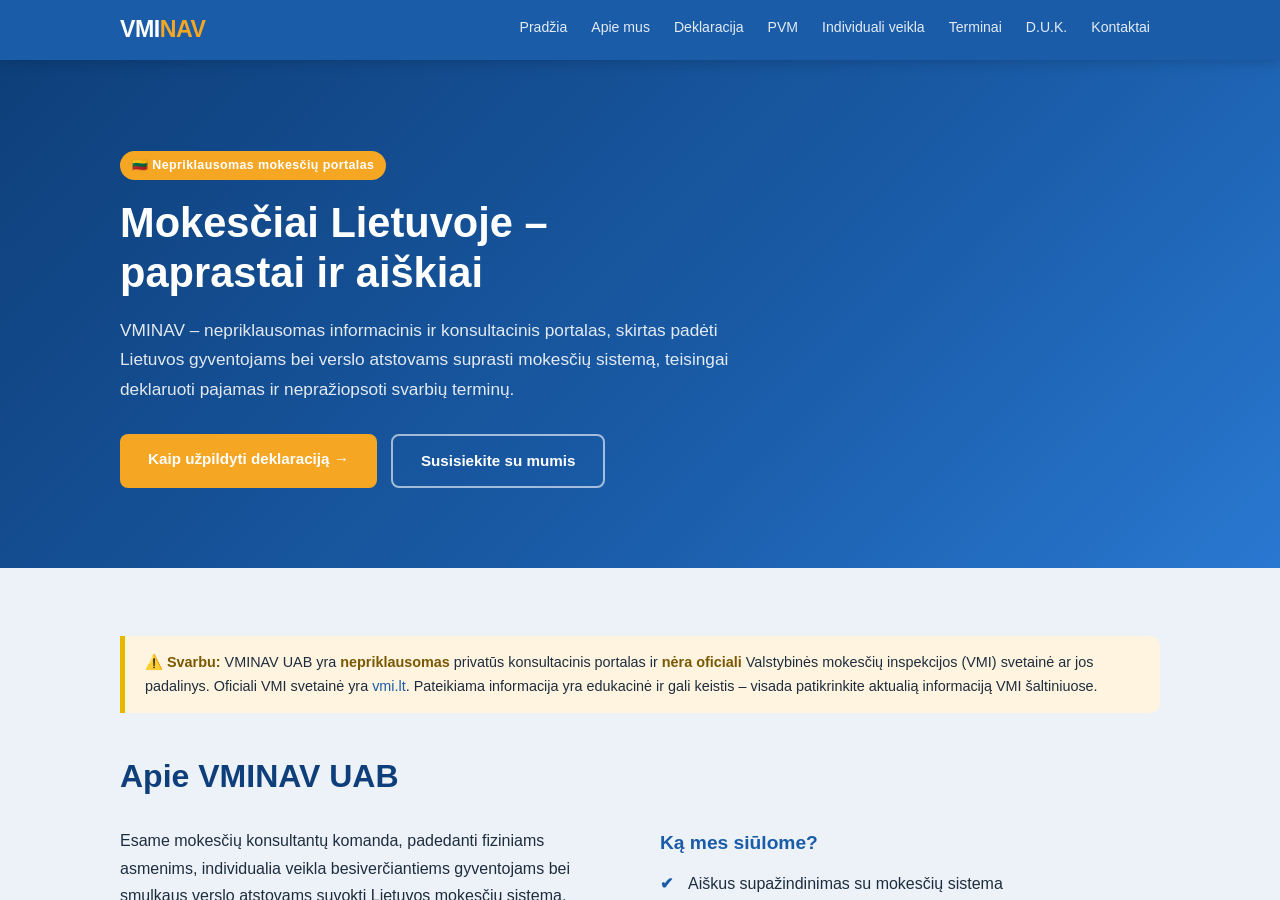
==== index.html @ 4b5038ba "Update email links and smooth scroll functionality" ====
<!DOCTYPE html>
<html lang="lt">
<head>
  <meta charset="UTF-8" />
  <meta name="viewport" content="width=device-width, initial-scale=1.0" />
  <meta http-equiv="X-UA-Compatible" content="IE=edge" />

  <title>VMINAV – Mokesčių konsultacijos ir informacija Lietuvoje | VMINAV UAB</title>
  <meta name="description" content="VMINAV UAB – nepriklausomas mokesčių informacijos portalas. Sužinokite, kaip užpildyti deklaraciją, kas yra PVM, kaip registruotis individualiai veiklai ir kokie deklaravimo terminai Lietuvoje." />
  <meta name="keywords" content="VMI, mokesčiai, deklaracija, PVM, individuali veikla, GPM, mokesčių konsultacijos, Lietuva, VMINAV" />
  <meta name="author" content="VMINAV UAB" />
  <meta name="robots" content="index, follow" />
  <!-- Open Graph -->
  <meta property="og:title" content="VMINAV – Mokesčių konsultacijos ir informacija Lietuvoje" />
  <meta property="og:description" content="Nepriklausomas mokesčių informacijos ir konsultacijų portalas. Deklaracijos, PVM, individuali veikla, terminai." />
  <meta property="og:type" content="website" />
  <meta property="og:locale" content="lt_LT" />

  <!-- Schema.org: Organization + FAQPage -->
  <script type="application/ld+json">
  {
    "@context": "https://schema.org",
    "@graph": [
      {
        "@type": "ProfessionalService",
        "name": "VMINAV UAB",
        "legalName": "VMINAV UAB",
        "identifier": "301843857",
        "vatID": "LT100004363416",
        "address": {
          "@type": "PostalAddress",
          "streetAddress": "Justiniškių g. 59-2",
          "postalCode": "LT-05100",
          "addressLocality": "Vilnius",
          "addressCountry": "LT"
        },
        "telephone": "+37065082090",
        "email": "info@vminav.lt",
        "description": "Nepriklausomas mokesčių informacijos ir konsultacijų portalas fiziniams ir juridiniams asmenims Lietuvoje.",
        "inLanguage": "lt",
        "serviceType": ["Mokesčių konsultacijos", "Buhalterinė informacija", "PVM konsultacijos"],
        "areaServed": { "@type": "Country", "name": "Lietuva" },
        "contactPoint": {
          "@type": "ContactPoint",
          "telephone": "+37065082090",
          "email": "info@vminav.lt",
          "contactType": "customer support",
          "availableLanguage": ["Lithuanian", "Russian", "English"]
        }
      },
      {
        "@type": "FAQPage",
        "mainEntity": [
          {
            "@type": "Question",
            "name": "Kas yra PVM Lietuvoje?",
            "acceptedAnswer": {
              "@type": "Answer",
              "text": "PVM (Pridėtinės vertės mokestis) – tai netiesioginis mokestis, taikomas prekių ir paslaugų pirkimui-pardavimui. Standartinis PVM tarifas Lietuvoje yra 21%."
            }
          },
          {
            "@type": "Question",
            "name": "Kada reikia pateikti metinę pajamų deklaraciją?",
            "acceptedAnswer": {
              "@type": "Answer",
              "text": "Metinė gyventojų pajamų mokesčio (GPM) deklaracija paprastai teikiama iki gegužės 1 d. už praėjusius metus per EDS sistemą adresu deklaravimas.vmi.lt."
            }
          },
          {
            "@type": "Question",
            "name": "Kaip registruotis individualiai veiklai?",
            "acceptedAnswer": {
              "@type": "Answer",
              "text": "Individualią veiklą galima registruoti internetu per Mano VMI portalą arba tiesiogiai VMI teritoriniame skyriuje, pateikiant prašymą dėl individualios veiklos pažymos išdavimo."
            }
          }
        ]
      }
    ]
  }
  </script>

  <style>
    /* ========== RESET & BASE ========== */
    *, *::before, *::after { box-sizing: border-box; margin: 0; padding: 0; }

    :root {
      --clr-brand:   #1a5ca8;
      --clr-brand2:  #0e3f7a;
      --clr-accent:  #f5a623;
      --clr-bg:      #f7f9fc;
      --clr-surface: #ffffff;
      --clr-text:    #1e2d3d;
      --clr-muted:   #5a6a7d;
      --clr-border:  #d8e2ef;
      --clr-warn:    #fff4e0;
      --clr-warn-brd:#e6b800;
      --radius:      10px;
      --shadow:      0 4px 18px rgba(26,92,168,.10);
      --font:        'Segoe UI', Arial, sans-serif;
      --max-w:       1080px;
    }

    html, body { height: 100%; }

    html { font-size: 16px; }

    body {
      font-family: var(--font);
      color: var(--clr-text);
      background: var(--clr-bg);
      line-height: 1.7;
    }

    /* ── Iframe scroll wrapper: makes sticky header work inside Google Sites embed ── */
    .page-wrap {
      height: 100%;
      overflow-y: auto;
      scroll-behavior: smooth;
    }

    a { color: var(--clr-brand); text-decoration: none; }
    a:hover { text-decoration: underline; }

    img { max-width: 100%; display: block; }

    /* ========== LAYOUT ========== */
    .container { max-width: var(--max-w); margin: 0 auto; padding: 0 20px; }

    section { padding: 68px 0; }
    section:nth-child(even) { background: #edf2f9; }

    h1 { font-size: clamp(1.8rem, 4vw, 2.6rem); font-weight: 800; line-height: 1.2; }
    h2 { font-size: clamp(1.4rem, 3vw, 2rem); font-weight: 700; margin-bottom: 24px; color: var(--clr-brand2); }
    h3 { font-size: 1.2rem; font-weight: 700; margin-bottom: 10px; color: var(--clr-brand); }
    p  { margin-bottom: 14px; }
    ul, ol { padding-left: 22px; margin-bottom: 14px; }
    li { margin-bottom: 6px; }

    /* ========== HEADER / NAV ========== */
    header {
      position: sticky; top: 0; z-index: 999;
      background: var(--clr-brand);
      box-shadow: 0 2px 12px rgba(0,0,0,.18);
    }

    .nav-inner {
      display: flex; align-items: center; justify-content: space-between;
      max-width: var(--max-w); margin: 0 auto; padding: 0 20px; height: 60px;
    }

    .logo {
      font-size: 1.45rem; font-weight: 900; color: #fff;
      letter-spacing: -.5px;
    }
    .logo span { color: var(--clr-accent); }

    nav ul {
      list-style: none; padding: 0; margin: 0;
      display: flex; gap: 4px; flex-wrap: wrap;
    }
    nav a, nav span[role="button"] {
      color: rgba(255,255,255,.88);
      font-size: .88rem; font-weight: 500;
      padding: 6px 10px; border-radius: 6px;
      transition: background .2s, color .2s;
      white-space: nowrap;
      cursor: pointer;
      user-select: none;
    }
    nav a:hover, nav span[role="button"]:hover { background: rgba(255,255,255,.18); color: #fff; text-decoration: none; }
    nav span[role="button"]:focus-visible { outline: 2px solid var(--clr-accent); outline-offset: 2px; }

    /* burger – всегда справа через margin-left: auto */
    .burger {
      display: none; flex-direction: column; gap: 5px;
      cursor: pointer; background: none; border: none; padding: 6px;
      margin-left: auto; /* прижимает к правому краю */
      order: 2; /* после лого, перед nav */
    }
    .burger span { display: block; width: 24px; height: 2px; background: #fff; border-radius: 2px; transition: .3s; }

    /* ========== HERO ========== */
    #pradzia {
      background: linear-gradient(135deg, var(--clr-brand2) 0%, var(--clr-brand) 60%, #2978d1 100%);
      color: #fff; padding: 90px 0 80px;
    }
    #pradzia h1 { color: #fff; margin-bottom: 18px; }
    #pradzia p  { color: rgba(255,255,255,.88); font-size: 1.08rem; max-width: 640px; }
    .hero-badge {
      display: inline-block; background: var(--clr-accent);
      color: #fff; font-size: .78rem; font-weight: 700;
      padding: 4px 12px; border-radius: 20px; margin-bottom: 18px;
      letter-spacing: .4px;
    }
    .hero-cta {
      margin-top: 30px; display: flex; gap: 14px; flex-wrap: wrap;
    }
    .btn {
      display: inline-block; padding: 12px 28px; border-radius: 8px;
      font-weight: 700; font-size: .95rem; cursor: pointer; transition: .2s;
    }
    .btn-primary { background: var(--clr-accent); color: #fff; }
    .btn-primary:hover { background: #d9900a; text-decoration: none; }
    .btn-outline { border: 2px solid rgba(255,255,255,.6); color: #fff; }
    .btn-outline:hover { background: rgba(255,255,255,.12); text-decoration: none; }

    /* ========== DISCLAIMER BANNER ========== */
    .disclaimer-banner {
      background: var(--clr-warn); border-left: 5px solid var(--clr-warn-brd);
      border-radius: 0 var(--radius) var(--radius) 0;
      padding: 14px 20px; margin-bottom: 36px; font-size: .9rem;
    }
    .disclaimer-banner strong { color: #7a5800; }

    /* ========== CARDS GRID ========== */
    .cards { display: grid; grid-template-columns: repeat(auto-fit, minmax(240px, 1fr)); gap: 22px; margin-top: 32px; }

    .card {
      background: var(--clr-surface);
      border-radius: var(--radius); padding: 26px;
      box-shadow: var(--shadow); border-top: 4px solid var(--clr-brand);
      transition: transform .2s, box-shadow .2s;
    }
    .card:hover { transform: translateY(-4px); box-shadow: 0 10px 28px rgba(26,92,168,.15); }
    .card-icon { font-size: 2rem; margin-bottom: 12px; }
    .card h3 { margin-bottom: 8px; }
    .card p { font-size: .9rem; color: var(--clr-muted); margin-bottom: 0; }
    .card a.card-link {
      display: inline-block; margin-top: 14px; font-size: .88rem; font-weight: 600;
    }

    /* ========== ARTICLE SECTIONS ========== */
    .article-block { background: var(--clr-surface); border-radius: var(--radius); padding: 36px; box-shadow: var(--shadow); margin-bottom: 28px; }
    .article-block h2 { border-left: 5px solid var(--clr-brand); padding-left: 16px; margin-bottom: 20px; }

    /* steps */
    .steps { counter-reset: step; list-style: none; padding: 0; margin: 18px 0; }
    .steps li {
      position: relative; padding: 14px 14px 14px 60px;
      background: var(--clr-bg); border-radius: 8px; margin-bottom: 12px;
      counter-increment: step;
    }
    .steps li::before {
      content: counter(step);
      position: absolute; left: 14px; top: 50%; transform: translateY(-50%);
      width: 34px; height: 34px; background: var(--clr-brand); color: #fff;
      border-radius: 50%; display: flex; align-items: center; justify-content: center;
      font-weight: 800; font-size: .95rem;
    }

    /* table */
    .tbl-wrap { overflow-x: auto; margin-top: 20px; }
    table { width: 100%; border-collapse: collapse; font-size: .93rem; }
    thead tr { background: var(--clr-brand); color: #fff; }
    th, td { padding: 12px 16px; text-align: left; border-bottom: 1px solid var(--clr-border); }
    tbody tr:nth-child(even) { background: #edf2f9; }
    tbody tr:hover { background: #dce8f7; }
    td strong { color: var(--clr-brand2); }

    /* info box */
    .info-box {
      background: #e8f0fd; border-left: 4px solid var(--clr-brand);
      border-radius: 0 8px 8px 0; padding: 14px 18px; margin: 20px 0; font-size: .92rem;
    }
    .info-box .icon { margin-right: 6px; }

    /* ========== FAQ ========== */
    .faq-list { list-style: none; padding: 0; margin-top: 16px; }
    .faq-list li {
      background: var(--clr-surface); border: 1px solid var(--clr-border);
      border-radius: 8px; margin-bottom: 10px; overflow: hidden;
    }
    .faq-q {
      display: flex; justify-content: space-between; align-items: center;
      padding: 16px 20px; cursor: pointer; font-weight: 600; font-size: .97rem;
    }
    .faq-q:hover { background: #f0f5ff; }
    .faq-a { padding: 0 20px 16px; font-size: .93rem; color: var(--clr-muted); display: none; }
    .faq-item.open .faq-a { display: block; }
    .faq-item.open .faq-arrow { transform: rotate(180deg); }
    .faq-arrow { transition: transform .25s; font-size: 1rem; }

    /* ========== CONTACTS ========== */
    #kontaktai { background: var(--clr-brand2); color: #fff; }
    #kontaktai h2 { color: #fff; border-left-color: var(--clr-accent); }

    .contacts-grid { display: grid; grid-template-columns: repeat(auto-fit, minmax(220px, 1fr)); gap: 24px; margin-top: 28px; }
    .contact-card {
      background: rgba(255,255,255,.10); border-radius: var(--radius);
      padding: 24px; border: 1px solid rgba(255,255,255,.15);
    }
    .contact-card .c-icon { font-size: 1.8rem; margin-bottom: 10px; }
    .contact-card h3 { color: var(--clr-accent); font-size: 1rem; margin-bottom: 6px; }
    .contact-card p, .contact-card a { color: rgba(255,255,255,.88); font-size: .93rem; }
    .contact-card a:hover { color: #fff; }

    /* ========== ABOUT ========== */
    .about-cols { display: grid; grid-template-columns: 1fr 1fr; gap: 40px; align-items: start; }
    .check-list { list-style: none; padding: 0; }
    .check-list li { padding-left: 28px; position: relative; margin-bottom: 10px; }
    .check-list li::before { content: "✔"; position: absolute; left: 0; color: var(--clr-brand); font-weight: 700; }

    /* ========== FOOTER ========== */
    footer {
      background: #0d2a4a; color: rgba(255,255,255,.65);
      padding: 32px 0; font-size: .85rem; text-align: center;
    }
    footer a { color: rgba(255,255,255,.75); }
    footer a:hover { color: #fff; }
    footer span[role="button"] {
      color: rgba(255,255,255,.75); cursor: pointer;
      text-decoration: underline; user-select: none;
    }
    footer span[role="button"]:hover { color: #fff; }
    footer .footer-disclaimer {
      max-width: 720px; margin: 0 auto 16px;
      font-size: .8rem; line-height: 1.6; color: rgba(255,255,255,.5);
      border-top: 1px solid rgba(255,255,255,.1); padding-top: 18px; margin-top: 18px;
    }

    /* ========== RESPONSIVE ========== */

    /* --- PLANŠETĖ: 769px – 1024px --- */
    @media (min-width: 769px) and (max-width: 1024px) {
      /* Показываем бургер справа, скрываем горизонтальную навигацию */
      .burger { display: flex; }
      nav ul {
        display: none; flex-direction: column;
        position: fixed; top: 60px; left: 0; right: 0;
        background: var(--clr-brand2);
        padding: 12px 20px; gap: 2px;
        box-shadow: 0 6px 20px rgba(0,0,0,.3);
        max-height: calc(100vh - 60px); overflow-y: auto;
        z-index: 998;
      }
      nav ul.open { display: flex; }
      nav a, nav span[role="button"] {
        font-size: 1rem; padding: 11px 14px; display: block;
      }

      .logo { font-size: 1.25rem; }
      h2 { font-size: 1.55rem; }
      .cards { grid-template-columns: repeat(2, 1fr); }
      .contacts-grid { grid-template-columns: repeat(2, 1fr); }
      .about-cols { gap: 28px; }
      table { font-size: .85rem; }
      th, td { padding: 10px 12px; }
    }

    /* --- MOBILIEJI: ≤ 768px --- */
    @media (max-width: 768px) {
      /* Navigacija */
      nav ul {
        display: none; flex-direction: column;
        position: fixed; top: 60px; left: 0; right: 0;
        background: var(--clr-brand2);
        padding: 12px 16px; gap: 2px;
        box-shadow: 0 6px 20px rgba(0,0,0,.3);
        max-height: calc(100vh - 60px); overflow-y: auto;
      }
      nav ul.open { display: flex; }
      nav a { font-size: .95rem; padding: 10px 12px; border-radius: 6px; display: block; }
      .burger { display: flex; }

      /* Maketas */
      .about-cols { grid-template-columns: 1fr; gap: 20px; }
      .cards { grid-template-columns: 1fr 1fr; gap: 16px; }
      .contacts-grid { grid-template-columns: 1fr 1fr; gap: 16px; }

      /* Hero */
      #pradzia { padding: 60px 0 52px; }
      #pradzia p { font-size: 1rem; }
      .hero-cta { gap: 10px; }
      .btn { padding: 11px 22px; font-size: .9rem; }

      /* Sekcijų tarpai */
      section { padding: 52px 0; }

      /* Straipsnių blokai */
      .article-block { padding: 24px 20px; }
      .article-block h2 { font-size: 1.3rem; }

      /* Lentelės */
      .tbl-wrap { margin: 16px -4px; }
      table { font-size: .8rem; }
      th, td { padding: 9px 10px; }

      /* FAQ */
      .faq-q { font-size: .9rem; padding: 14px 16px; }
      .faq-a { padding: 0 16px 14px; }

      /* Žingsniai */
      .steps li { padding: 12px 12px 12px 54px; font-size: .92rem; }
      .steps li::before { width: 30px; height: 30px; font-size: .85rem; left: 12px; }

      /* Info langelis */
      .info-box { font-size: .87rem; padding: 12px 14px; }

      /* H2 dydis */
      h2 { font-size: 1.5rem; }
      h3 { font-size: 1.08rem; }

      /* Footer */
      footer p { line-height: 2; font-size: .8rem; }
    }

    /* --- MAŽI TELEFONAI: ≤ 480px --- */
    @media (max-width: 480px) {
      section { padding: 40px 0; }
      .container { padding: 0 14px; }

      /* Vienas stulpelis visiems tinkleliams */
      .cards { grid-template-columns: 1fr; gap: 14px; }
      .contacts-grid { grid-template-columns: 1fr; gap: 14px; }

      /* Hero */
      #pradzia { padding: 44px 0 40px; }
      .hero-cta { flex-direction: column; align-items: flex-start; }
      .btn { width: 100%; text-align: center; padding: 13px 16px; }

      /* Straipsniai */
      .article-block { padding: 18px 14px; border-radius: 8px; }
      .article-block h2 { font-size: 1.18rem; padding-left: 12px; }

      /* Lentelė - horizontalus slinkimas */
      table { min-width: 480px; }
      th, td { padding: 8px 9px; font-size: .77rem; }

      /* Žingsniai */
      .steps li { padding: 11px 10px 11px 48px; font-size: .88rem; }
      .steps li::before { width: 28px; height: 28px; font-size: .8rem; left: 10px; }

      /* Kortelės */
      .card { padding: 20px 16px; }

      /* Kontaktai */
      .contact-card { padding: 18px 16px; }

      /* FAQ */
      .faq-q { font-size: .86rem; gap: 8px; }

      /* Tipografija */
      h2 { font-size: 1.25rem; }
      h3 { font-size: 1rem; }
      p, li { font-size: .92rem; }

      /* Disclaimer */
      .disclaimer-banner { font-size: .84rem; padding: 12px 14px; }

      /* Footer */
      footer p { font-size: .76rem; }
    }

    /* --- LABAI MAŽI: ≤ 360px --- */
    @media (max-width: 360px) {
      .logo { font-size: 1.15rem; }
      h2 { font-size: 1.12rem; }
      .article-block h2 { font-size: 1.05rem; }
      table { min-width: 420px; }
      th, td { padding: 7px 8px; font-size: .73rem; }
    }
  </style>
</head>

<body>
<div class="page-wrap">

  <!-- ===== HEADER ===== -->
  <header role="banner">
    <div class="nav-inner">
      <span onclick="navTo('pradzia')" class="logo" role="button" tabindex="0" aria-label="VMINAV – pradžia" style="cursor:pointer;">VMI<span>NAV</span></span>
      <button class="burger" id="burger" aria-label="Atidaryti meniu" aria-expanded="false" aria-controls="main-nav">
        <span></span><span></span><span></span>
      </button>
      <nav aria-label="Pagrindinė navigacija">
        <ul id="main-nav" role="list">
          <li><span onclick="navTo('pradzia')" role="button" tabindex="0">Pradžia</span></li>
          <li><span onclick="navTo('apie')" role="button" tabindex="0">Apie mus</span></li>
          <li><span onclick="navTo('deklaracija')" role="button" tabindex="0">Deklaracija</span></li>
          <li><span onclick="navTo('pvm')" role="button" tabindex="0">PVM</span></li>
          <li><span onclick="navTo('iv')" role="button" tabindex="0">Individuali veikla</span></li>
          <li><span onclick="navTo('terminai')" role="button" tabindex="0">Terminai</span></li>
          <li><span onclick="navTo('duk')" role="button" tabindex="0">D.U.K.</span></li>
          <li><span onclick="navTo('kontaktai')" role="button" tabindex="0">Kontaktai</span></li>
        </ul>
      </nav>
    </div>
  </header>

  <main id="main-content">

    <!-- ===== HERO ===== -->
    <section id="pradzia" aria-labelledby="hero-heading">
      <div class="container">
        <span class="hero-badge">🇱🇹 Nepriklausomas mokesčių portalas</span>
        <h1 id="hero-heading">Mokesčiai Lietuvoje –<br>paprastai ir aiškiai</h1>
        <p>VMINAV – nepriklausomas informacinis ir konsultacinis portalas, skirtas padėti Lietuvos gyventojams bei verslo atstovams suprasti mokesčių sistemą, teisingai deklaruoti pajamas ir nepražiopsoti svarbių terminų.</p>
        <div class="hero-cta">
          <span onclick="navTo('deklaracija')" class="btn btn-primary" role="button" tabindex="0" style="cursor:pointer;">Kaip užpildyti deklaraciją →</span>
          <span onclick="navTo('kontaktai')" class="btn btn-outline" role="button" tabindex="0" style="cursor:pointer;">Susisiekite su mumis</span>
        </div>
      </div>
    </section>

    <!-- ===== APIE MUS ===== -->
    <section id="apie" aria-labelledby="apie-heading">
      <div class="container">
        <div class="disclaimer-banner" role="note" aria-label="Svarbus pranešimas">
          <strong>⚠️ Svarbu:</strong> VMINAV UAB yra <strong>nepriklausomas</strong> privatūs konsultacinis portalas ir <strong>nėra oficiali</strong> Valstybinės mokesčių inspekcijos (VMI) svetainė ar jos padalinys. Oficiali VMI svetainė yra <a href="https://www.vmi.lt" target="_blank" rel="noopener noreferrer">vmi.lt</a>. Pateikiama informacija yra edukacinė ir gali keistis – visada patikrinkite aktualią informaciją VMI šaltiniuose.
        </div>

        <h2 id="apie-heading">Apie VMINAV UAB</h2>
        <div class="about-cols">
          <div>
            <p>Esame mokesčių konsultantų komanda, padedanti fiziniams asmenims, individualia veikla besiverčiantiems gyventojams bei smulkaus verslo atstovams suvokti Lietuvos mokesčių sistemą.</p>
            <p>Mūsų tikslas – pateikti suprantamą, aktualią ir praktiškai naudingą informaciją apie VMI tvarką, mokestines prievoles ir deklaravimo procedūras.</p>
            <p>Mes <strong>neatstovaukime</strong> VMI ir nesame jos darbuotojai. Jei turite oficialių klausimų – kreipkitės tiesiogiai į <a href="https://www.vmi.lt" target="_blank" rel="noopener noreferrer">VMI</a>.</p>
          </div>
          <div>
            <h3>Ką mes siūlome?</h3>
            <ul class="check-list">
              <li>Aiškus supažindinimas su mokesčių sistema</li>
              <li>Nuoseklūs deklaravimo proceso paaiškinimai</li>
              <li>Informacija apie PVM, GPM ir kitas mokesčių rūšis</li>
              <li>Individualios veiklos registracijos gidas</li>
              <li>Aktualių terminų kalendorius</li>
              <li>Asmeninės konsultacijos (el. paštu ir telefonu)</li>
            </ul>
          </div>
        </div>

        <!-- Paslaugų kortelės -->
        <div class="cards">
          <article class="card">
            <div class="card-icon">📄</div>
            <h3>Deklaravimas</h3>
            <p>Žingsnis po žingsnio paaiškinsime, kaip užpildyti ir pateikti mokesčių deklaraciją per EDS.</p>
            <span onclick="navTo('deklaracija')" class="card-link" role="button" tabindex="0" style="cursor:pointer;">Skaityti daugiau →</span>
          </article>
          <article class="card">
            <div class="card-icon">💰</div>
            <h3>PVM (pridėtinės vertės mokestis)</h3>
            <p>Kas yra PVM, kada reikia registruotis PVM mokėtoju ir kaip skaičiuoti mokestį.</p>
            <span onclick="navTo('pvm')" class="card-link" role="button" tabindex="0" style="cursor:pointer;">Skaityti daugiau →</span>
          </article>
          <article class="card">
            <div class="card-icon">🧾</div>
            <h3>Individuali veikla</h3>
            <p>Kaip registruotis, kokie mokesčiai taikomi ir ką reikia žinoti apie individualią veiklą.</p>
            <span onclick="navTo('iv')" class="card-link" role="button" tabindex="0" style="cursor:pointer;">Skaityti daugiau →</span>
          </article>
          <article class="card">
            <div class="card-icon">📅</div>
            <h3>Mokesčių terminai</h3>
            <p>Visų svarbių deklaravimo ir mokėjimo terminų apžvalga – kad niekas neprailgtų.</p>
            <span onclick="navTo('terminai')" class="card-link" role="button" tabindex="0" style="cursor:pointer;">Skaityti daugiau →</span>
          </article>
        </div>
      </div>
    </section>

    <!-- ===== DEKLARACIJA ===== -->
    <section id="deklaracija" aria-labelledby="deklaracija-heading">
      <div class="container">
        <article class="article-block">
          <h2 id="deklaracija-heading">Kaip užpildyti mokesčių deklaraciją</h2>

          <p>Metinė gyventojų pajamų mokesčio (GPM) deklaracija (forma <strong>GPM311</strong>) teikiama kiekvienais metais už praėjusius metus. Ji privalo būti pateikta iki <strong>gegužės 1 d.</strong> Šis procesas vykdomas per VMI elektroninę sistemą.</p>

          <div class="info-box">
            <span class="icon">ℹ️</span> Deklaraciją galima pateikti internetu, prisijungus per Mano VMI portalą adresu <strong>deklaravimas.vmi.lt</strong>, naudojant el. bankininkystę, el. parašą arba „Smart-ID".
          </div>

          <h3>Žingsnis po žingsnio: kaip pateikti GPM deklaraciją</h3>
          <ol class="steps">
            <li>Prisijunkite prie <strong>Mano VMI</strong> portalo adresu <em>deklaravimas.vmi.lt</em> (per el. bankininkystę, Smart-ID arba el. parašą).</li>
            <li>Pasirinkite skiltį <strong>„Deklaracijos"</strong> → <strong>„Teikti deklaraciją"</strong> → forma <strong>GPM311</strong>.</li>
            <li>Sistema automatiškai užpildo didelę dalį duomenų (darbdavių ataskaitos, banko palūkanos ir kt.). Patikrinkite jų teisingumą.</li>
            <li>Papildomai įveskite pajamas, kurių sistema neužpildė automatiškai: individualios veiklos, užsienio pajamos, nuomos pajamos ir kt.</li>
            <li>Nurodykite <strong>leistinus atskaitymus</strong>: gyvybės draudimas, pensijų kaupimas (3 pakopa), studijų išlaidos, palūkanos už būsto paskolą.</li>
            <li>Patikrinkite apskaičiuotą <strong>GPM permokos arba priemokos</strong> sumą. Jei yra permoka – nurodykite banko sąskaitą grąžinimui.</li>
            <li>Pasirašykite ir pateikite deklaraciją. Gausite patvirtinimą el. paštu arba sistemoje.</li>
          </ol>

          <h3>Kas privalo teikti metinę deklaraciją?</h3>
          <ul>
            <li>Asmenys, kurių pajamos viršija neapmokestinamąjį minimumą (NPD riba).</li>
            <li>Gyventojai, gavę pajamų iš kelių šaltinių (keli darbdaviai, nuoma, individuali veikla).</li>
            <li>Asmenys, norintys susigrąžinti GPM permoką (pvz., dėl draudimo ar pensijų kaupimo atskaitymų).</li>
            <li>Individualios veiklos vykdytojai (IV).</li>
            <li>Asmenys, gavę pajamų iš užsienio.</li>
          </ul>

          <h3>Kokių klaidų vengti?</h3>
          <ul>
            <li><strong>Nepamiršti nurodyti visų pajamų šaltinių</strong> – nuomos, palūkanų, pardavimo pajamų.</li>
            <li><strong>Nepamirškite atskaitymų</strong> – daugelis gyventojų nepasitelkia visų jiems priklausančių NPD ir kitų atskaitymų.</li>
            <li><strong>Patikrinkite automatiškai užpildytus duomenis</strong> – kartais informacija būna netiksli arba nepilna.</li>
            <li><strong>Venkite vėlavimo</strong> – pavėluotas deklaracijos pateikimas gali užtraukti baudą.</li>
          </ul>

          <div class="info-box">
            <span class="icon">💡</span> <strong>Patarimas:</strong> Jei nežinote, ar privalote teikti deklaraciją, pasinaudokite VMI elektroniniu aptarnavimu arba kreipkitės į mus konsultacijai.
          </div>
        </article>
      </div>
    </section>

    <!-- ===== PVM ===== -->
    <section id="pvm" aria-labelledby="pvm-heading">
      <div class="container">
        <article class="article-block">
          <h2 id="pvm-heading">Kas yra PVM (Pridėtinės vertės mokestis)?</h2>

          <p><strong>PVM</strong> – tai pridėtinės vertės mokestis (angl. <em>VAT – Value Added Tax</em>), taikomas prekių tiekimui, paslaugų teikimui ir importui Lietuvoje. Tai yra <em>netiesioginis</em> mokestis – jį faktiškai moka galutinis vartotojas, o verslo subjektai yra tarpininkai, renkantys PVM valstybei.</p>

          <h3>PVM tarifai Lietuvoje</h3>
          <div class="tbl-wrap">
            <table>
              <caption style="text-align:left; font-weight:700; margin-bottom:10px; font-size:.95rem;">Galiojantys PVM tarifai (nuolat tikrinkite aktualumą VMI)</caption>
              <thead>
                <tr><th>Tarifas</th><th>Taikoma</th><th>Pavyzdžiai</th></tr>
              </thead>
              <tbody>
                <tr>
                  <td><strong>21 %</strong></td>
                  <td>Standartinis tarifas – dauguma prekių ir paslaugų</td>
                  <td>Elektronika, drabužiai, restoranų paslaugos</td>
                </tr>
                <tr>
                  <td><strong>9 %</strong></td>
                  <td>Lengvatinis tarifas</td>
                  <td>Šildymas, kai kurios maisto prekės, knygos, vaistai, viešbučiai</td>
                </tr>
                <tr>
                  <td><strong>5 %</strong></td>
                  <td>Specialus lengvatinis tarifas</td>
                  <td>Tam tikri vaistai ir medicinos prekės (pagal VMI sąrašą)</td>
                </tr>
                <tr>
                  <td><strong>0 %</strong></td>
                  <td>Eksportas, ES vidaus tiekimas, tam tikros finansų paslaugos</td>
                  <td>Prekių eksportas, ES tiekimas PVM mokėtojams</td>
                </tr>
              </tbody>
            </table>
          </div>

          <h3>Kada privaloma registruotis PVM mokėtoju?</h3>
          <p>Asmuo ar įmonė <strong>privalo</strong> registruotis PVM mokėtoju VMI, kai per 12 mėnesių iš veiklos gaunamų pajamų suma viršija <strong>45 000 EUR</strong>. Pasiekus šią ribą, reikia kreiptis į VMI ne vėliau kaip per 5 darbo dienas.</p>

          <ul>
            <li><strong>Savanoriškas registravimas</strong> – galimas ir nepasiekus 45 000 EUR ribos, jei tai naudinga verslui (pvz., norint atsiskaityti pirkimo PVM).</li>
            <li><strong>Registracija</strong> atliekama per Mano VMI portalą arba VMI skyriuje.</li>
          </ul>

          <h3>Kaip veikia PVM?</h3>
          <ol class="steps">
            <li><strong>Perkate prekes/paslaugas</strong> – mokate PVM tiekėjui (tai jūsų <em>pirkimo PVM</em>).</li>
            <li><strong>Parduodate prekes/paslaugas</strong> – skaičiuojate PVM pirkėjui (tai jūsų <em>pardavimo PVM</em>).</li>
            <li><strong>Skirtumo mokėjimas:</strong> jei pardavimo PVM didesnis – mokate skirtumą VMI. Jei mažesnis – VMI grąžina permokėtą sumą.</li>
          </ol>

          <h3>PVM deklaracijos pateikimo terminai</h3>
          <ul>
            <li><strong>Mėnesinė deklaracija</strong> (forma FR0600) – teikiama iki kito mėnesio <strong>25 dienos</strong>.</li>
            <li><strong>Ketvirčio deklaracija</strong> – teikiama iki pirmojo mėnesio po ketvirčio <strong>25 dienos</strong>.</li>
            <li>Deklaracija teikiama per <strong>EDS sistemą</strong> (deklaravimas.vmi.lt).</li>
          </ul>

          <div class="info-box">
            <span class="icon">⚠️</span> Pasikeitimai mokesčių įstatymuose gali įtakoti tarifus ir ribas. Visada tikrinkite naujausius duomenis oficialioje <a href="https://www.vmi.lt" target="_blank" rel="noopener noreferrer">VMI svetainėje</a>.
          </div>
        </article>
      </div>
    </section>

    <!-- ===== INDIVIDUALI VEIKLA ===== -->
    <section id="iv" aria-labelledby="iv-heading">
      <div class="container">
        <article class="article-block">
          <h2 id="iv-heading">Kaip registruotis individualiai veiklai (IV)?</h2>

          <p><strong>Individuali veikla</strong> – tai vienas paprasčiausių būdų pradėti savarankišką darbą Lietuvoje. Ji tinkama laisvai samdomiems specialistams (freelanceriams), smulkaus verslo atstovams, turintiems papildomą pajamų šaltinį.</p>

          <h3>Individuali veikla – privalumai ir apribojimai</h3>
          <div class="cards" style="margin-top:16px;">
            <div class="card" style="border-top-color:#2ecc71;">
              <h3 style="color:#27ae60;">✅ Privalumai</h3>
              <ul style="font-size:.9rem; color:var(--clr-muted);">
                <li>Paprastas ir greitas registravimas</li>
                <li>Nereikia steigti įmonės</li>
                <li>Galimybė naudotis fiksuoto GPM režimu</li>
                <li>Galimybė išskaičiuoti verslo išlaidas</li>
              </ul>
            </div>
            <div class="card" style="border-top-color:#e74c3c;">
              <h3 style="color:#c0392b;">⚠️ Apribojimai</h3>
              <ul style="font-size:.9rem; color:var(--clr-muted);">
                <li>Asmeninė atsakomybė visu turtu</li>
                <li>Ribotos socialinės garantijos</li>
                <li>Sunkiau pritraukti investuotojus</li>
                <li>Ne visos veiklos rūšys leidžiamos IV forma</li>
              </ul>
            </div>
          </div>

          <h3 style="margin-top:28px;">Registracijos žingsniai</h3>
          <ol class="steps">
            <li>Prisijunkite prie <strong>Mano VMI</strong> portalo (manoeidas.vmi.lt arba deklaravimas.vmi.lt).</li>
            <li>Pasirinkite <strong>„Prašymai"</strong> → <strong>„Individualios veiklos registravimas"</strong>.</li>
            <li>Nurodykite veiklos rūšis pagal <strong>EVRK 2 red.</strong> (Ekonominės veiklos rūšių klasifikatorių). Galima registruoti kelias veiklos rūšis.</li>
            <li>Pasirinkite <strong>mokesčių režimą</strong>: standartinį arba fiksuoto dydžio GPM.</li>
            <li>Pateikite prašymą. Pažyma apie veiklos registravimą išduodama iš karto elektroniniu būdu.</li>
          </ol>

          <h3>Mokesčiai individualiai veiklai</h3>
          <div class="tbl-wrap">
            <table>
              <thead>
                <tr><th>Mokestis</th><th>Tarifas</th><th>Pastabos</th></tr>
              </thead>
              <tbody>
                <tr>
                  <td><strong>GPM (pajamų mokestis)</strong></td>
                  <td>15 %</td>
                  <td>Nuo veiklos pajamų minus leistini atskaitymai</td>
                </tr>
                <tr>
                  <td><strong>Fiksuoto dydžio GPM</strong></td>
                  <td>~5 % (sąlyginai)</td>
                  <td>Specialus režimas tam tikroms veikloms; mokamas fiksuotas mokestis, kurį nustato VMI kiekvienai seniūnijai</td>
                </tr>
                <tr>
                  <td><strong>VSD (socialinis draudimas)</strong></td>
                  <td>12,52 %</td>
                  <td>Nuo veiklos pajamų; gali keistis – tikrinkite VMI</td>
                </tr>
                <tr>
                  <td><strong>PSD (sveikatos draudimas)</strong></td>
                  <td>9 %</td>
                  <td>Nuo veiklos pajamų; privaloma mokėti</td>
                </tr>
              </tbody>
            </table>
          </div>

          <div class="info-box" style="margin-top:24px;">
            <span class="icon">💡</span> Leidžiami atskaitymai: galima išskaičiuoti su veikla susijusias išlaidas (kompiuterio įsigijimas, biuro nuoma, komunikacijos išlaidos ir kt.) – tai sumažina apmokestinamąją bazę.
          </div>

          <h3>Svarbu žinoti</h3>
          <ul>
            <li>Veiklos pajamos deklaruojamos metinėje <strong>GPM311</strong> deklaracijoje iki gegužės 1 d.</li>
            <li>Jei metinės pajamos viršija <strong>45 000 EUR</strong> – privaloma registruotis PVM mokėtoju.</li>
            <li>Individualios veiklos vykdytojas <strong>neturi atskiro juridinio asmens statuso</strong> – jis atsako visu asmenine turtu.</li>
          </ul>
        </article>
      </div>
    </section>

    <!-- ===== TERMINAI ===== -->
    <section id="terminai" aria-labelledby="terminai-heading">
      <div class="container">
        <article class="article-block">
          <h2 id="terminai-heading">Mokesčių deklaravimo ir mokėjimo terminai</h2>

          <p>Žemiau pateikiami dažniausiai aktualūs terminai. Atkreipkite dėmesį, kad terminai gali būti keičiami VMI ar Seimo sprendimais – visada papildomai tikrinkite aktualumą <a href="https://www.vmi.lt" target="_blank" rel="noopener noreferrer">vmi.lt</a>.</p>

          <div class="tbl-wrap">
            <table>
              <thead>
                <tr><th>Terminas</th><th>Dokumentas / Mokestis</th><th>Kas teikia</th><th>Pastabos</th></tr>
              </thead>
              <tbody>
                <tr>
                  <td><strong>Iki gegužės 1 d.</strong></td>
                  <td>Metinė GPM deklaracija (GPM311)</td>
                  <td>Fiziniai asmenys, IV</td>
                  <td>Už praėjusius metus</td>
                </tr>
                <tr>
                  <td><strong>Iki mėnesio 25 d.</strong></td>
                  <td>PVM deklaracija (FR0600) – mėnesinė</td>
                  <td>PVM mokėtojai (mėnesiniai)</td>
                  <td>Už praėjusį mėnesį</td>
                </tr>
                <tr>
                  <td><strong>Iki ketvirčio paskutinio mėn. 25 d.</strong></td>
                  <td>PVM deklaracija (FR0600) – ketvirčio</td>
                  <td>PVM mokėtojai (ketvirčio)</td>
                  <td>Už praėjusį ketvirtį</td>
                </tr>
                <tr>
                  <td><strong>Kiekvieną mėnesį iki 15 d.</strong></td>
                  <td>Darbdavio pranešimas (SAV ataskaita)</td>
                  <td>Darbdaviai</td>
                  <td>Darbo užmokesčio ataskaita</td>
                </tr>
                <tr>
                  <td><strong>Iki spalio 1 d.</strong></td>
                  <td>Pelno mokesčio avansiniai mokėjimai</td>
                  <td>Juridiniai asmenys</td>
                  <td>Metų vidurio avanso mokėjimas</td>
                </tr>
                <tr>
                  <td><strong>Iki birželio 15 d.</strong></td>
                  <td>Pelno mokesčio deklaracija (PLN204)</td>
                  <td>UAB, MB ir kt. juridiniai asmenys</td>
                  <td>Už praėjusius metus</td>
                </tr>
                <tr>
                  <td><strong>Iki vasario 1 d.</strong></td>
                  <td>Nekilnojamojo turto mokesčio deklaracija</td>
                  <td>Juridiniai asmenys, IV</td>
                  <td>Už turėtą NT</td>
                </tr>
              </tbody>
            </table>
          </div>

          <div class="info-box" style="margin-top:24px;">
            <span class="icon">📅</span> Jei terminas patenka į poilsio ar šventinę dieną, deklaracija paprastai teikiama kitą darbo dieną. Tikslią informaciją visada rasite <a href="https://www.vmi.lt" target="_blank" rel="noopener noreferrer">vmi.lt</a>.
          </div>

          <h3>Baudos už pavėluotą pateikimą</h3>
          <ul>
            <li>Pavėluotas deklaracijos pateikimas gali užtraukti administracinę baudą.</li>
            <li>Papildomai gali būti skaičiuojamos <strong>delspinigiai</strong> nuo nesumokėtų mokesčių.</li>
            <li>Savanoriškas klaidų ištaisymas (koreguota deklaracija) prieš VMI patikrinimą gali sumažinti sankcijas.</li>
          </ul>
        </article>
      </div>
    </section>

    <!-- ===== DUK / FAQ ===== -->
    <section id="duk" aria-labelledby="duk-heading">
      <div class="container">
        <h2 id="duk-heading">Dažniausiai užduodami klausimai (D.U.K.)</h2>

        <ul class="faq-list" role="list">

          <li class="faq-item">
            <div class="faq-q" role="button" tabindex="0" aria-expanded="false">
              Ar privalau teikti metinę deklaraciją, jei dirbu pagal darbo sutartį?
              <span class="faq-arrow" aria-hidden="true">▼</span>
            </div>
            <div class="faq-a">
              Dažniausiai darbdavys išskaičiuoja GPM ir pateikia VMI reikiamas ataskaitas. Tačiau jei turėjote <strong>kelis darbdavius</strong>, gautas <strong>papildomų pajamų</strong> (nuoma, individuali veikla, dividendai) arba norite <strong>susigrąžinti permoką</strong> (pvz., dėl gyvybės draudimo atskaitymų) – deklaraciją teikti verta arba net privaloma.
            </div>
          </li>

          <li class="faq-item">
            <div class="faq-q" role="button" tabindex="0" aria-expanded="false">
              Kaip prisijungti prie Mano VMI portalo?
              <span class="faq-arrow" aria-hidden="true">▼</span>
            </div>
            <div class="faq-a">
              Galite prisijungti per <strong>el. bankininkystę</strong> (SEB, Swedbank, Luminor ir kt.), <strong>Smart-ID</strong>, <strong>mobilųjį parašą</strong> arba <strong>kvalifikuotą el. parašą</strong>. Portalas pasiekiamas adresu <em>deklaravimas.vmi.lt</em>. Užsienio piliečiai gali kreiptis į VMI dėl prisijungimo suteikimo.
            </div>
          </li>

          <li class="faq-item">
            <div class="faq-q" role="button" tabindex="0" aria-expanded="false">
              Koks yra GPM tarifas individualia veikla besiverčiantiems gyventojams?
              <span class="faq-arrow" aria-hidden="true">▼</span>
            </div>
            <div class="faq-a">
              Standartinis GPM tarifas individualia veikla gaunamoms pajamoms yra <strong>15 %</strong>. Tam tikroms veikloms galimas <strong>fiksuoto dydžio GPM</strong> režimas – mokama iš anksto nustatyta metinė suma, priklausomai nuo veiklos vietos ir rūšies. Dėl konkretaus tarifo rekomenduojame konsultuotis su mokesčių specialistu arba VMI.
            </div>
          </li>

          <li class="faq-item">
            <div class="faq-q" role="button" tabindex="0" aria-expanded="false">
              Ar galima dirbti pagal darbo sutartį ir tuo pačiu turėti individualią veiklą?
              <span class="faq-arrow" aria-hidden="true">▼</span>
            </div>
            <div class="faq-a">
              Taip. Tai yra visiškai legalu. Tačiau turėkite omenyje, kad metinėje GPM deklaracijoje reikės deklaruoti <strong>abi pajamų rūšis</strong> (iš darbo sutarties ir iš individualios veiklos). GPM tarifas gali skirtis priklausomai nuo bendros metinės pajamų sumos.
            </div>
          </li>

          <li class="faq-item">
            <div class="faq-q" role="button" tabindex="0" aria-expanded="false">
              Ką daryti, jei padariau klaidą deklaracijoje?
              <span class="faq-arrow" aria-hidden="true">▼</span>
            </div>
            <div class="faq-a">
              Deklaracijas galima <strong>koreguoti</strong> pateikiant patikslintą (koreguotą) deklaraciją per Mano VMI portalą. Rekomenduojama tai daryti kuo greičiau, nes savanoriškas klaidų ištaisymas iki VMI patikrinimo pradžios <strong>sumažina galimas sankcijas</strong>. Jei kyla abejonių – kreipkitės į konsultantą.
            </div>
          </li>

          <li class="faq-item">
            <div class="faq-q" role="button" tabindex="0" aria-expanded="false">
              Ar nuomos pajamos apmokestinamos GPM?
              <span class="faq-arrow" aria-hidden="true">▼</span>
            </div>
            <div class="faq-a">
              Taip. Gyventojų pajamos, gautos iš turto nuomos, apmokestinamos <strong>GPM 15 %</strong> tarifu. Jas reikia deklaruoti metinėje GPM311 deklaracijoje. Jei nuomos pajamų per metus gaunate daugiau nei nustatyta riba – gali kilti prievolė registruotis PVM mokėtoju (šiuo atveju rekomenduojama konsultuotis individualiai).
            </div>
          </li>

        </ul>
      </div>
    </section>

    <!-- ===== KONTAKTAI ===== -->
    <section id="kontaktai" aria-labelledby="kontaktai-heading">
      <div class="container">
        <h2 id="kontaktai-heading" style="border-left: 5px solid var(--clr-accent); padding-left: 16px;">Susisiekite su mumis</h2>
        <p style="color:rgba(255,255,255,.8); margin-bottom:8px;">Turite klausimų apie deklaravimą, PVM ar individualią veiklą? Mes pasiruošę padėti.</p>

        <div class="contacts-grid">
          <address class="contact-card" style="font-style:normal;">
            <div class="c-icon">🏢</div>
            <h3>Įmonė</h3>
            <p><strong style="color:#fff;">VMINAV UAB</strong></p>
            <p>Įmonės kodas: <strong style="color:#fff;">301843857</strong></p>
            <p>PVM kodas: LT100004363416</p>
          </address>

          <address class="contact-card" style="font-style:normal;">
            <div class="c-icon">📍</div>
            <h3>Adresas</h3>
            <p>Justiniškių g. 59-2</p>
            <p>LT-05100 Vilnius</p>
            <p>Lietuva</p>
          </address>

          <div class="contact-card">
            <div class="c-icon">📧</div>
            <h3>El. paštas</h3>
            <p><a href="/cdn-cgi/l/email-protection#573e39313817213a3e393621793b23"><span class="__cf_email__" data-cfemail="11787f777e51677c787f70673f7d65">[email&#160;protected]</span></a></p>
          </div>

          <div class="contact-card">
            <div class="c-icon">📞</div>
            <h3>Telefonas</h3>
            <p><a href="tel:+37065082090">+370 650 82090</a></p>
            <p style="font-size:.82rem; opacity:.7;">I–V: 9:00–18:00</p>
          </div>
        </div>

        <div style="margin-top:36px; background:rgba(255,255,255,.07); border-radius:10px; padding:24px; border:1px solid rgba(255,255,255,.12);">
          <h3 style="color:var(--clr-accent);">📝 Atsiųskite užklausą</h3>
          <p style="color:rgba(255,255,255,.78); font-size:.92rem; margin-top:8px;">Jei norite gauti individualią konsultaciją – atsiųskite el. laišką su klausimo aprašymu į <a href="/cdn-cgi/l/email-protection#026b6c646d42746f6b6c63742c6e76" style="color:var(--clr-accent);"><span class="__cf_email__" data-cfemail="c8a1a6aea788bea5a1a6a9bee6a4bc">[email&#160;protected]</span></a>. Atsakome per 1–2 darbo dienas.</p>
        </div>

        <p style="color:rgba(255,255,255,.45); font-size:.8rem; margin-top:28px;">
          ⚠️ Primename: VMINAV UAB nėra VMI dalis ar jos įgaliotas atstovas. Oficialūs VMI kontaktai: tel. +370 5 260 5060, svetainė <a href="https://www.vmi.lt" target="_blank" rel="noopener noreferrer" style="color:rgba(255,255,255,.6);">vmi.lt</a>.
        </p>
      </div>
    </section>

  </main>

  <!-- ===== FOOTER ===== -->
  <footer role="contentinfo">
    <div class="container">
      <p>
        <strong style="color:#fff;">VMINAV UAB</strong> &nbsp;|&nbsp;
        <span onclick="navTo('apie')" role="button" tabindex="0" style="cursor:pointer;">Apie mus</span> &nbsp;|&nbsp;
        <span onclick="navTo('deklaracija')" role="button" tabindex="0" style="cursor:pointer;">Deklaracija</span> &nbsp;|&nbsp;
        <span onclick="navTo('pvm')" role="button" tabindex="0" style="cursor:pointer;">PVM</span> &nbsp;|&nbsp;
        <span onclick="navTo('iv')" role="button" tabindex="0" style="cursor:pointer;">Individuali veikla</span> &nbsp;|&nbsp;
        <span onclick="navTo('terminai')" role="button" tabindex="0" style="cursor:pointer;">Terminai</span> &nbsp;|&nbsp;
        <span onclick="navTo('kontaktai')" role="button" tabindex="0" style="cursor:pointer;">Kontaktai</span>
      </p>
      <p class="footer-disclaimer">
        VMINAV UAB yra nepriklausomas privatus mokesčių informacijos ir konsultacijų portalas. Ši svetainė nėra oficialus Valstybinės mokesčių inspekcijos (VMI) prie LR Finansų ministerijos tinklalapis ir nėra su VMI susijusi jokiais oficialiais ryšiais. Pateikiama informacija yra tik edukacinė ir orientacinė – ji negali pakeisti oficialios VMI konsultacijos ar kvalifikuoto mokesčių specialisto patarimo. Informacija gali neatspindėti naujausių teisės aktų pakeitimų – visada tikrinkite aktualią informaciją vmi.lt. VMINAV UAB neatsako už sprendimus, priimtus remiantis šiame portale pateikta informacija.
      </p>
      <p>&copy; <span id="yr"></span> VMINAV UAB. Visos teisės saugomos.</p>
    </div>
  </footer>

</div><!-- /.page-wrap -->

  <script data-cfasync="false" src="/cdn-cgi/scripts/5c5dd728/cloudflare-static/email-decode.min.js"></script><script>
    // Metai footer
    document.getElementById('yr').textContent = new Date().getFullYear();

    // ── Smooth scroll (iframe-safe, абсолютное смещение) ─────────────
    function navTo(id) {
      var el = document.getElementById(id);
      if (!el) return;
      var hdr = document.querySelector('header');
      var hdrH = hdr ? hdr.offsetHeight : 60;
      // Абсолютный offsetTop — суммируем по цепочке offsetParent
      var absTop = 0;
      var node = el;
      while (node) { absTop += node.offsetTop; node = node.offsetParent; }
      window.scrollTo({ top: absTop - hdrH, behavior: 'smooth' });
      // Закрыть бургер
      var navEl = document.getElementById('main-nav');
      var burgerEl = document.getElementById('burger');
      if (navEl) { navEl.classList.remove('open'); }
      if (burgerEl) { burgerEl.setAttribute('aria-expanded', 'false'); }
    }

    // Burger menu
    var burger = document.getElementById('burger');
    var navEl  = document.getElementById('main-nav');
    burger.addEventListener('click', function () {
      var open = navEl.classList.toggle('open');
      burger.setAttribute('aria-expanded', open);
    });

    // Keyboard Enter/Space support for all span[role="button"]
    document.querySelectorAll('span[role="button"]').forEach(function(el) {
      el.addEventListener('keydown', function(e) {
        if (e.key === 'Enter' || e.key === ' ') {
          e.preventDefault();
          el.click();
        }
      });
    });

    // FAQ accordion
    document.querySelectorAll('.faq-item').forEach(function(item) {
      var btn = item.querySelector('.faq-q');
      btn.addEventListener('click', function() {
        var isOpen = item.classList.toggle('open');
        btn.setAttribute('aria-expanded', isOpen);
      });
      btn.addEventListener('keydown', function(e) {
        if (e.key === 'Enter' || e.key === ' ') { e.preventDefault(); btn.click(); }
      });
    });
  </script>

</body>
</html>
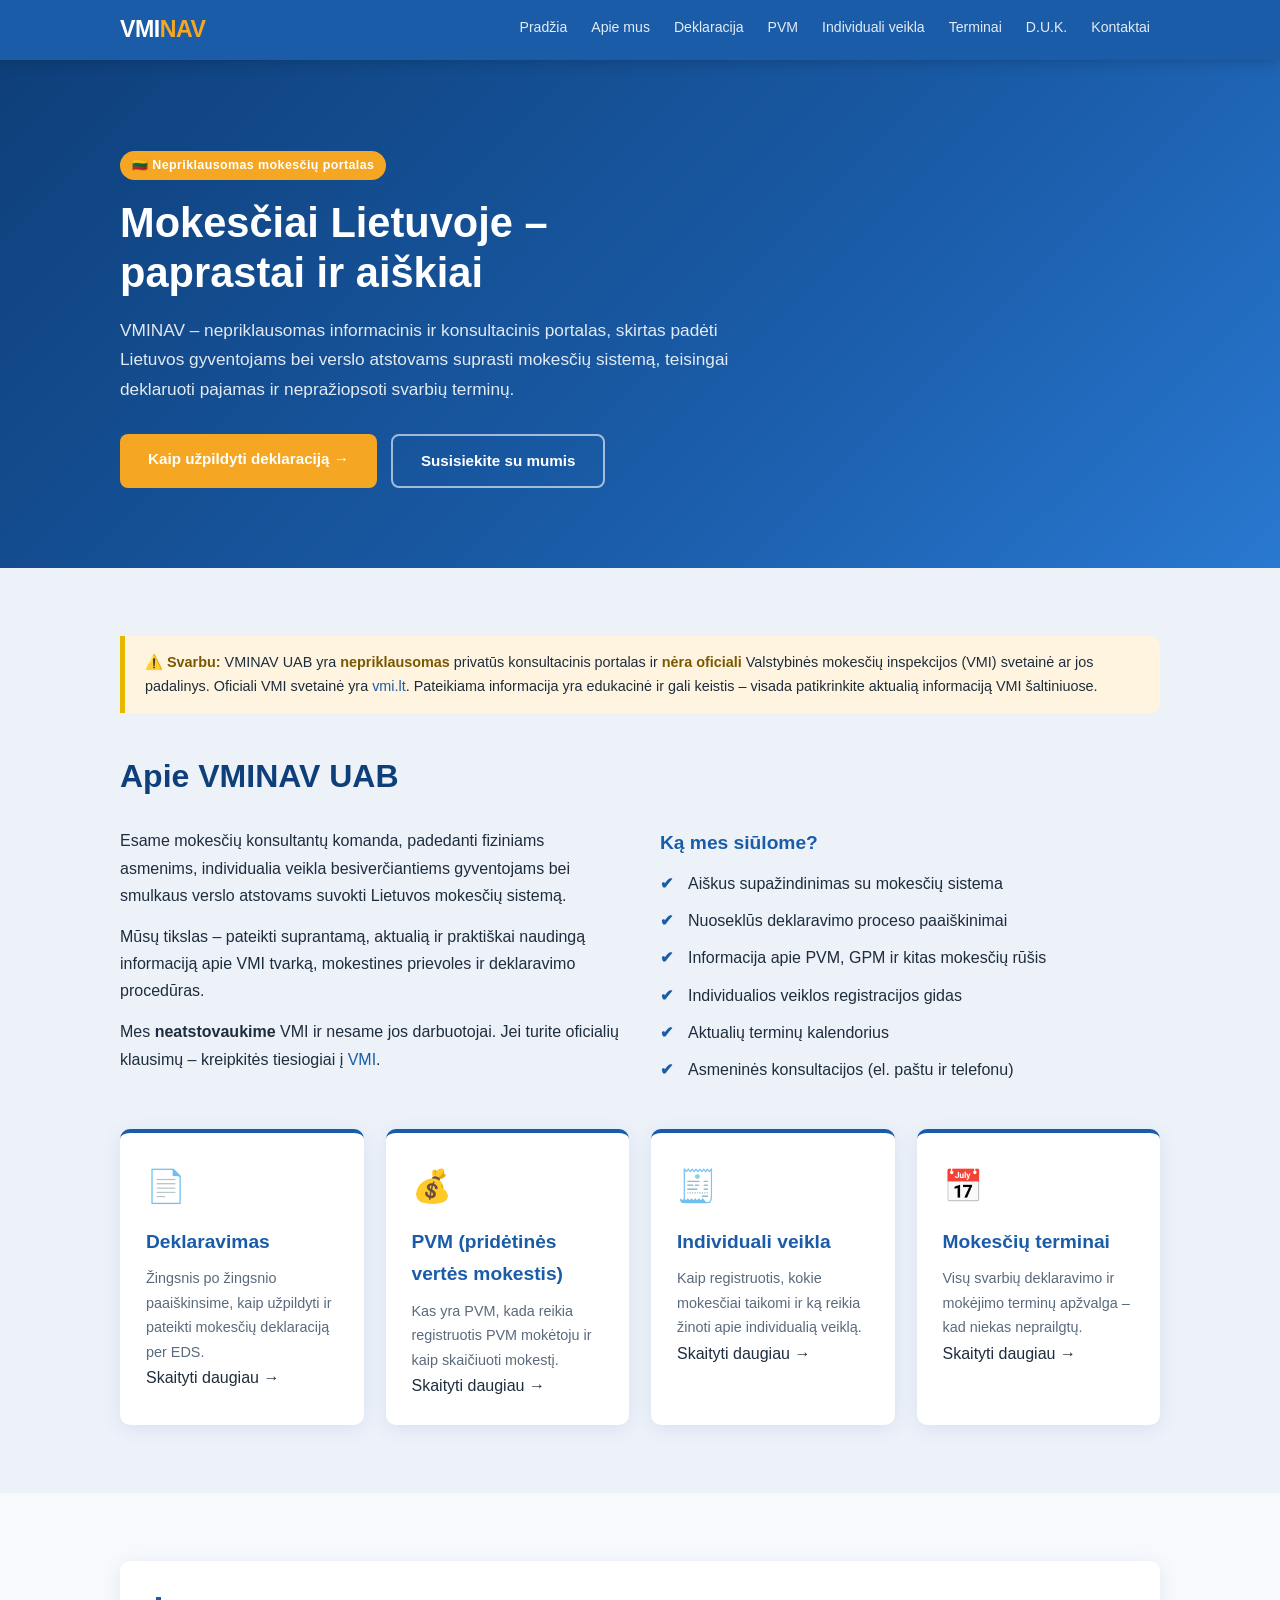
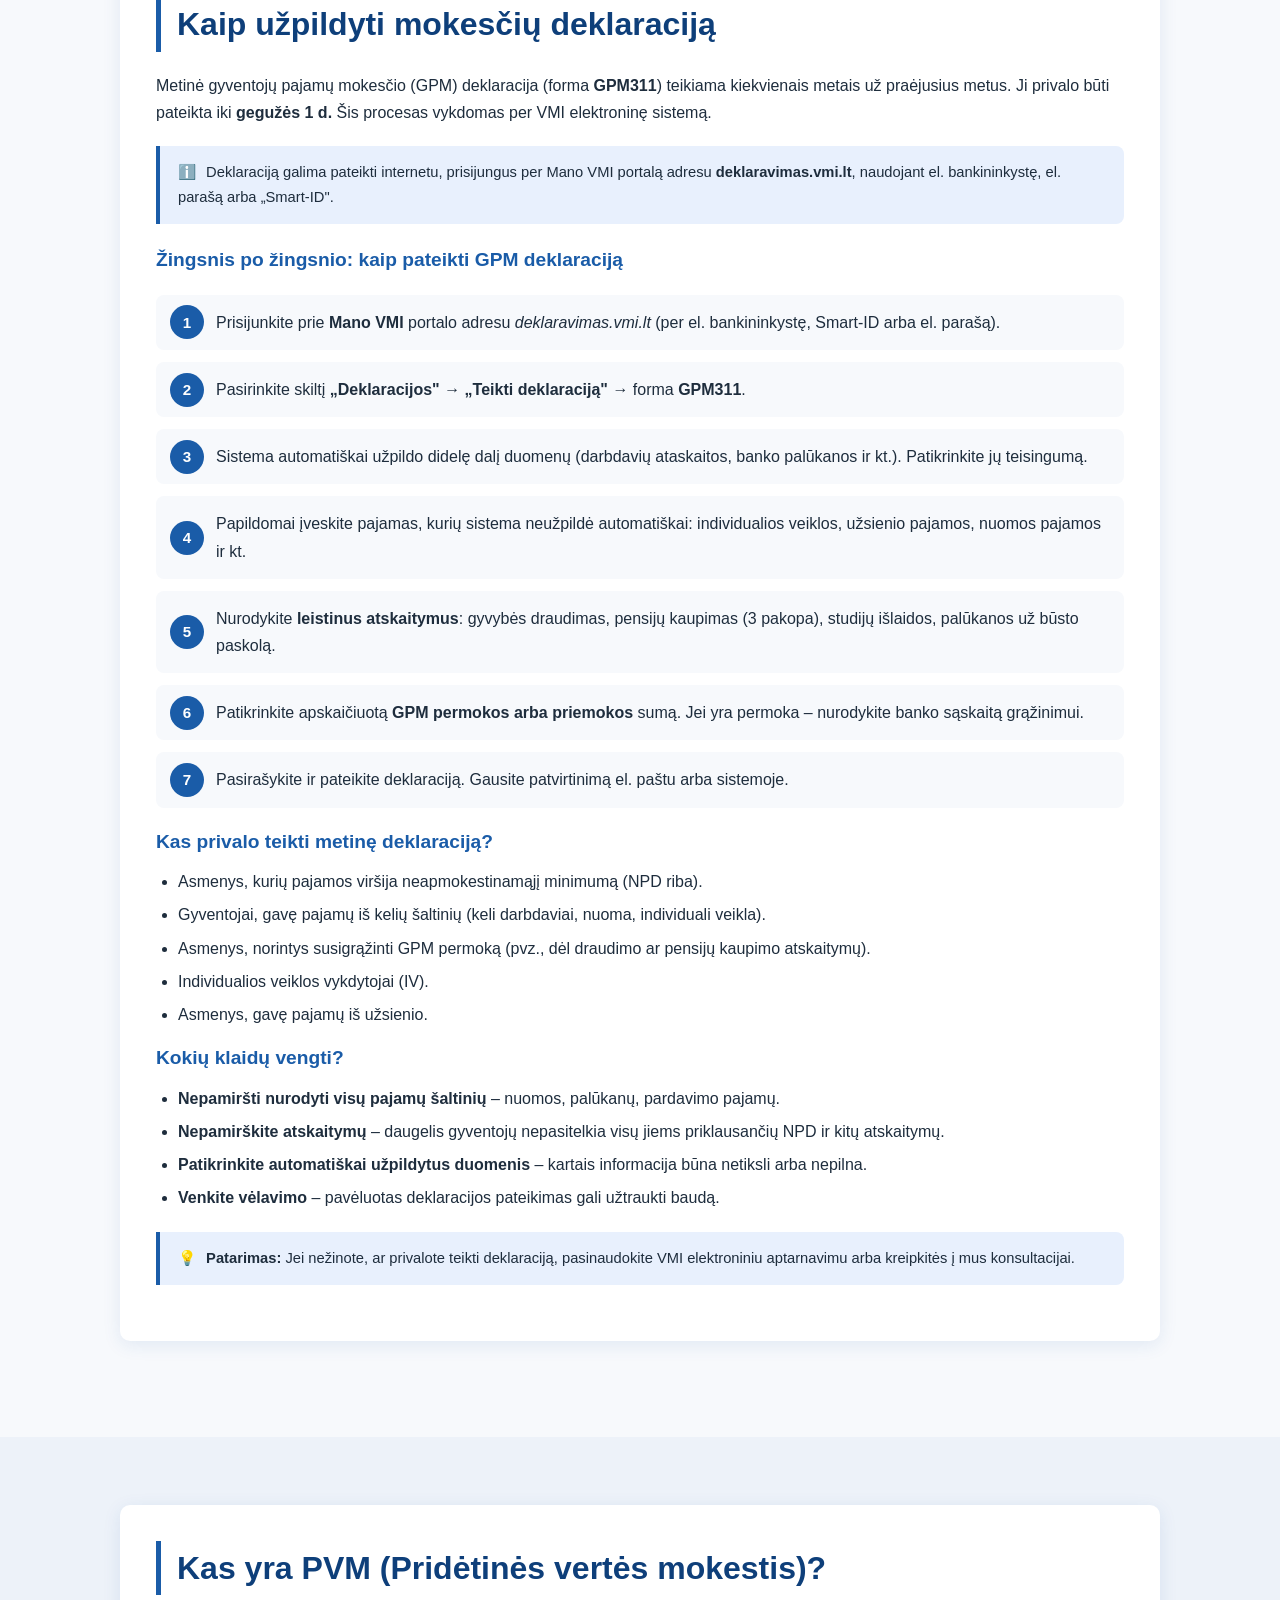
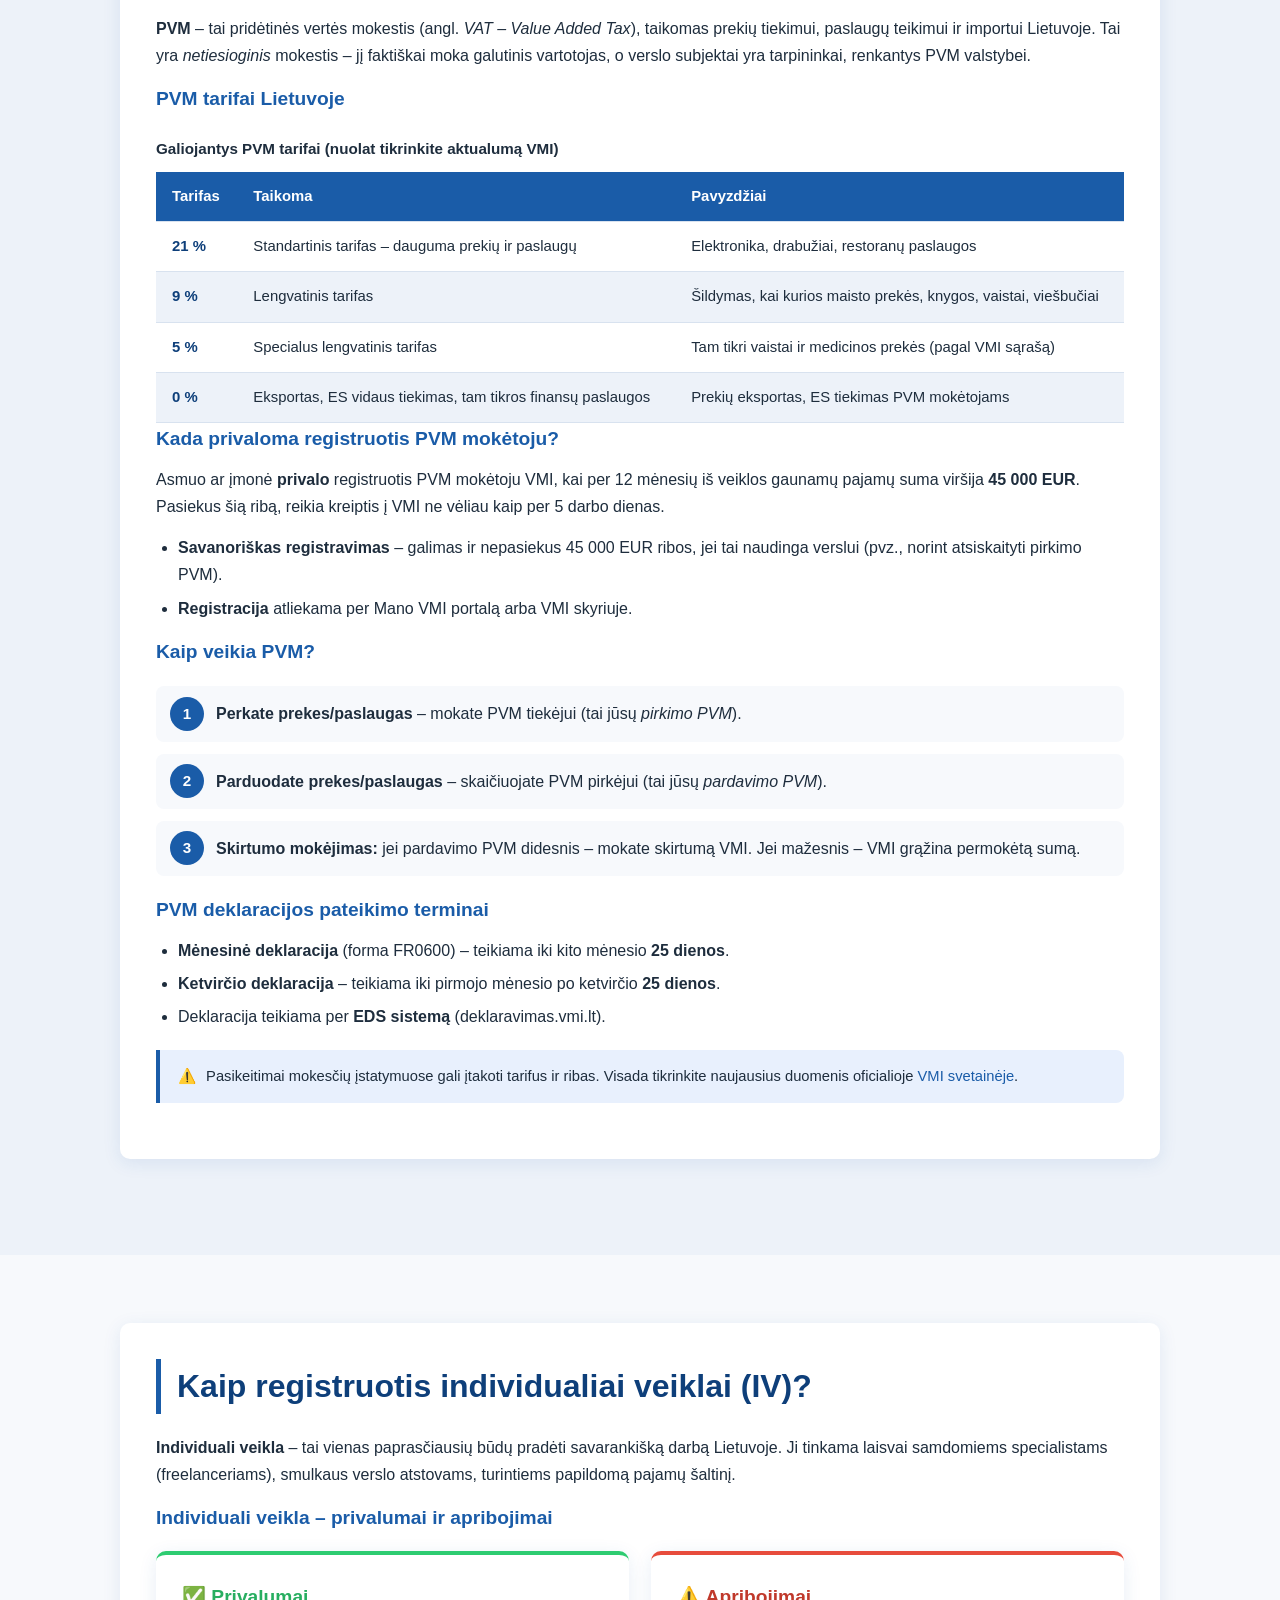
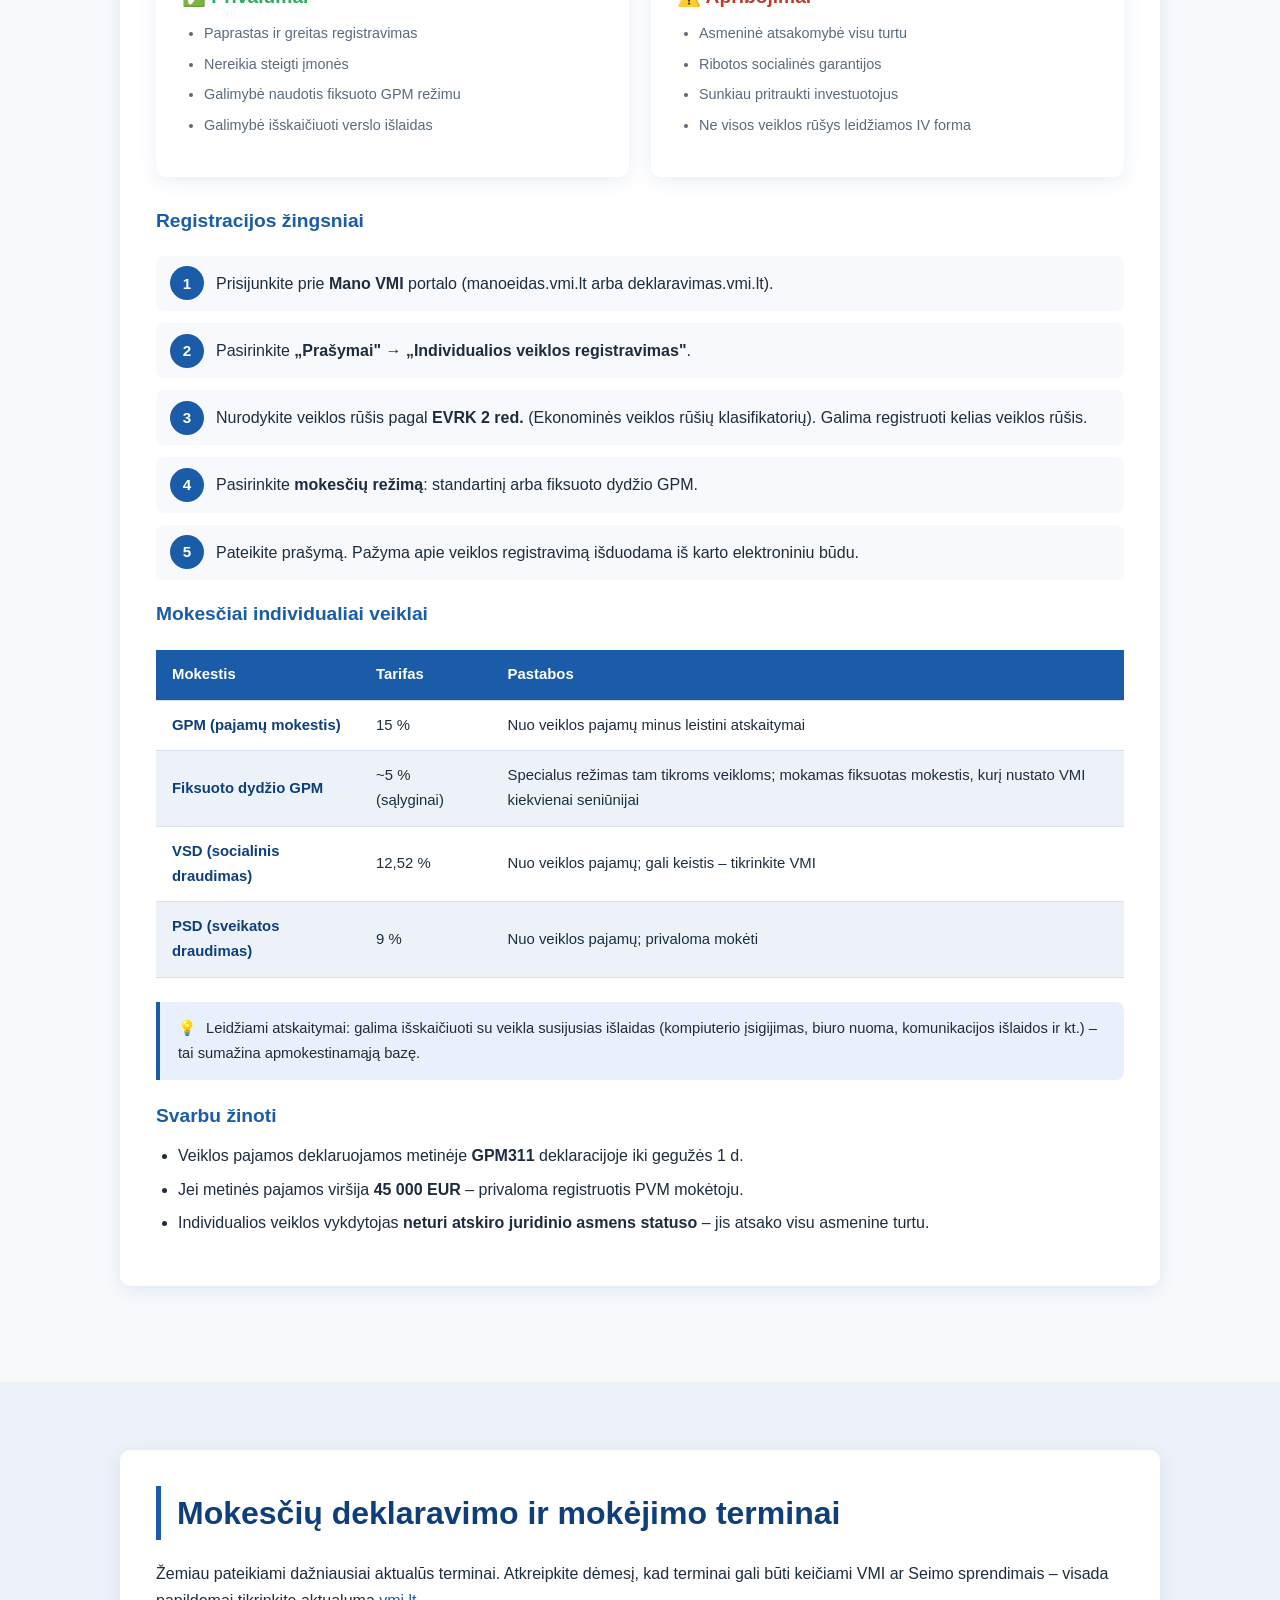
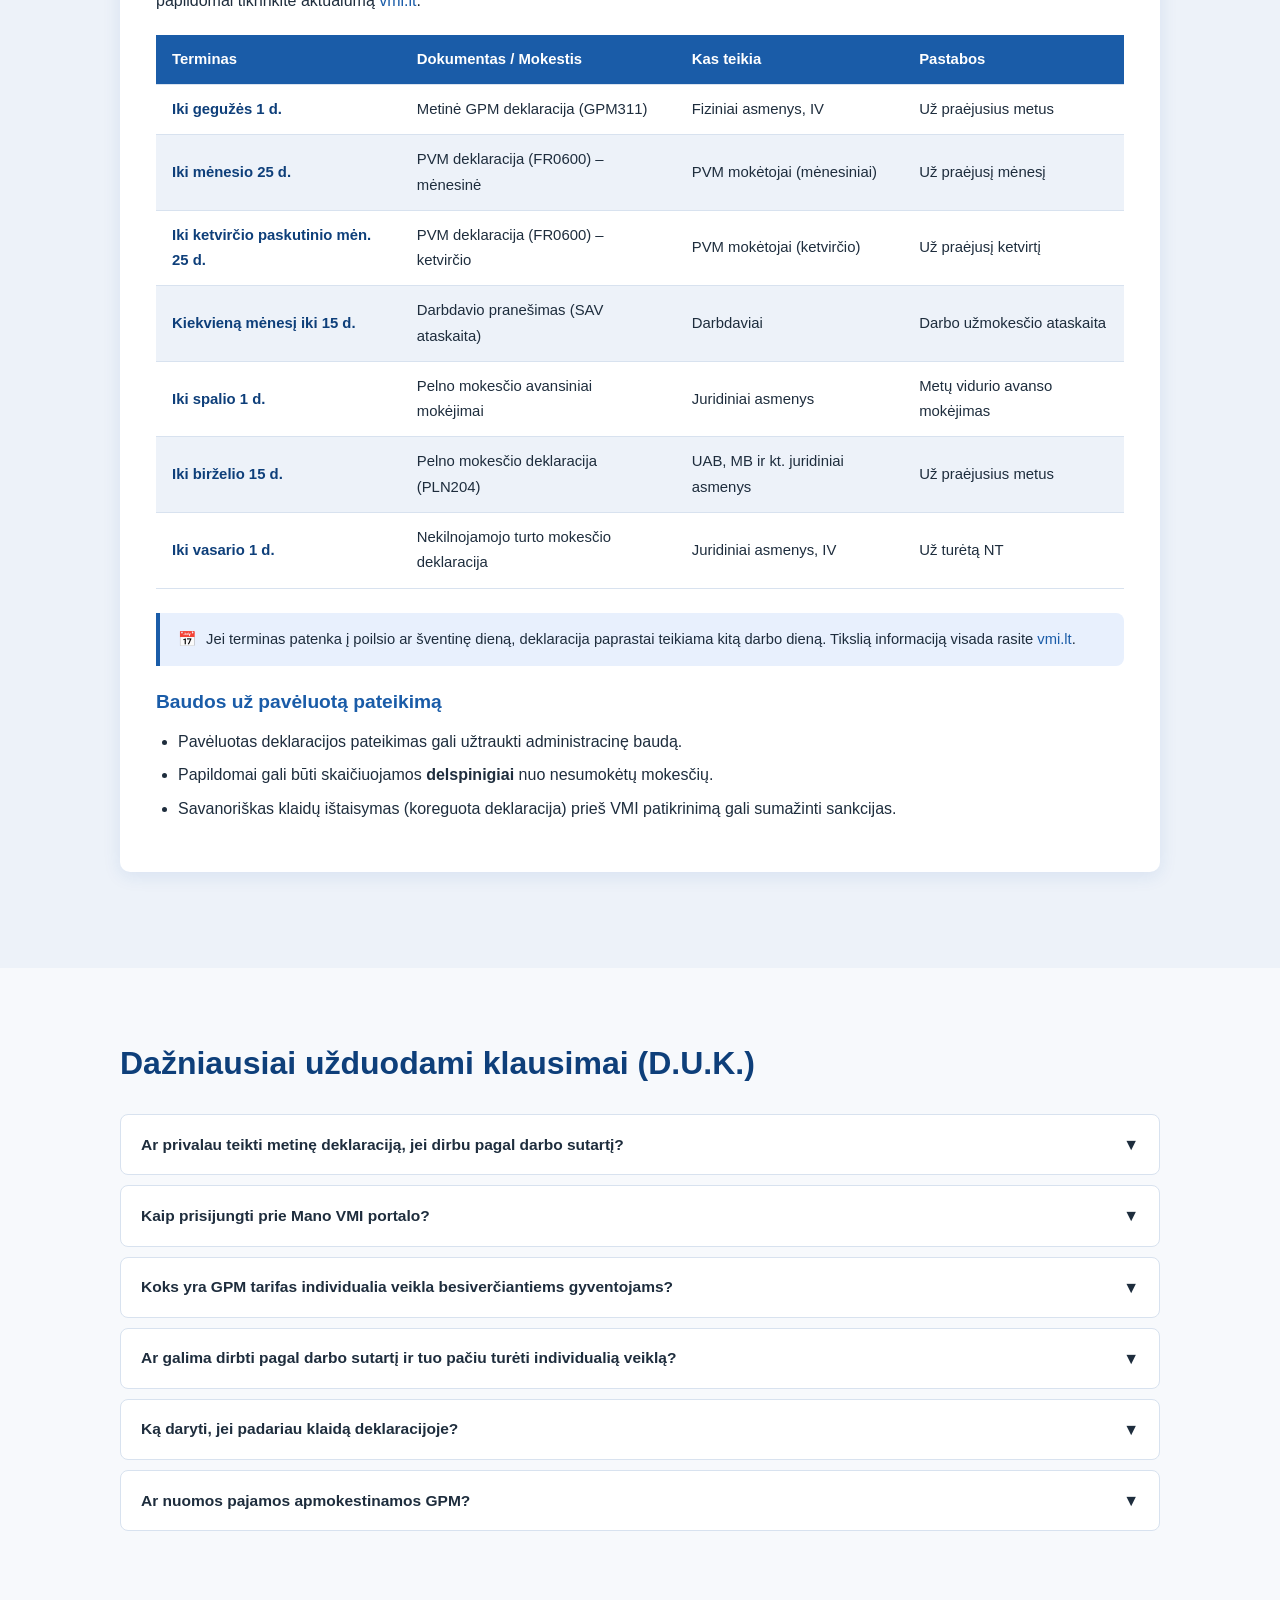
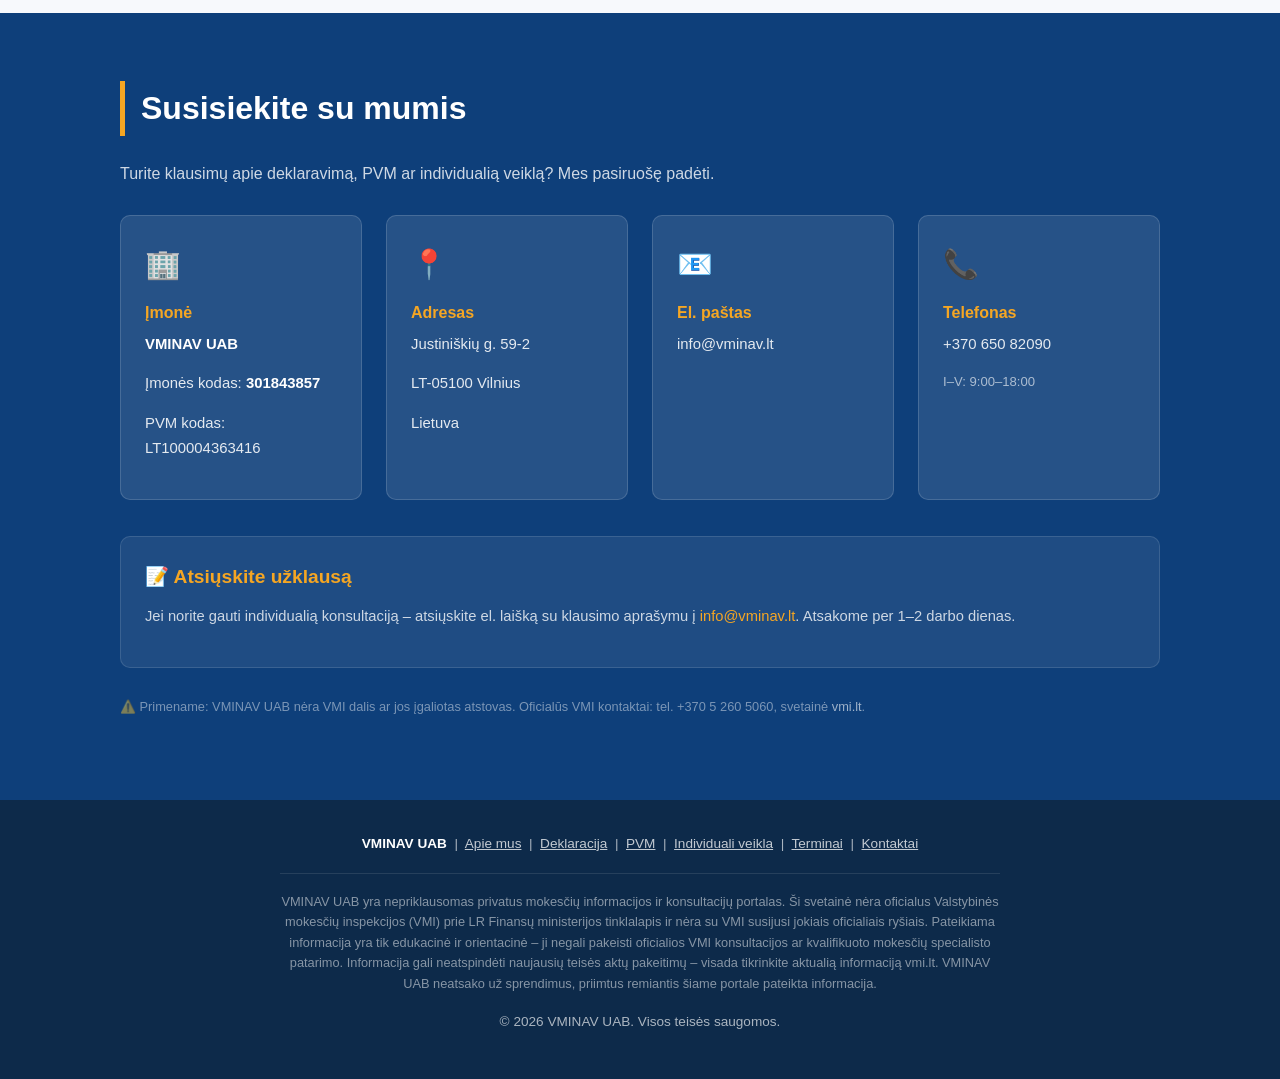
==== commit 42e7e0a3: "Refactor CSS and improve header behavior Removed unnecessary styles for body and page-wrap. Updated " ====
--- a/index.html
+++ b/index.html
@@ -102,8 +102,6 @@
       --max-w:       1080px;
     }
 
-    html, body { height: 100%; }
-
     html { font-size: 16px; }
 
     body {
@@ -111,14 +109,10 @@
       color: var(--clr-text);
       background: var(--clr-bg);
       line-height: 1.7;
-    }
-
-    /* ── Iframe scroll wrapper: makes sticky header work inside Google Sites embed ── */
-    .page-wrap {
-      height: 100%;
-      overflow-y: auto;
-      scroll-behavior: smooth;
-    }
+      padding-top: 60px; /* отступ под фиксированный хедер */
+    }
+
+    .page-wrap { display: contents; } /* прозрачная обёртка, не влияет на layout */
 
     a { color: var(--clr-brand); text-decoration: none; }
     a:hover { text-decoration: underline; }
@@ -130,6 +124,8 @@
 
     section { padding: 68px 0; }
     section:nth-child(even) { background: #edf2f9; }
+    /* Отступ сверху при скролле к секции — компенсация фиксированного хедера */
+    section[id] { scroll-margin-top: 64px; }
 
     h1 { font-size: clamp(1.8rem, 4vw, 2.6rem); font-weight: 800; line-height: 1.2; }
     h2 { font-size: clamp(1.4rem, 3vw, 2rem); font-weight: 700; margin-bottom: 24px; color: var(--clr-brand2); }
@@ -140,7 +136,7 @@
 
     /* ========== HEADER / NAV ========== */
     header {
-      position: sticky; top: 0; z-index: 999;
+      position: fixed; top: 0; left: 0; right: 0; z-index: 999;
       background: var(--clr-brand);
       box-shadow: 0 2px 12px rgba(0,0,0,.18);
     }
@@ -932,7 +928,7 @@
           <div class="contact-card">
             <div class="c-icon">📧</div>
             <h3>El. paštas</h3>
-            <p><a href="/cdn-cgi/l/email-protection#573e39313817213a3e393621793b23"><span class="__cf_email__" data-cfemail="11787f777e51677c787f70673f7d65">[email&#160;protected]</span></a></p>
+            <p><span class="email-reveal" data-u="info" data-d="vminav.lt"></span></p>
           </div>
 
           <div class="contact-card">
@@ -945,7 +941,7 @@
 
         <div style="margin-top:36px; background:rgba(255,255,255,.07); border-radius:10px; padding:24px; border:1px solid rgba(255,255,255,.12);">
           <h3 style="color:var(--clr-accent);">📝 Atsiųskite užklausą</h3>
-          <p style="color:rgba(255,255,255,.78); font-size:.92rem; margin-top:8px;">Jei norite gauti individualią konsultaciją – atsiųskite el. laišką su klausimo aprašymu į <a href="/cdn-cgi/l/email-protection#026b6c646d42746f6b6c63742c6e76" style="color:var(--clr-accent);"><span class="__cf_email__" data-cfemail="c8a1a6aea788bea5a1a6a9bee6a4bc">[email&#160;protected]</span></a>. Atsakome per 1–2 darbo dienas.</p>
+          <p style="color:rgba(255,255,255,.78); font-size:.92rem; margin-top:8px;">Jei norite gauti individualią konsultaciją – atsiųskite el. laišką su klausimo aprašymu į <span class="email-reveal" data-u="info" data-d="vminav.lt" data-color="var(--clr-accent)"></span>. Atsakome per 1–2 darbo dienas.</p>
         </div>
 
         <p style="color:rgba(255,255,255,.45); font-size:.8rem; margin-top:28px;">
@@ -977,7 +973,7 @@
 
 </div><!-- /.page-wrap -->
 
-  <script data-cfasync="false" src="/cdn-cgi/scripts/5c5dd728/cloudflare-static/email-decode.min.js"></script><script>
+  <script>
     // Metai footer
     document.getElementById('yr').textContent = new Date().getFullYear();
 
@@ -985,19 +981,25 @@
     function navTo(id) {
       var el = document.getElementById(id);
       if (!el) return;
-      var hdr = document.querySelector('header');
-      var hdrH = hdr ? hdr.offsetHeight : 60;
-      // Абсолютный offsetTop — суммируем по цепочке offsetParent
-      var absTop = 0;
-      var node = el;
-      while (node) { absTop += node.offsetTop; node = node.offsetParent; }
-      window.scrollTo({ top: absTop - hdrH, behavior: 'smooth' });
+      // scrollIntoView пробрасывается через iframe в Google Sites (Chromium IPC)
+      // scroll-margin-top: 64px на секции компенсирует высоту фиксированного хедера
+      el.scrollIntoView({ behavior: 'smooth', block: 'start' });
       // Закрыть бургер
-      var navEl = document.getElementById('main-nav');
+      var navEl2   = document.getElementById('main-nav');
       var burgerEl = document.getElementById('burger');
-      if (navEl) { navEl.classList.remove('open'); }
+      if (navEl2)   { navEl2.classList.remove('open'); }
       if (burgerEl) { burgerEl.setAttribute('aria-expanded', 'false'); }
     }
+
+    // Собираем email из частей — обходим обфускацию Netlify/Cloudflare
+    document.querySelectorAll('.email-reveal').forEach(function(el) {
+      var email = el.dataset.u + '\u0040' + el.dataset.d;
+      var a = document.createElement('a');
+      a.href = 'mai' + 'lto:' + email;
+      a.textContent = email;
+      if (el.dataset.color) { a.style.color = el.dataset.color; }
+      el.parentNode.replaceChild(a, el);
+    });
 
     // Burger menu
     var burger = document.getElementById('burger');
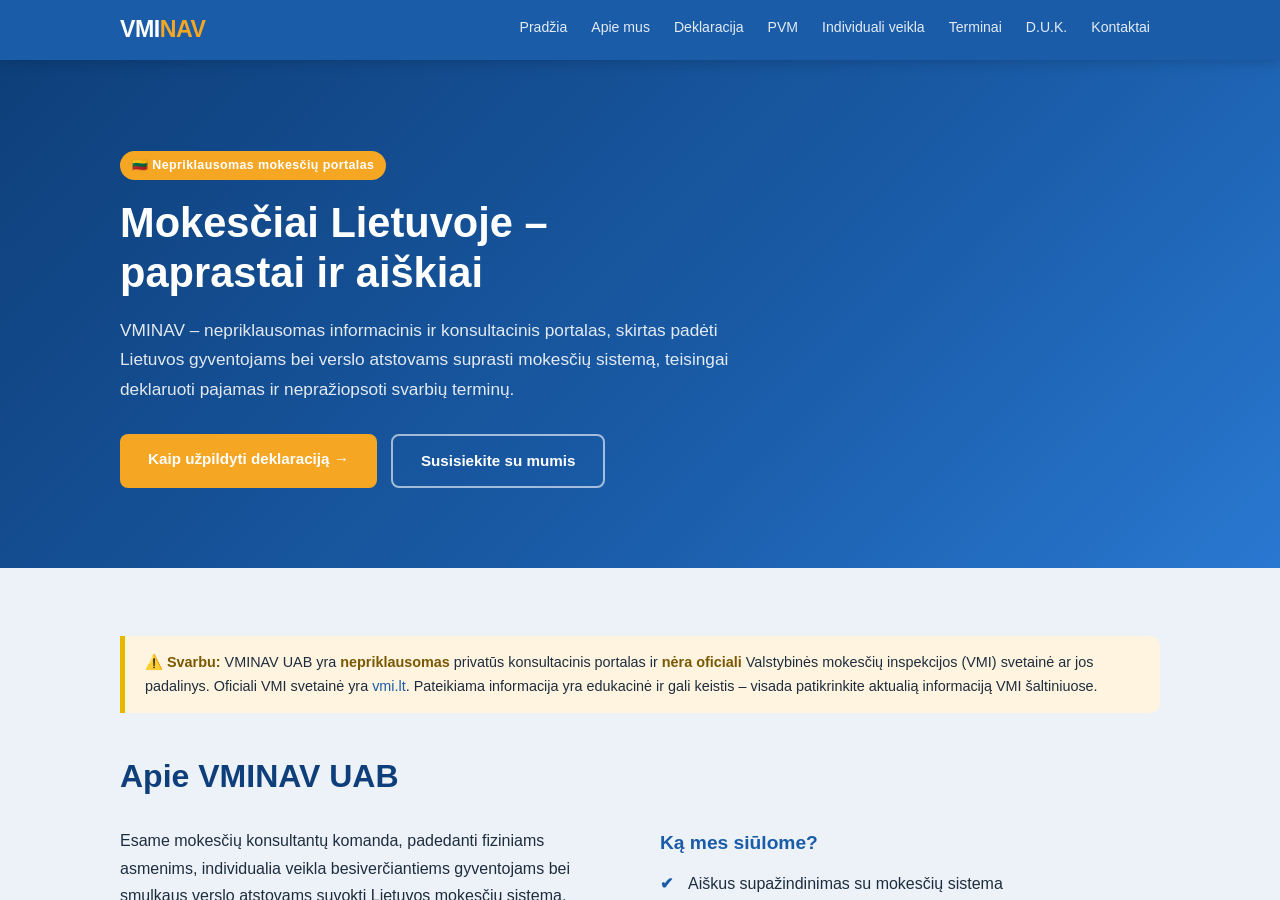
==== commit f7734779: "Refactor scroll handling and page-wrap styles Updated scrolling behavior and styles for page layout." ====
--- a/index.html
+++ b/index.html
@@ -102,6 +102,12 @@
       --max-w:       1080px;
     }
 
+    html, body {
+      height: 100%;
+      overflow: hidden; /* только .page-wrap скроллится */
+      margin: 0; padding: 0;
+    }
+
     html { font-size: 16px; }
 
     body {
@@ -109,10 +115,17 @@
       color: var(--clr-text);
       background: var(--clr-bg);
       line-height: 1.7;
-      padding-top: 60px; /* отступ под фиксированный хедер */
-    }
-
-    .page-wrap { display: contents; } /* прозрачная обёртка, не влияет на layout */
+    }
+
+    /* Единственный scroll-контейнер — хедер sticky работает внутри него */
+    .page-wrap {
+      height: 100%;
+      overflow-y: auto;
+      /* Скрываем полосу прокрутки визуально */
+      scrollbar-width: none;
+      -ms-overflow-style: none;
+    }
+    .page-wrap::-webkit-scrollbar { display: none; }
 
     a { color: var(--clr-brand); text-decoration: none; }
     a:hover { text-decoration: underline; }
@@ -124,8 +137,7 @@
 
     section { padding: 68px 0; }
     section:nth-child(even) { background: #edf2f9; }
-    /* Отступ сверху при скролле к секции — компенсация фиксированного хедера */
-    section[id] { scroll-margin-top: 64px; }
+
 
     h1 { font-size: clamp(1.8rem, 4vw, 2.6rem); font-weight: 800; line-height: 1.2; }
     h2 { font-size: clamp(1.4rem, 3vw, 2rem); font-weight: 700; margin-bottom: 24px; color: var(--clr-brand2); }
@@ -136,7 +148,7 @@
 
     /* ========== HEADER / NAV ========== */
     header {
-      position: fixed; top: 0; left: 0; right: 0; z-index: 999;
+      position: sticky; top: 0; z-index: 999;
       background: var(--clr-brand);
       box-shadow: 0 2px 12px rgba(0,0,0,.18);
     }
@@ -979,11 +991,16 @@
 
     // ── Smooth scroll (iframe-safe, абсолютное смещение) ─────────────
     function navTo(id) {
-      var el = document.getElementById(id);
-      if (!el) return;
-      // scrollIntoView пробрасывается через iframe в Google Sites (Chromium IPC)
-      // scroll-margin-top: 64px на секции компенсирует высоту фиксированного хедера
-      el.scrollIntoView({ behavior: 'smooth', block: 'start' });
+      var el   = document.getElementById(id);
+      var wrap = document.querySelector('.page-wrap');
+      if (!el || !wrap) return;
+      var hdrH = 64; // высота хедера
+      // Абсолютная позиция элемента внутри .page-wrap:
+      // offsetTop по цепочке offsetParent (работает для любой глубины DOM)
+      var abs = 0;
+      var node = el;
+      while (node && node !== wrap) { abs += node.offsetTop; node = node.offsetParent; }
+      wrap.scrollTo({ top: abs - hdrH, behavior: 'smooth' });
       // Закрыть бургер
       var navEl2   = document.getElementById('main-nav');
       var burgerEl = document.getElementById('burger');
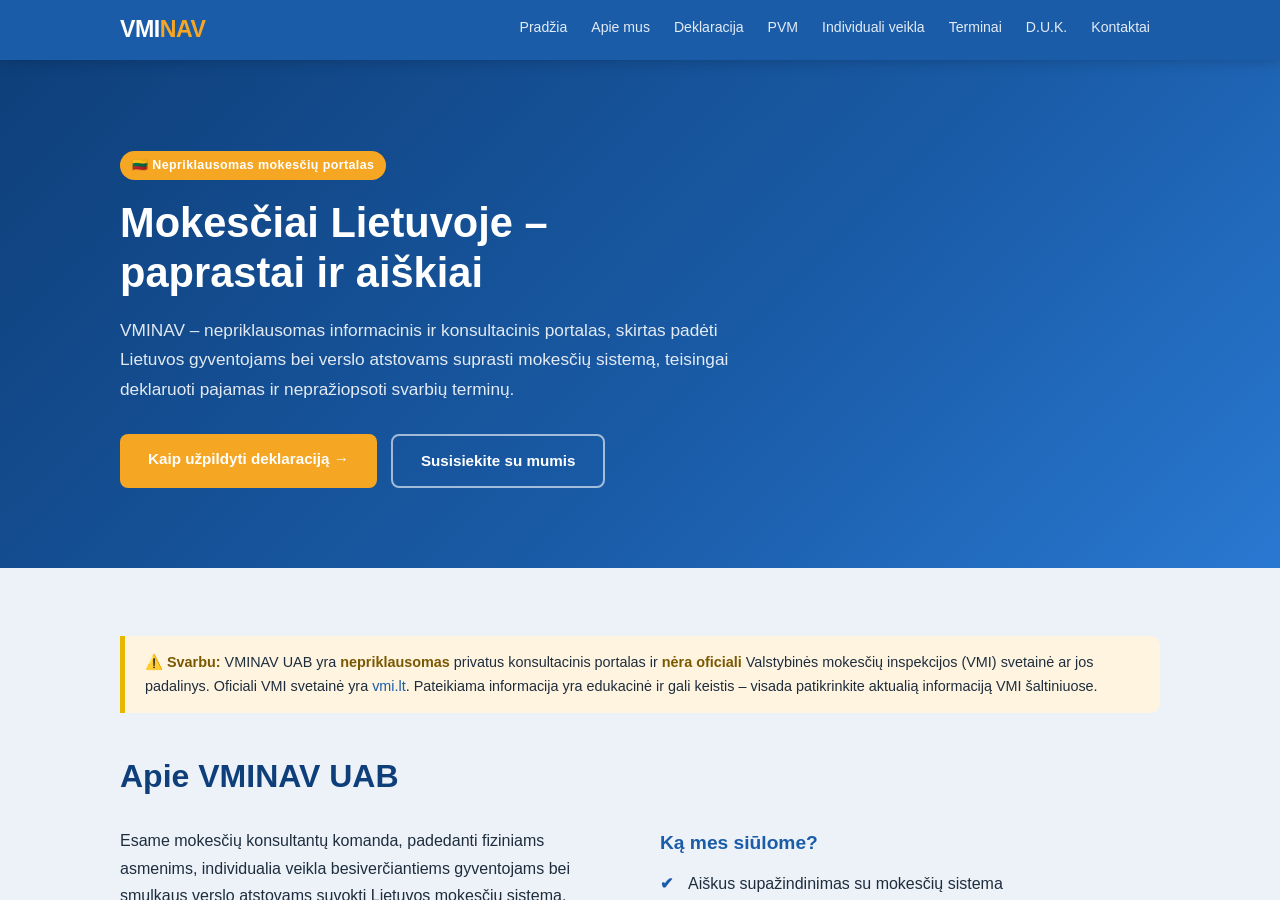
==== commit 89caa072: "Add files via upload" ====
--- a/index.html
+++ b/index.html
@@ -1,481 +1,26 @@
 <!DOCTYPE html>
 <html lang="lt">
 <head>
-  <meta charset="UTF-8" />
-  <meta name="viewport" content="width=device-width, initial-scale=1.0" />
-  <meta http-equiv="X-UA-Compatible" content="IE=edge" />
-
+  <meta charset="UTF-8"/>
+  <meta name="viewport" content="width=device-width,initial-scale=1.0"/>
+  <meta http-equiv="X-UA-Compatible" content="IE=edge"/>
   <title>VMINAV – Mokesčių konsultacijos ir informacija Lietuvoje | VMINAV UAB</title>
-  <meta name="description" content="VMINAV UAB – nepriklausomas mokesčių informacijos portalas. Sužinokite, kaip užpildyti deklaraciją, kas yra PVM, kaip registruotis individualiai veiklai ir kokie deklaravimo terminai Lietuvoje." />
-  <meta name="keywords" content="VMI, mokesčiai, deklaracija, PVM, individuali veikla, GPM, mokesčių konsultacijos, Lietuva, VMINAV" />
-  <meta name="author" content="VMINAV UAB" />
-  <meta name="robots" content="index, follow" />
-  <!-- Open Graph -->
-  <meta property="og:title" content="VMINAV – Mokesčių konsultacijos ir informacija Lietuvoje" />
-  <meta property="og:description" content="Nepriklausomas mokesčių informacijos ir konsultacijų portalas. Deklaracijos, PVM, individuali veikla, terminai." />
-  <meta property="og:type" content="website" />
-  <meta property="og:locale" content="lt_LT" />
-
-  <!-- Schema.org: Organization + FAQPage -->
+  <meta name="description" content="VMINAV UAB – nepriklausomas mokesčių informacijos portalas. Sužinokite, kaip užpildyti deklaraciją, kas yra PVM, kaip registruotis individualiai veiklai ir kokie deklaravimo terminai Lietuvoje."/>
+  <meta name="keywords" content="VMI, mokesčiai, deklaracija, PVM, individuali veikla, GPM, mokesčių konsultacijos, Lietuva, VMINAV"/>
+  <meta name="author" content="VMINAV UAB"/>
+  <meta name="robots" content="index,follow"/>
+  <meta property="og:title" content="VMINAV – Mokesčių konsultacijos ir informacija Lietuvoje"/>
+  <meta property="og:description" content="Nepriklausomas mokesčių informacijos ir konsultacijų portalas. Deklaracijos, PVM, individuali veikla, terminai."/>
+  <meta property="og:type" content="website"/>
+  <meta property="og:locale" content="lt_LT"/>
   <script type="application/ld+json">
-  {
-    "@context": "https://schema.org",
-    "@graph": [
-      {
-        "@type": "ProfessionalService",
-        "name": "VMINAV UAB",
-        "legalName": "VMINAV UAB",
-        "identifier": "301843857",
-        "vatID": "LT100004363416",
-        "address": {
-          "@type": "PostalAddress",
-          "streetAddress": "Justiniškių g. 59-2",
-          "postalCode": "LT-05100",
-          "addressLocality": "Vilnius",
-          "addressCountry": "LT"
-        },
-        "telephone": "+37065082090",
-        "email": "info@vminav.lt",
-        "description": "Nepriklausomas mokesčių informacijos ir konsultacijų portalas fiziniams ir juridiniams asmenims Lietuvoje.",
-        "inLanguage": "lt",
-        "serviceType": ["Mokesčių konsultacijos", "Buhalterinė informacija", "PVM konsultacijos"],
-        "areaServed": { "@type": "Country", "name": "Lietuva" },
-        "contactPoint": {
-          "@type": "ContactPoint",
-          "telephone": "+37065082090",
-          "email": "info@vminav.lt",
-          "contactType": "customer support",
-          "availableLanguage": ["Lithuanian", "Russian", "English"]
-        }
-      },
-      {
-        "@type": "FAQPage",
-        "mainEntity": [
-          {
-            "@type": "Question",
-            "name": "Kas yra PVM Lietuvoje?",
-            "acceptedAnswer": {
-              "@type": "Answer",
-              "text": "PVM (Pridėtinės vertės mokestis) – tai netiesioginis mokestis, taikomas prekių ir paslaugų pirkimui-pardavimui. Standartinis PVM tarifas Lietuvoje yra 21%."
-            }
-          },
-          {
-            "@type": "Question",
-            "name": "Kada reikia pateikti metinę pajamų deklaraciją?",
-            "acceptedAnswer": {
-              "@type": "Answer",
-              "text": "Metinė gyventojų pajamų mokesčio (GPM) deklaracija paprastai teikiama iki gegužės 1 d. už praėjusius metus per EDS sistemą adresu deklaravimas.vmi.lt."
-            }
-          },
-          {
-            "@type": "Question",
-            "name": "Kaip registruotis individualiai veiklai?",
-            "acceptedAnswer": {
-              "@type": "Answer",
-              "text": "Individualią veiklą galima registruoti internetu per Mano VMI portalą arba tiesiogiai VMI teritoriniame skyriuje, pateikiant prašymą dėl individualios veiklos pažymos išdavimo."
-            }
-          }
-        ]
-      }
-    ]
-  }
+  {"@context":"https://schema.org","@graph":[{"@type":"ProfessionalService","name":"VMINAV UAB","legalName":"VMINAV UAB","identifier":"301843857","vatID":"LT100004363416","address":{"@type":"PostalAddress","streetAddress":"Justiniškių g. 59-2","postalCode":"LT-05100","addressLocality":"Vilnius","addressCountry":"LT"},"telephone":"+37065082090","email":"info@vminav.lt","description":"Nepriklausomas mokesčių informacijos ir konsultacijų portalas fiziniams ir juridiniams asmenims Lietuvoje.","inLanguage":"lt","serviceType":["Mokesčių konsultacijos","Buhalterinė informacija","PVM konsultacijos"],"areaServed":{"@type":"Country","name":"Lietuva"},"contactPoint":{"@type":"ContactPoint","telephone":"+37065082090","email":"info@vminav.lt","contactType":"customer support","availableLanguage":["Lithuanian","Russian","English"]}},{"@type":"FAQPage","mainEntity":[{"@type":"Question","name":"Kas yra PVM Lietuvoje?","acceptedAnswer":{"@type":"Answer","text":"PVM (Pridėtinės vertės mokestis) – tai netiesioginis mokestis, taikomas prekių ir paslaugų pirkimui-pardavimui. Standartinis PVM tarifas Lietuvoje yra 21%."}},{"@type":"Question","name":"Kada reikia pateikti metinę pajamų deklaraciją?","acceptedAnswer":{"@type":"Answer","text":"Metinė gyventojų pajamų mokesčio (GPM) deklaracija paprastai teikiama iki gegužės 1 d. už praėjusius metus per EDS sistemą adresu deklaravimas.vmi.lt."}},{"@type":"Question","name":"Kaip registruotis individualiai veiklai?","acceptedAnswer":{"@type":"Answer","text":"Individualią veiklą galima registruoti internetu per Mano VMI portalą arba tiesiogiai VMI teritoriniame skyriuje, pateikiant prašymą dėl individualios veiklos pažymos išdavimo."}}]}]}
   </script>
-
-  <style>
-    /* ========== RESET & BASE ========== */
-    *, *::before, *::after { box-sizing: border-box; margin: 0; padding: 0; }
-
-    :root {
-      --clr-brand:   #1a5ca8;
-      --clr-brand2:  #0e3f7a;
-      --clr-accent:  #f5a623;
-      --clr-bg:      #f7f9fc;
-      --clr-surface: #ffffff;
-      --clr-text:    #1e2d3d;
-      --clr-muted:   #5a6a7d;
-      --clr-border:  #d8e2ef;
-      --clr-warn:    #fff4e0;
-      --clr-warn-brd:#e6b800;
-      --radius:      10px;
-      --shadow:      0 4px 18px rgba(26,92,168,.10);
-      --font:        'Segoe UI', Arial, sans-serif;
-      --max-w:       1080px;
-    }
-
-    html, body {
-      height: 100%;
-      overflow: hidden; /* только .page-wrap скроллится */
-      margin: 0; padding: 0;
-    }
-
-    html { font-size: 16px; }
-
-    body {
-      font-family: var(--font);
-      color: var(--clr-text);
-      background: var(--clr-bg);
-      line-height: 1.7;
-    }
-
-    /* Единственный scroll-контейнер — хедер sticky работает внутри него */
-    .page-wrap {
-      height: 100%;
-      overflow-y: auto;
-      /* Скрываем полосу прокрутки визуально */
-      scrollbar-width: none;
-      -ms-overflow-style: none;
-    }
-    .page-wrap::-webkit-scrollbar { display: none; }
-
-    a { color: var(--clr-brand); text-decoration: none; }
-    a:hover { text-decoration: underline; }
-
-    img { max-width: 100%; display: block; }
-
-    /* ========== LAYOUT ========== */
-    .container { max-width: var(--max-w); margin: 0 auto; padding: 0 20px; }
-
-    section { padding: 68px 0; }
-    section:nth-child(even) { background: #edf2f9; }
-
-
-    h1 { font-size: clamp(1.8rem, 4vw, 2.6rem); font-weight: 800; line-height: 1.2; }
-    h2 { font-size: clamp(1.4rem, 3vw, 2rem); font-weight: 700; margin-bottom: 24px; color: var(--clr-brand2); }
-    h3 { font-size: 1.2rem; font-weight: 700; margin-bottom: 10px; color: var(--clr-brand); }
-    p  { margin-bottom: 14px; }
-    ul, ol { padding-left: 22px; margin-bottom: 14px; }
-    li { margin-bottom: 6px; }
-
-    /* ========== HEADER / NAV ========== */
-    header {
-      position: sticky; top: 0; z-index: 999;
-      background: var(--clr-brand);
-      box-shadow: 0 2px 12px rgba(0,0,0,.18);
-    }
-
-    .nav-inner {
-      display: flex; align-items: center; justify-content: space-between;
-      max-width: var(--max-w); margin: 0 auto; padding: 0 20px; height: 60px;
-    }
-
-    .logo {
-      font-size: 1.45rem; font-weight: 900; color: #fff;
-      letter-spacing: -.5px;
-    }
-    .logo span { color: var(--clr-accent); }
-
-    nav ul {
-      list-style: none; padding: 0; margin: 0;
-      display: flex; gap: 4px; flex-wrap: wrap;
-    }
-    nav a, nav span[role="button"] {
-      color: rgba(255,255,255,.88);
-      font-size: .88rem; font-weight: 500;
-      padding: 6px 10px; border-radius: 6px;
-      transition: background .2s, color .2s;
-      white-space: nowrap;
-      cursor: pointer;
-      user-select: none;
-    }
-    nav a:hover, nav span[role="button"]:hover { background: rgba(255,255,255,.18); color: #fff; text-decoration: none; }
-    nav span[role="button"]:focus-visible { outline: 2px solid var(--clr-accent); outline-offset: 2px; }
-
-    /* burger – всегда справа через margin-left: auto */
-    .burger {
-      display: none; flex-direction: column; gap: 5px;
-      cursor: pointer; background: none; border: none; padding: 6px;
-      margin-left: auto; /* прижимает к правому краю */
-      order: 2; /* после лого, перед nav */
-    }
-    .burger span { display: block; width: 24px; height: 2px; background: #fff; border-radius: 2px; transition: .3s; }
-
-    /* ========== HERO ========== */
-    #pradzia {
-      background: linear-gradient(135deg, var(--clr-brand2) 0%, var(--clr-brand) 60%, #2978d1 100%);
-      color: #fff; padding: 90px 0 80px;
-    }
-    #pradzia h1 { color: #fff; margin-bottom: 18px; }
-    #pradzia p  { color: rgba(255,255,255,.88); font-size: 1.08rem; max-width: 640px; }
-    .hero-badge {
-      display: inline-block; background: var(--clr-accent);
-      color: #fff; font-size: .78rem; font-weight: 700;
-      padding: 4px 12px; border-radius: 20px; margin-bottom: 18px;
-      letter-spacing: .4px;
-    }
-    .hero-cta {
-      margin-top: 30px; display: flex; gap: 14px; flex-wrap: wrap;
-    }
-    .btn {
-      display: inline-block; padding: 12px 28px; border-radius: 8px;
-      font-weight: 700; font-size: .95rem; cursor: pointer; transition: .2s;
-    }
-    .btn-primary { background: var(--clr-accent); color: #fff; }
-    .btn-primary:hover { background: #d9900a; text-decoration: none; }
-    .btn-outline { border: 2px solid rgba(255,255,255,.6); color: #fff; }
-    .btn-outline:hover { background: rgba(255,255,255,.12); text-decoration: none; }
-
-    /* ========== DISCLAIMER BANNER ========== */
-    .disclaimer-banner {
-      background: var(--clr-warn); border-left: 5px solid var(--clr-warn-brd);
-      border-radius: 0 var(--radius) var(--radius) 0;
-      padding: 14px 20px; margin-bottom: 36px; font-size: .9rem;
-    }
-    .disclaimer-banner strong { color: #7a5800; }
-
-    /* ========== CARDS GRID ========== */
-    .cards { display: grid; grid-template-columns: repeat(auto-fit, minmax(240px, 1fr)); gap: 22px; margin-top: 32px; }
-
-    .card {
-      background: var(--clr-surface);
-      border-radius: var(--radius); padding: 26px;
-      box-shadow: var(--shadow); border-top: 4px solid var(--clr-brand);
-      transition: transform .2s, box-shadow .2s;
-    }
-    .card:hover { transform: translateY(-4px); box-shadow: 0 10px 28px rgba(26,92,168,.15); }
-    .card-icon { font-size: 2rem; margin-bottom: 12px; }
-    .card h3 { margin-bottom: 8px; }
-    .card p { font-size: .9rem; color: var(--clr-muted); margin-bottom: 0; }
-    .card a.card-link {
-      display: inline-block; margin-top: 14px; font-size: .88rem; font-weight: 600;
-    }
-
-    /* ========== ARTICLE SECTIONS ========== */
-    .article-block { background: var(--clr-surface); border-radius: var(--radius); padding: 36px; box-shadow: var(--shadow); margin-bottom: 28px; }
-    .article-block h2 { border-left: 5px solid var(--clr-brand); padding-left: 16px; margin-bottom: 20px; }
-
-    /* steps */
-    .steps { counter-reset: step; list-style: none; padding: 0; margin: 18px 0; }
-    .steps li {
-      position: relative; padding: 14px 14px 14px 60px;
-      background: var(--clr-bg); border-radius: 8px; margin-bottom: 12px;
-      counter-increment: step;
-    }
-    .steps li::before {
-      content: counter(step);
-      position: absolute; left: 14px; top: 50%; transform: translateY(-50%);
-      width: 34px; height: 34px; background: var(--clr-brand); color: #fff;
-      border-radius: 50%; display: flex; align-items: center; justify-content: center;
-      font-weight: 800; font-size: .95rem;
-    }
-
-    /* table */
-    .tbl-wrap { overflow-x: auto; margin-top: 20px; }
-    table { width: 100%; border-collapse: collapse; font-size: .93rem; }
-    thead tr { background: var(--clr-brand); color: #fff; }
-    th, td { padding: 12px 16px; text-align: left; border-bottom: 1px solid var(--clr-border); }
-    tbody tr:nth-child(even) { background: #edf2f9; }
-    tbody tr:hover { background: #dce8f7; }
-    td strong { color: var(--clr-brand2); }
-
-    /* info box */
-    .info-box {
-      background: #e8f0fd; border-left: 4px solid var(--clr-brand);
-      border-radius: 0 8px 8px 0; padding: 14px 18px; margin: 20px 0; font-size: .92rem;
-    }
-    .info-box .icon { margin-right: 6px; }
-
-    /* ========== FAQ ========== */
-    .faq-list { list-style: none; padding: 0; margin-top: 16px; }
-    .faq-list li {
-      background: var(--clr-surface); border: 1px solid var(--clr-border);
-      border-radius: 8px; margin-bottom: 10px; overflow: hidden;
-    }
-    .faq-q {
-      display: flex; justify-content: space-between; align-items: center;
-      padding: 16px 20px; cursor: pointer; font-weight: 600; font-size: .97rem;
-    }
-    .faq-q:hover { background: #f0f5ff; }
-    .faq-a { padding: 0 20px 16px; font-size: .93rem; color: var(--clr-muted); display: none; }
-    .faq-item.open .faq-a { display: block; }
-    .faq-item.open .faq-arrow { transform: rotate(180deg); }
-    .faq-arrow { transition: transform .25s; font-size: 1rem; }
-
-    /* ========== CONTACTS ========== */
-    #kontaktai { background: var(--clr-brand2); color: #fff; }
-    #kontaktai h2 { color: #fff; border-left-color: var(--clr-accent); }
-
-    .contacts-grid { display: grid; grid-template-columns: repeat(auto-fit, minmax(220px, 1fr)); gap: 24px; margin-top: 28px; }
-    .contact-card {
-      background: rgba(255,255,255,.10); border-radius: var(--radius);
-      padding: 24px; border: 1px solid rgba(255,255,255,.15);
-    }
-    .contact-card .c-icon { font-size: 1.8rem; margin-bottom: 10px; }
-    .contact-card h3 { color: var(--clr-accent); font-size: 1rem; margin-bottom: 6px; }
-    .contact-card p, .contact-card a { color: rgba(255,255,255,.88); font-size: .93rem; }
-    .contact-card a:hover { color: #fff; }
-
-    /* ========== ABOUT ========== */
-    .about-cols { display: grid; grid-template-columns: 1fr 1fr; gap: 40px; align-items: start; }
-    .check-list { list-style: none; padding: 0; }
-    .check-list li { padding-left: 28px; position: relative; margin-bottom: 10px; }
-    .check-list li::before { content: "✔"; position: absolute; left: 0; color: var(--clr-brand); font-weight: 700; }
-
-    /* ========== FOOTER ========== */
-    footer {
-      background: #0d2a4a; color: rgba(255,255,255,.65);
-      padding: 32px 0; font-size: .85rem; text-align: center;
-    }
-    footer a { color: rgba(255,255,255,.75); }
-    footer a:hover { color: #fff; }
-    footer span[role="button"] {
-      color: rgba(255,255,255,.75); cursor: pointer;
-      text-decoration: underline; user-select: none;
-    }
-    footer span[role="button"]:hover { color: #fff; }
-    footer .footer-disclaimer {
-      max-width: 720px; margin: 0 auto 16px;
-      font-size: .8rem; line-height: 1.6; color: rgba(255,255,255,.5);
-      border-top: 1px solid rgba(255,255,255,.1); padding-top: 18px; margin-top: 18px;
-    }
-
-    /* ========== RESPONSIVE ========== */
-
-    /* --- PLANŠETĖ: 769px – 1024px --- */
-    @media (min-width: 769px) and (max-width: 1024px) {
-      /* Показываем бургер справа, скрываем горизонтальную навигацию */
-      .burger { display: flex; }
-      nav ul {
-        display: none; flex-direction: column;
-        position: fixed; top: 60px; left: 0; right: 0;
-        background: var(--clr-brand2);
-        padding: 12px 20px; gap: 2px;
-        box-shadow: 0 6px 20px rgba(0,0,0,.3);
-        max-height: calc(100vh - 60px); overflow-y: auto;
-        z-index: 998;
-      }
-      nav ul.open { display: flex; }
-      nav a, nav span[role="button"] {
-        font-size: 1rem; padding: 11px 14px; display: block;
-      }
-
-      .logo { font-size: 1.25rem; }
-      h2 { font-size: 1.55rem; }
-      .cards { grid-template-columns: repeat(2, 1fr); }
-      .contacts-grid { grid-template-columns: repeat(2, 1fr); }
-      .about-cols { gap: 28px; }
-      table { font-size: .85rem; }
-      th, td { padding: 10px 12px; }
-    }
-
-    /* --- MOBILIEJI: ≤ 768px --- */
-    @media (max-width: 768px) {
-      /* Navigacija */
-      nav ul {
-        display: none; flex-direction: column;
-        position: fixed; top: 60px; left: 0; right: 0;
-        background: var(--clr-brand2);
-        padding: 12px 16px; gap: 2px;
-        box-shadow: 0 6px 20px rgba(0,0,0,.3);
-        max-height: calc(100vh - 60px); overflow-y: auto;
-      }
-      nav ul.open { display: flex; }
-      nav a { font-size: .95rem; padding: 10px 12px; border-radius: 6px; display: block; }
-      .burger { display: flex; }
-
-      /* Maketas */
-      .about-cols { grid-template-columns: 1fr; gap: 20px; }
-      .cards { grid-template-columns: 1fr 1fr; gap: 16px; }
-      .contacts-grid { grid-template-columns: 1fr 1fr; gap: 16px; }
-
-      /* Hero */
-      #pradzia { padding: 60px 0 52px; }
-      #pradzia p { font-size: 1rem; }
-      .hero-cta { gap: 10px; }
-      .btn { padding: 11px 22px; font-size: .9rem; }
-
-      /* Sekcijų tarpai */
-      section { padding: 52px 0; }
-
-      /* Straipsnių blokai */
-      .article-block { padding: 24px 20px; }
-      .article-block h2 { font-size: 1.3rem; }
-
-      /* Lentelės */
-      .tbl-wrap { margin: 16px -4px; }
-      table { font-size: .8rem; }
-      th, td { padding: 9px 10px; }
-
-      /* FAQ */
-      .faq-q { font-size: .9rem; padding: 14px 16px; }
-      .faq-a { padding: 0 16px 14px; }
-
-      /* Žingsniai */
-      .steps li { padding: 12px 12px 12px 54px; font-size: .92rem; }
-      .steps li::before { width: 30px; height: 30px; font-size: .85rem; left: 12px; }
-
-      /* Info langelis */
-      .info-box { font-size: .87rem; padding: 12px 14px; }
-
-      /* H2 dydis */
-      h2 { font-size: 1.5rem; }
-      h3 { font-size: 1.08rem; }
-
-      /* Footer */
-      footer p { line-height: 2; font-size: .8rem; }
-    }
-
-    /* --- MAŽI TELEFONAI: ≤ 480px --- */
-    @media (max-width: 480px) {
-      section { padding: 40px 0; }
-      .container { padding: 0 14px; }
-
-      /* Vienas stulpelis visiems tinkleliams */
-      .cards { grid-template-columns: 1fr; gap: 14px; }
-      .contacts-grid { grid-template-columns: 1fr; gap: 14px; }
-
-      /* Hero */
-      #pradzia { padding: 44px 0 40px; }
-      .hero-cta { flex-direction: column; align-items: flex-start; }
-      .btn { width: 100%; text-align: center; padding: 13px 16px; }
-
-      /* Straipsniai */
-      .article-block { padding: 18px 14px; border-radius: 8px; }
-      .article-block h2 { font-size: 1.18rem; padding-left: 12px; }
-
-      /* Lentelė - horizontalus slinkimas */
-      table { min-width: 480px; }
-      th, td { padding: 8px 9px; font-size: .77rem; }
-
-      /* Žingsniai */
-      .steps li { padding: 11px 10px 11px 48px; font-size: .88rem; }
-      .steps li::before { width: 28px; height: 28px; font-size: .8rem; left: 10px; }
-
-      /* Kortelės */
-      .card { padding: 20px 16px; }
-
-      /* Kontaktai */
-      .contact-card { padding: 18px 16px; }
-
-      /* FAQ */
-      .faq-q { font-size: .86rem; gap: 8px; }
-
-      /* Tipografija */
-      h2 { font-size: 1.25rem; }
-      h3 { font-size: 1rem; }
-      p, li { font-size: .92rem; }
-
-      /* Disclaimer */
-      .disclaimer-banner { font-size: .84rem; padding: 12px 14px; }
-
-      /* Footer */
-      footer p { font-size: .76rem; }
-    }
-
-    /* --- LABAI MAŽI: ≤ 360px --- */
-    @media (max-width: 360px) {
-      .logo { font-size: 1.15rem; }
-      h2 { font-size: 1.12rem; }
-      .article-block h2 { font-size: 1.05rem; }
-      table { min-width: 420px; }
-      th, td { padding: 7px 8px; font-size: .73rem; }
-    }
-  </style>
+  <link rel="stylesheet" href="style.css"/>
 </head>
-
 <body>
 <div class="page-wrap">
 
-  <!-- ===== HEADER ===== -->
   <header role="banner">
     <div class="nav-inner">
       <span onclick="navTo('pradzia')" class="logo" role="button" tabindex="0" aria-label="VMINAV – pradžia" style="cursor:pointer;">VMI<span>NAV</span></span>
@@ -499,7 +44,7 @@
 
   <main id="main-content">
 
-    <!-- ===== HERO ===== -->
+    <!-- HERO -->
     <section id="pradzia" aria-labelledby="hero-heading">
       <div class="container">
         <span class="hero-badge">🇱🇹 Nepriklausomas mokesčių portalas</span>
@@ -512,13 +57,12 @@
       </div>
     </section>
 
-    <!-- ===== APIE MUS ===== -->
+    <!-- APIE MUS -->
     <section id="apie" aria-labelledby="apie-heading">
       <div class="container">
-        <div class="disclaimer-banner" role="note" aria-label="Svarbus pranešimas">
-          <strong>⚠️ Svarbu:</strong> VMINAV UAB yra <strong>nepriklausomas</strong> privatūs konsultacinis portalas ir <strong>nėra oficiali</strong> Valstybinės mokesčių inspekcijos (VMI) svetainė ar jos padalinys. Oficiali VMI svetainė yra <a href="https://www.vmi.lt" target="_blank" rel="noopener noreferrer">vmi.lt</a>. Pateikiama informacija yra edukacinė ir gali keistis – visada patikrinkite aktualią informaciją VMI šaltiniuose.
-        </div>
-
+        <div class="disclaimer-banner" role="note">
+          <strong>⚠️ Svarbu:</strong> VMINAV UAB yra <strong>nepriklausomas</strong> privatus konsultacinis portalas ir <strong>nėra oficiali</strong> Valstybinės mokesčių inspekcijos (VMI) svetainė ar jos padalinys. Oficiali VMI svetainė yra <a href="https://www.vmi.lt" target="_blank" rel="noopener noreferrer">vmi.lt</a>. Pateikiama informacija yra edukacinė ir gali keistis – visada patikrinkite aktualią informaciją VMI šaltiniuose.
+        </div>
         <h2 id="apie-heading">Apie VMINAV UAB</h2>
         <div class="about-cols">
           <div>
@@ -538,8 +82,6 @@
             </ul>
           </div>
         </div>
-
-        <!-- Paslaugų kortelės -->
         <div class="cards">
           <article class="card">
             <div class="card-icon">📄</div>
@@ -569,18 +111,13 @@
       </div>
     </section>
 
-    <!-- ===== DEKLARACIJA ===== -->
+    <!-- DEKLARACIJA -->
     <section id="deklaracija" aria-labelledby="deklaracija-heading">
       <div class="container">
         <article class="article-block">
           <h2 id="deklaracija-heading">Kaip užpildyti mokesčių deklaraciją</h2>
-
           <p>Metinė gyventojų pajamų mokesčio (GPM) deklaracija (forma <strong>GPM311</strong>) teikiama kiekvienais metais už praėjusius metus. Ji privalo būti pateikta iki <strong>gegužės 1 d.</strong> Šis procesas vykdomas per VMI elektroninę sistemą.</p>
-
-          <div class="info-box">
-            <span class="icon">ℹ️</span> Deklaraciją galima pateikti internetu, prisijungus per Mano VMI portalą adresu <strong>deklaravimas.vmi.lt</strong>, naudojant el. bankininkystę, el. parašą arba „Smart-ID".
-          </div>
-
+          <div class="info-box"><span class="icon">ℹ️</span> Deklaraciją galima pateikti internetu, prisijungus per Mano VMI portalą adresu <strong>deklaravimas.vmi.lt</strong>, naudojant el. bankininkystę, el. parašą arba „Smart-ID".</div>
           <h3>Žingsnis po žingsnio: kaip pateikti GPM deklaraciją</h3>
           <ol class="steps">
             <li>Prisijunkite prie <strong>Mano VMI</strong> portalo adresu <em>deklaravimas.vmi.lt</em> (per el. bankininkystę, Smart-ID arba el. parašą).</li>
@@ -591,7 +128,6 @@
             <li>Patikrinkite apskaičiuotą <strong>GPM permokos arba priemokos</strong> sumą. Jei yra permoka – nurodykite banko sąskaitą grąžinimui.</li>
             <li>Pasirašykite ir pateikite deklaraciją. Gausite patvirtinimą el. paštu arba sistemoje.</li>
           </ol>
-
           <h3>Kas privalo teikti metinę deklaraciją?</h3>
           <ul>
             <li>Asmenys, kurių pajamos viršija neapmokestinamąjį minimumą (NPD riba).</li>
@@ -600,7 +136,6 @@
             <li>Individualios veiklos vykdytojai (IV).</li>
             <li>Asmenys, gavę pajamų iš užsienio.</li>
           </ul>
-
           <h3>Kokių klaidų vengti?</h3>
           <ul>
             <li><strong>Nepamiršti nurodyti visų pajamų šaltinių</strong> – nuomos, palūkanų, pardavimo pajamų.</li>
@@ -608,96 +143,64 @@
             <li><strong>Patikrinkite automatiškai užpildytus duomenis</strong> – kartais informacija būna netiksli arba nepilna.</li>
             <li><strong>Venkite vėlavimo</strong> – pavėluotas deklaracijos pateikimas gali užtraukti baudą.</li>
           </ul>
-
-          <div class="info-box">
-            <span class="icon">💡</span> <strong>Patarimas:</strong> Jei nežinote, ar privalote teikti deklaraciją, pasinaudokite VMI elektroniniu aptarnavimu arba kreipkitės į mus konsultacijai.
-          </div>
+          <div class="info-box"><span class="icon">💡</span> <strong>Patarimas:</strong> Jei nežinote, ar privalote teikti deklaraciją, pasinaudokite VMI elektroniniu aptarnavimu arba kreipkitės į mus konsultacijai.</div>
         </article>
       </div>
     </section>
 
-    <!-- ===== PVM ===== -->
+    <!-- PVM -->
     <section id="pvm" aria-labelledby="pvm-heading">
       <div class="container">
         <article class="article-block">
           <h2 id="pvm-heading">Kas yra PVM (Pridėtinės vertės mokestis)?</h2>
-
           <p><strong>PVM</strong> – tai pridėtinės vertės mokestis (angl. <em>VAT – Value Added Tax</em>), taikomas prekių tiekimui, paslaugų teikimui ir importui Lietuvoje. Tai yra <em>netiesioginis</em> mokestis – jį faktiškai moka galutinis vartotojas, o verslo subjektai yra tarpininkai, renkantys PVM valstybei.</p>
-
           <h3>PVM tarifai Lietuvoje</h3>
           <div class="tbl-wrap">
             <table>
-              <caption style="text-align:left; font-weight:700; margin-bottom:10px; font-size:.95rem;">Galiojantys PVM tarifai (nuolat tikrinkite aktualumą VMI)</caption>
-              <thead>
-                <tr><th>Tarifas</th><th>Taikoma</th><th>Pavyzdžiai</th></tr>
-              </thead>
+              <caption style="text-align:left;font-weight:700;margin-bottom:10px;font-size:.95rem;">Galiojantys PVM tarifai (nuolat tikrinkite aktualumą VMI)</caption>
+              <thead><tr><th>Tarifas</th><th>Taikoma</th><th>Pavyzdžiai</th></tr></thead>
               <tbody>
-                <tr>
-                  <td><strong>21 %</strong></td>
-                  <td>Standartinis tarifas – dauguma prekių ir paslaugų</td>
-                  <td>Elektronika, drabužiai, restoranų paslaugos</td>
-                </tr>
-                <tr>
-                  <td><strong>9 %</strong></td>
-                  <td>Lengvatinis tarifas</td>
-                  <td>Šildymas, kai kurios maisto prekės, knygos, vaistai, viešbučiai</td>
-                </tr>
-                <tr>
-                  <td><strong>5 %</strong></td>
-                  <td>Specialus lengvatinis tarifas</td>
-                  <td>Tam tikri vaistai ir medicinos prekės (pagal VMI sąrašą)</td>
-                </tr>
-                <tr>
-                  <td><strong>0 %</strong></td>
-                  <td>Eksportas, ES vidaus tiekimas, tam tikros finansų paslaugos</td>
-                  <td>Prekių eksportas, ES tiekimas PVM mokėtojams</td>
-                </tr>
+                <tr><td><strong>21 %</strong></td><td>Standartinis tarifas – dauguma prekių ir paslaugų</td><td>Elektronika, drabužiai, restoranų paslaugos</td></tr>
+                <tr><td><strong>9 %</strong></td><td>Lengvatinis tarifas</td><td>Šildymas, kai kurios maisto prekės, knygos, vaistai, viešbučiai</td></tr>
+                <tr><td><strong>5 %</strong></td><td>Specialus lengvatinis tarifas</td><td>Tam tikri vaistai ir medicinos prekės (pagal VMI sąrašą)</td></tr>
+                <tr><td><strong>0 %</strong></td><td>Eksportas, ES vidaus tiekimas, tam tikros finansų paslaugos</td><td>Prekių eksportas, ES tiekimas PVM mokėtojams</td></tr>
               </tbody>
             </table>
           </div>
-
           <h3>Kada privaloma registruotis PVM mokėtoju?</h3>
           <p>Asmuo ar įmonė <strong>privalo</strong> registruotis PVM mokėtoju VMI, kai per 12 mėnesių iš veiklos gaunamų pajamų suma viršija <strong>45 000 EUR</strong>. Pasiekus šią ribą, reikia kreiptis į VMI ne vėliau kaip per 5 darbo dienas.</p>
-
-          <ul>
-            <li><strong>Savanoriškas registravimas</strong> – galimas ir nepasiekus 45 000 EUR ribos, jei tai naudinga verslui (pvz., norint atsiskaityti pirkimo PVM).</li>
+          <ul>
+            <li><strong>Savanoriškas registravimas</strong> – galimas ir nepasiekus 45 000 EUR ribos, jei tai naudinga verslui.</li>
             <li><strong>Registracija</strong> atliekama per Mano VMI portalą arba VMI skyriuje.</li>
           </ul>
-
           <h3>Kaip veikia PVM?</h3>
           <ol class="steps">
             <li><strong>Perkate prekes/paslaugas</strong> – mokate PVM tiekėjui (tai jūsų <em>pirkimo PVM</em>).</li>
             <li><strong>Parduodate prekes/paslaugas</strong> – skaičiuojate PVM pirkėjui (tai jūsų <em>pardavimo PVM</em>).</li>
             <li><strong>Skirtumo mokėjimas:</strong> jei pardavimo PVM didesnis – mokate skirtumą VMI. Jei mažesnis – VMI grąžina permokėtą sumą.</li>
           </ol>
-
           <h3>PVM deklaracijos pateikimo terminai</h3>
           <ul>
             <li><strong>Mėnesinė deklaracija</strong> (forma FR0600) – teikiama iki kito mėnesio <strong>25 dienos</strong>.</li>
             <li><strong>Ketvirčio deklaracija</strong> – teikiama iki pirmojo mėnesio po ketvirčio <strong>25 dienos</strong>.</li>
             <li>Deklaracija teikiama per <strong>EDS sistemą</strong> (deklaravimas.vmi.lt).</li>
           </ul>
-
-          <div class="info-box">
-            <span class="icon">⚠️</span> Pasikeitimai mokesčių įstatymuose gali įtakoti tarifus ir ribas. Visada tikrinkite naujausius duomenis oficialioje <a href="https://www.vmi.lt" target="_blank" rel="noopener noreferrer">VMI svetainėje</a>.
-          </div>
+          <div class="info-box"><span class="icon">⚠️</span> Pasikeitimai mokesčių įstatymuose gali įtakoti tarifus ir ribas. Visada tikrinkite naujausius duomenis oficialioje <a href="https://www.vmi.lt" target="_blank" rel="noopener noreferrer">VMI svetainėje</a>.</div>
         </article>
       </div>
     </section>
 
-    <!-- ===== INDIVIDUALI VEIKLA ===== -->
+    <!-- INDIVIDUALI VEIKLA -->
     <section id="iv" aria-labelledby="iv-heading">
       <div class="container">
         <article class="article-block">
           <h2 id="iv-heading">Kaip registruotis individualiai veiklai (IV)?</h2>
-
           <p><strong>Individuali veikla</strong> – tai vienas paprasčiausių būdų pradėti savarankišką darbą Lietuvoje. Ji tinkama laisvai samdomiems specialistams (freelanceriams), smulkaus verslo atstovams, turintiems papildomą pajamų šaltinį.</p>
-
           <h3>Individuali veikla – privalumai ir apribojimai</h3>
           <div class="cards" style="margin-top:16px;">
             <div class="card" style="border-top-color:#2ecc71;">
               <h3 style="color:#27ae60;">✅ Privalumai</h3>
-              <ul style="font-size:.9rem; color:var(--clr-muted);">
+              <ul style="font-size:.9rem;color:var(--clr-muted);">
                 <li>Paprastas ir greitas registravimas</li>
                 <li>Nereikia steigti įmonės</li>
                 <li>Galimybė naudotis fiksuoto GPM režimu</li>
@@ -706,7 +209,7 @@
             </div>
             <div class="card" style="border-top-color:#e74c3c;">
               <h3 style="color:#c0392b;">⚠️ Apribojimai</h3>
-              <ul style="font-size:.9rem; color:var(--clr-muted);">
+              <ul style="font-size:.9rem;color:var(--clr-muted);">
                 <li>Asmeninė atsakomybė visu turtu</li>
                 <li>Ribotos socialinės garantijos</li>
                 <li>Sunkiau pritraukti investuotojus</li>
@@ -714,51 +217,27 @@
               </ul>
             </div>
           </div>
-
           <h3 style="margin-top:28px;">Registracijos žingsniai</h3>
           <ol class="steps">
             <li>Prisijunkite prie <strong>Mano VMI</strong> portalo (manoeidas.vmi.lt arba deklaravimas.vmi.lt).</li>
             <li>Pasirinkite <strong>„Prašymai"</strong> → <strong>„Individualios veiklos registravimas"</strong>.</li>
-            <li>Nurodykite veiklos rūšis pagal <strong>EVRK 2 red.</strong> (Ekonominės veiklos rūšių klasifikatorių). Galima registruoti kelias veiklos rūšis.</li>
+            <li>Nurodykite veiklos rūšis pagal <strong>EVRK 2 red.</strong> Galima registruoti kelias veiklos rūšis.</li>
             <li>Pasirinkite <strong>mokesčių režimą</strong>: standartinį arba fiksuoto dydžio GPM.</li>
-            <li>Pateikite prašymą. Pažyma apie veiklos registravimą išduodama iš karto elektroniniu būdu.</li>
+            <li>Pateikite prašymą. Pažyma išduodama iš karto elektroniniu būdu.</li>
           </ol>
-
           <h3>Mokesčiai individualiai veiklai</h3>
           <div class="tbl-wrap">
             <table>
-              <thead>
-                <tr><th>Mokestis</th><th>Tarifas</th><th>Pastabos</th></tr>
-              </thead>
+              <thead><tr><th>Mokestis</th><th>Tarifas</th><th>Pastabos</th></tr></thead>
               <tbody>
-                <tr>
-                  <td><strong>GPM (pajamų mokestis)</strong></td>
-                  <td>15 %</td>
-                  <td>Nuo veiklos pajamų minus leistini atskaitymai</td>
-                </tr>
-                <tr>
-                  <td><strong>Fiksuoto dydžio GPM</strong></td>
-                  <td>~5 % (sąlyginai)</td>
-                  <td>Specialus režimas tam tikroms veikloms; mokamas fiksuotas mokestis, kurį nustato VMI kiekvienai seniūnijai</td>
-                </tr>
-                <tr>
-                  <td><strong>VSD (socialinis draudimas)</strong></td>
-                  <td>12,52 %</td>
-                  <td>Nuo veiklos pajamų; gali keistis – tikrinkite VMI</td>
-                </tr>
-                <tr>
-                  <td><strong>PSD (sveikatos draudimas)</strong></td>
-                  <td>9 %</td>
-                  <td>Nuo veiklos pajamų; privaloma mokėti</td>
-                </tr>
+                <tr><td><strong>GPM (pajamų mokestis)</strong></td><td>15 %</td><td>Nuo veiklos pajamų minus leistini atskaitymai</td></tr>
+                <tr><td><strong>Fiksuoto dydžio GPM</strong></td><td>~5 % (sąlyginai)</td><td>Specialus režimas tam tikroms veikloms; mokamas fiksuotas mokestis</td></tr>
+                <tr><td><strong>VSD (socialinis draudimas)</strong></td><td>12,52 %</td><td>Nuo veiklos pajamų; gali keistis – tikrinkite VMI</td></tr>
+                <tr><td><strong>PSD (sveikatos draudimas)</strong></td><td>9 %</td><td>Nuo veiklos pajamų; privaloma mokėti</td></tr>
               </tbody>
             </table>
           </div>
-
-          <div class="info-box" style="margin-top:24px;">
-            <span class="icon">💡</span> Leidžiami atskaitymai: galima išskaičiuoti su veikla susijusias išlaidas (kompiuterio įsigijimas, biuro nuoma, komunikacijos išlaidos ir kt.) – tai sumažina apmokestinamąją bazę.
-          </div>
-
+          <div class="info-box" style="margin-top:24px;"><span class="icon">💡</span> Leidžiami atskaitymai: galima išskaičiuoti su veikla susijusias išlaidas (kompiuterio įsigijimas, biuro nuoma, komunikacijos išlaidos ir kt.).</div>
           <h3>Svarbu žinoti</h3>
           <ul>
             <li>Veiklos pajamos deklaruojamos metinėje <strong>GPM311</strong> deklaracijoje iki gegužės 1 d.</li>
@@ -769,157 +248,75 @@
       </div>
     </section>
 
-    <!-- ===== TERMINAI ===== -->
+    <!-- TERMINAI -->
     <section id="terminai" aria-labelledby="terminai-heading">
       <div class="container">
         <article class="article-block">
           <h2 id="terminai-heading">Mokesčių deklaravimo ir mokėjimo terminai</h2>
-
           <p>Žemiau pateikiami dažniausiai aktualūs terminai. Atkreipkite dėmesį, kad terminai gali būti keičiami VMI ar Seimo sprendimais – visada papildomai tikrinkite aktualumą <a href="https://www.vmi.lt" target="_blank" rel="noopener noreferrer">vmi.lt</a>.</p>
-
           <div class="tbl-wrap">
             <table>
-              <thead>
-                <tr><th>Terminas</th><th>Dokumentas / Mokestis</th><th>Kas teikia</th><th>Pastabos</th></tr>
-              </thead>
+              <thead><tr><th>Terminas</th><th>Dokumentas / Mokestis</th><th>Kas teikia</th><th>Pastabos</th></tr></thead>
               <tbody>
-                <tr>
-                  <td><strong>Iki gegužės 1 d.</strong></td>
-                  <td>Metinė GPM deklaracija (GPM311)</td>
-                  <td>Fiziniai asmenys, IV</td>
-                  <td>Už praėjusius metus</td>
-                </tr>
-                <tr>
-                  <td><strong>Iki mėnesio 25 d.</strong></td>
-                  <td>PVM deklaracija (FR0600) – mėnesinė</td>
-                  <td>PVM mokėtojai (mėnesiniai)</td>
-                  <td>Už praėjusį mėnesį</td>
-                </tr>
-                <tr>
-                  <td><strong>Iki ketvirčio paskutinio mėn. 25 d.</strong></td>
-                  <td>PVM deklaracija (FR0600) – ketvirčio</td>
-                  <td>PVM mokėtojai (ketvirčio)</td>
-                  <td>Už praėjusį ketvirtį</td>
-                </tr>
-                <tr>
-                  <td><strong>Kiekvieną mėnesį iki 15 d.</strong></td>
-                  <td>Darbdavio pranešimas (SAV ataskaita)</td>
-                  <td>Darbdaviai</td>
-                  <td>Darbo užmokesčio ataskaita</td>
-                </tr>
-                <tr>
-                  <td><strong>Iki spalio 1 d.</strong></td>
-                  <td>Pelno mokesčio avansiniai mokėjimai</td>
-                  <td>Juridiniai asmenys</td>
-                  <td>Metų vidurio avanso mokėjimas</td>
-                </tr>
-                <tr>
-                  <td><strong>Iki birželio 15 d.</strong></td>
-                  <td>Pelno mokesčio deklaracija (PLN204)</td>
-                  <td>UAB, MB ir kt. juridiniai asmenys</td>
-                  <td>Už praėjusius metus</td>
-                </tr>
-                <tr>
-                  <td><strong>Iki vasario 1 d.</strong></td>
-                  <td>Nekilnojamojo turto mokesčio deklaracija</td>
-                  <td>Juridiniai asmenys, IV</td>
-                  <td>Už turėtą NT</td>
-                </tr>
+                <tr><td><strong>Iki gegužės 1 d.</strong></td><td>Metinė GPM deklaracija (GPM311)</td><td>Fiziniai asmenys, IV</td><td>Už praėjusius metus</td></tr>
+                <tr><td><strong>Iki mėnesio 25 d.</strong></td><td>PVM deklaracija (FR0600) – mėnesinė</td><td>PVM mokėtojai (mėnesiniai)</td><td>Už praėjusį mėnesį</td></tr>
+                <tr><td><strong>Iki ketvirčio paskutinio mėn. 25 d.</strong></td><td>PVM deklaracija (FR0600) – ketvirčio</td><td>PVM mokėtojai (ketvirčio)</td><td>Už praėjusį ketvirtį</td></tr>
+                <tr><td><strong>Kiekvieną mėnesį iki 15 d.</strong></td><td>Darbdavio pranešimas (SAV ataskaita)</td><td>Darbdaviai</td><td>Darbo užmokesčio ataskaita</td></tr>
+                <tr><td><strong>Iki spalio 1 d.</strong></td><td>Pelno mokesčio avansiniai mokėjimai</td><td>Juridiniai asmenys</td><td>Metų vidurio avanso mokėjimas</td></tr>
+                <tr><td><strong>Iki birželio 15 d.</strong></td><td>Pelno mokesčio deklaracija (PLN204)</td><td>UAB, MB ir kt. juridiniai asmenys</td><td>Už praėjusius metus</td></tr>
+                <tr><td><strong>Iki vasario 1 d.</strong></td><td>Nekilnojamojo turto mokesčio deklaracija</td><td>Juridiniai asmenys, IV</td><td>Už turėtą NT</td></tr>
               </tbody>
             </table>
           </div>
-
-          <div class="info-box" style="margin-top:24px;">
-            <span class="icon">📅</span> Jei terminas patenka į poilsio ar šventinę dieną, deklaracija paprastai teikiama kitą darbo dieną. Tikslią informaciją visada rasite <a href="https://www.vmi.lt" target="_blank" rel="noopener noreferrer">vmi.lt</a>.
-          </div>
-
+          <div class="info-box" style="margin-top:24px;"><span class="icon">📅</span> Jei terminas patenka į poilsio ar šventinę dieną, deklaracija paprastai teikiama kitą darbo dieną. Tikslią informaciją rasite <a href="https://www.vmi.lt" target="_blank" rel="noopener noreferrer">vmi.lt</a>.</div>
           <h3>Baudos už pavėluotą pateikimą</h3>
           <ul>
             <li>Pavėluotas deklaracijos pateikimas gali užtraukti administracinę baudą.</li>
             <li>Papildomai gali būti skaičiuojamos <strong>delspinigiai</strong> nuo nesumokėtų mokesčių.</li>
-            <li>Savanoriškas klaidų ištaisymas (koreguota deklaracija) prieš VMI patikrinimą gali sumažinti sankcijas.</li>
+            <li>Savanoriškas klaidų ištaisymas prieš VMI patikrinimą gali sumažinti sankcijas.</li>
           </ul>
         </article>
       </div>
     </section>
 
-    <!-- ===== DUK / FAQ ===== -->
+    <!-- DUK -->
     <section id="duk" aria-labelledby="duk-heading">
       <div class="container">
         <h2 id="duk-heading">Dažniausiai užduodami klausimai (D.U.K.)</h2>
-
         <ul class="faq-list" role="list">
-
-          <li class="faq-item">
-            <div class="faq-q" role="button" tabindex="0" aria-expanded="false">
-              Ar privalau teikti metinę deklaraciją, jei dirbu pagal darbo sutartį?
-              <span class="faq-arrow" aria-hidden="true">▼</span>
-            </div>
-            <div class="faq-a">
-              Dažniausiai darbdavys išskaičiuoja GPM ir pateikia VMI reikiamas ataskaitas. Tačiau jei turėjote <strong>kelis darbdavius</strong>, gautas <strong>papildomų pajamų</strong> (nuoma, individuali veikla, dividendai) arba norite <strong>susigrąžinti permoką</strong> (pvz., dėl gyvybės draudimo atskaitymų) – deklaraciją teikti verta arba net privaloma.
-            </div>
-          </li>
-
-          <li class="faq-item">
-            <div class="faq-q" role="button" tabindex="0" aria-expanded="false">
-              Kaip prisijungti prie Mano VMI portalo?
-              <span class="faq-arrow" aria-hidden="true">▼</span>
-            </div>
-            <div class="faq-a">
-              Galite prisijungti per <strong>el. bankininkystę</strong> (SEB, Swedbank, Luminor ir kt.), <strong>Smart-ID</strong>, <strong>mobilųjį parašą</strong> arba <strong>kvalifikuotą el. parašą</strong>. Portalas pasiekiamas adresu <em>deklaravimas.vmi.lt</em>. Užsienio piliečiai gali kreiptis į VMI dėl prisijungimo suteikimo.
-            </div>
-          </li>
-
-          <li class="faq-item">
-            <div class="faq-q" role="button" tabindex="0" aria-expanded="false">
-              Koks yra GPM tarifas individualia veikla besiverčiantiems gyventojams?
-              <span class="faq-arrow" aria-hidden="true">▼</span>
-            </div>
-            <div class="faq-a">
-              Standartinis GPM tarifas individualia veikla gaunamoms pajamoms yra <strong>15 %</strong>. Tam tikroms veikloms galimas <strong>fiksuoto dydžio GPM</strong> režimas – mokama iš anksto nustatyta metinė suma, priklausomai nuo veiklos vietos ir rūšies. Dėl konkretaus tarifo rekomenduojame konsultuotis su mokesčių specialistu arba VMI.
-            </div>
-          </li>
-
-          <li class="faq-item">
-            <div class="faq-q" role="button" tabindex="0" aria-expanded="false">
-              Ar galima dirbti pagal darbo sutartį ir tuo pačiu turėti individualią veiklą?
-              <span class="faq-arrow" aria-hidden="true">▼</span>
-            </div>
-            <div class="faq-a">
-              Taip. Tai yra visiškai legalu. Tačiau turėkite omenyje, kad metinėje GPM deklaracijoje reikės deklaruoti <strong>abi pajamų rūšis</strong> (iš darbo sutarties ir iš individualios veiklos). GPM tarifas gali skirtis priklausomai nuo bendros metinės pajamų sumos.
-            </div>
-          </li>
-
-          <li class="faq-item">
-            <div class="faq-q" role="button" tabindex="0" aria-expanded="false">
-              Ką daryti, jei padariau klaidą deklaracijoje?
-              <span class="faq-arrow" aria-hidden="true">▼</span>
-            </div>
-            <div class="faq-a">
-              Deklaracijas galima <strong>koreguoti</strong> pateikiant patikslintą (koreguotą) deklaraciją per Mano VMI portalą. Rekomenduojama tai daryti kuo greičiau, nes savanoriškas klaidų ištaisymas iki VMI patikrinimo pradžios <strong>sumažina galimas sankcijas</strong>. Jei kyla abejonių – kreipkitės į konsultantą.
-            </div>
-          </li>
-
-          <li class="faq-item">
-            <div class="faq-q" role="button" tabindex="0" aria-expanded="false">
-              Ar nuomos pajamos apmokestinamos GPM?
-              <span class="faq-arrow" aria-hidden="true">▼</span>
-            </div>
-            <div class="faq-a">
-              Taip. Gyventojų pajamos, gautos iš turto nuomos, apmokestinamos <strong>GPM 15 %</strong> tarifu. Jas reikia deklaruoti metinėje GPM311 deklaracijoje. Jei nuomos pajamų per metus gaunate daugiau nei nustatyta riba – gali kilti prievolė registruotis PVM mokėtoju (šiuo atveju rekomenduojama konsultuotis individualiai).
-            </div>
-          </li>
-
+          <li class="faq-item">
+            <div class="faq-q" role="button" tabindex="0" aria-expanded="false">Ar privalau teikti metinę deklaraciją, jei dirbu pagal darbo sutartį?<span class="faq-arrow" aria-hidden="true">▼</span></div>
+            <div class="faq-a">Dažniausiai darbdavys išskaičiuoja GPM ir pateikia VMI reikiamas ataskaitas. Tačiau jei turėjote <strong>kelis darbdavius</strong>, gautas <strong>papildomų pajamų</strong> (nuoma, individuali veikla, dividendai) arba norite <strong>susigrąžinti permoką</strong> – deklaraciją teikti verta arba net privaloma.</div>
+          </li>
+          <li class="faq-item">
+            <div class="faq-q" role="button" tabindex="0" aria-expanded="false">Kaip prisijungti prie Mano VMI portalo?<span class="faq-arrow" aria-hidden="true">▼</span></div>
+            <div class="faq-a">Galite prisijungti per <strong>el. bankininkystę</strong> (SEB, Swedbank, Luminor ir kt.), <strong>Smart-ID</strong>, <strong>mobilųjį parašą</strong> arba <strong>kvalifikuotą el. parašą</strong>. Portalas pasiekiamas adresu <em>deklaravimas.vmi.lt</em>.</div>
+          </li>
+          <li class="faq-item">
+            <div class="faq-q" role="button" tabindex="0" aria-expanded="false">Koks yra GPM tarifas individualia veikla besiverčiantiems gyventojams?<span class="faq-arrow" aria-hidden="true">▼</span></div>
+            <div class="faq-a">Standartinis GPM tarifas individualia veikla gaunamoms pajamoms yra <strong>15 %</strong>. Tam tikroms veikloms galimas <strong>fiksuoto dydžio GPM</strong> režimas – mokama iš anksto nustatyta metinė suma.</div>
+          </li>
+          <li class="faq-item">
+            <div class="faq-q" role="button" tabindex="0" aria-expanded="false">Ar galima dirbti pagal darbo sutartį ir tuo pačiu turėti individualią veiklą?<span class="faq-arrow" aria-hidden="true">▼</span></div>
+            <div class="faq-a">Taip. Tai yra visiškai legalu. Tačiau metinėje GPM deklaracijoje reikės deklaruoti <strong>abi pajamų rūšis</strong>.</div>
+          </li>
+          <li class="faq-item">
+            <div class="faq-q" role="button" tabindex="0" aria-expanded="false">Ką daryti, jei padariau klaidą deklaracijoje?<span class="faq-arrow" aria-hidden="true">▼</span></div>
+            <div class="faq-a">Deklaracijas galima <strong>koreguoti</strong> pateikiant patikslintą deklaraciją per Mano VMI portalą. Savanoriškas klaidų ištaisymas iki VMI patikrinimo <strong>sumažina galimas sankcijas</strong>.</div>
+          </li>
+          <li class="faq-item">
+            <div class="faq-q" role="button" tabindex="0" aria-expanded="false">Ar nuomos pajamos apmokestinamos GPM?<span class="faq-arrow" aria-hidden="true">▼</span></div>
+            <div class="faq-a">Taip. Gyventojų pajamos iš turto nuomos apmokestinamos <strong>GPM 15 %</strong> tarifu. Jas reikia deklaruoti metinėje GPM311 deklaracijoje.</div>
+          </li>
         </ul>
       </div>
     </section>
 
-    <!-- ===== KONTAKTAI ===== -->
+    <!-- KONTAKTAI -->
     <section id="kontaktai" aria-labelledby="kontaktai-heading">
       <div class="container">
-        <h2 id="kontaktai-heading" style="border-left: 5px solid var(--clr-accent); padding-left: 16px;">Susisiekite su mumis</h2>
-        <p style="color:rgba(255,255,255,.8); margin-bottom:8px;">Turite klausimų apie deklaravimą, PVM ar individualią veiklą? Mes pasiruošę padėti.</p>
-
+        <h2 id="kontaktai-heading" style="border-left:5px solid var(--clr-accent);padding-left:16px;">Susisiekite su mumis</h2>
+        <p style="color:rgba(255,255,255,.8);margin-bottom:8px;">Turite klausimų apie deklaravimą, PVM ar individualią veiklą? Mes pasiruošę padėti.</p>
         <div class="contacts-grid">
           <address class="contact-card" style="font-style:normal;">
             <div class="c-icon">🏢</div>
@@ -928,7 +325,6 @@
             <p>Įmonės kodas: <strong style="color:#fff;">301843857</strong></p>
             <p>PVM kodas: LT100004363416</p>
           </address>
-
           <address class="contact-card" style="font-style:normal;">
             <div class="c-icon">📍</div>
             <h3>Adresas</h3>
@@ -936,118 +332,46 @@
             <p>LT-05100 Vilnius</p>
             <p>Lietuva</p>
           </address>
-
           <div class="contact-card">
             <div class="c-icon">📧</div>
             <h3>El. paštas</h3>
             <p><span class="email-reveal" data-u="info" data-d="vminav.lt"></span></p>
           </div>
-
           <div class="contact-card">
             <div class="c-icon">📞</div>
             <h3>Telefonas</h3>
             <p><a href="tel:+37065082090">+370 650 82090</a></p>
-            <p style="font-size:.82rem; opacity:.7;">I–V: 9:00–18:00</p>
-          </div>
-        </div>
-
-        <div style="margin-top:36px; background:rgba(255,255,255,.07); border-radius:10px; padding:24px; border:1px solid rgba(255,255,255,.12);">
+            <p style="font-size:.82rem;opacity:.7;">I–V: 9:00–18:00</p>
+          </div>
+        </div>
+        <div style="margin-top:36px;background:rgba(255,255,255,.07);border-radius:10px;padding:24px;border:1px solid rgba(255,255,255,.12);">
           <h3 style="color:var(--clr-accent);">📝 Atsiųskite užklausą</h3>
-          <p style="color:rgba(255,255,255,.78); font-size:.92rem; margin-top:8px;">Jei norite gauti individualią konsultaciją – atsiųskite el. laišką su klausimo aprašymu į <span class="email-reveal" data-u="info" data-d="vminav.lt" data-color="var(--clr-accent)"></span>. Atsakome per 1–2 darbo dienas.</p>
-        </div>
-
-        <p style="color:rgba(255,255,255,.45); font-size:.8rem; margin-top:28px;">
-          ⚠️ Primename: VMINAV UAB nėra VMI dalis ar jos įgaliotas atstovas. Oficialūs VMI kontaktai: tel. +370 5 260 5060, svetainė <a href="https://www.vmi.lt" target="_blank" rel="noopener noreferrer" style="color:rgba(255,255,255,.6);">vmi.lt</a>.
-        </p>
+          <p style="color:rgba(255,255,255,.78);font-size:.92rem;margin-top:8px;">Jei norite gauti individualią konsultaciją – atsiųskite el. laišką su klausimo aprašymu į <span class="email-reveal" data-u="info" data-d="vminav.lt" data-color="var(--clr-accent)"></span>. Atsakome per 1–2 darbo dienas.</p>
+        </div>
+        <p style="color:rgba(255,255,255,.45);font-size:.8rem;margin-top:28px;">⚠️ Primename: VMINAV UAB nėra VMI dalis ar jos įgaliotas atstovas. Oficialūs VMI kontaktai: tel. +370 5 260 5060, svetainė <a href="https://www.vmi.lt" target="_blank" rel="noopener noreferrer" style="color:rgba(255,255,255,.6);">vmi.lt</a>.</p>
       </div>
     </section>
 
   </main>
 
-  <!-- ===== FOOTER ===== -->
   <footer role="contentinfo">
     <div class="container">
       <p>
         <strong style="color:#fff;">VMINAV UAB</strong> &nbsp;|&nbsp;
-        <span onclick="navTo('apie')" role="button" tabindex="0" style="cursor:pointer;">Apie mus</span> &nbsp;|&nbsp;
-        <span onclick="navTo('deklaracija')" role="button" tabindex="0" style="cursor:pointer;">Deklaracija</span> &nbsp;|&nbsp;
-        <span onclick="navTo('pvm')" role="button" tabindex="0" style="cursor:pointer;">PVM</span> &nbsp;|&nbsp;
-        <span onclick="navTo('iv')" role="button" tabindex="0" style="cursor:pointer;">Individuali veikla</span> &nbsp;|&nbsp;
-        <span onclick="navTo('terminai')" role="button" tabindex="0" style="cursor:pointer;">Terminai</span> &nbsp;|&nbsp;
-        <span onclick="navTo('kontaktai')" role="button" tabindex="0" style="cursor:pointer;">Kontaktai</span>
+        <span onclick="navTo('apie')" role="button" tabindex="0">Apie mus</span> &nbsp;|&nbsp;
+        <span onclick="navTo('deklaracija')" role="button" tabindex="0">Deklaracija</span> &nbsp;|&nbsp;
+        <span onclick="navTo('pvm')" role="button" tabindex="0">PVM</span> &nbsp;|&nbsp;
+        <span onclick="navTo('iv')" role="button" tabindex="0">Individuali veikla</span> &nbsp;|&nbsp;
+        <span onclick="navTo('terminai')" role="button" tabindex="0">Terminai</span> &nbsp;|&nbsp;
+        <span onclick="navTo('kontaktai')" role="button" tabindex="0">Kontaktai</span>
       </p>
-      <p class="footer-disclaimer">
-        VMINAV UAB yra nepriklausomas privatus mokesčių informacijos ir konsultacijų portalas. Ši svetainė nėra oficialus Valstybinės mokesčių inspekcijos (VMI) prie LR Finansų ministerijos tinklalapis ir nėra su VMI susijusi jokiais oficialiais ryšiais. Pateikiama informacija yra tik edukacinė ir orientacinė – ji negali pakeisti oficialios VMI konsultacijos ar kvalifikuoto mokesčių specialisto patarimo. Informacija gali neatspindėti naujausių teisės aktų pakeitimų – visada tikrinkite aktualią informaciją vmi.lt. VMINAV UAB neatsako už sprendimus, priimtus remiantis šiame portale pateikta informacija.
-      </p>
+      <p class="footer-disclaimer">VMINAV UAB yra nepriklausomas privatus mokesčių informacijos ir konsultacijų portalas. Ši svetainė nėra oficialus Valstybinės mokesčių inspekcijos (VMI) prie LR Finansų ministerijos tinklalapis ir nėra su VMI susijusi jokiais oficialiais ryšiais. Pateikiama informacija yra tik edukacinė ir orientacinė – ji negali pakeisti oficialios VMI konsultacijos ar kvalifikuoto mokesčių specialisto patarimo. Informacija gali neatspindėti naujausių teisės aktų pakeitimų – visada tikrinkite aktualią informaciją vmi.lt. VMINAV UAB neatsako už sprendimus, priimtus remiantis šiame portale pateikta informacija.</p>
       <p>&copy; <span id="yr"></span> VMINAV UAB. Visos teisės saugomos.</p>
     </div>
   </footer>
 
 </div><!-- /.page-wrap -->
-
-  <script>
-    // Metai footer
-    document.getElementById('yr').textContent = new Date().getFullYear();
-
-    // ── Smooth scroll (iframe-safe, абсолютное смещение) ─────────────
-    function navTo(id) {
-      var el   = document.getElementById(id);
-      var wrap = document.querySelector('.page-wrap');
-      if (!el || !wrap) return;
-      var hdrH = 64; // высота хедера
-      // Абсолютная позиция элемента внутри .page-wrap:
-      // offsetTop по цепочке offsetParent (работает для любой глубины DOM)
-      var abs = 0;
-      var node = el;
-      while (node && node !== wrap) { abs += node.offsetTop; node = node.offsetParent; }
-      wrap.scrollTo({ top: abs - hdrH, behavior: 'smooth' });
-      // Закрыть бургер
-      var navEl2   = document.getElementById('main-nav');
-      var burgerEl = document.getElementById('burger');
-      if (navEl2)   { navEl2.classList.remove('open'); }
-      if (burgerEl) { burgerEl.setAttribute('aria-expanded', 'false'); }
-    }
-
-    // Собираем email из частей — обходим обфускацию Netlify/Cloudflare
-    document.querySelectorAll('.email-reveal').forEach(function(el) {
-      var email = el.dataset.u + '\u0040' + el.dataset.d;
-      var a = document.createElement('a');
-      a.href = 'mai' + 'lto:' + email;
-      a.textContent = email;
-      if (el.dataset.color) { a.style.color = el.dataset.color; }
-      el.parentNode.replaceChild(a, el);
-    });
-
-    // Burger menu
-    var burger = document.getElementById('burger');
-    var navEl  = document.getElementById('main-nav');
-    burger.addEventListener('click', function () {
-      var open = navEl.classList.toggle('open');
-      burger.setAttribute('aria-expanded', open);
-    });
-
-    // Keyboard Enter/Space support for all span[role="button"]
-    document.querySelectorAll('span[role="button"]').forEach(function(el) {
-      el.addEventListener('keydown', function(e) {
-        if (e.key === 'Enter' || e.key === ' ') {
-          e.preventDefault();
-          el.click();
-        }
-      });
-    });
-
-    // FAQ accordion
-    document.querySelectorAll('.faq-item').forEach(function(item) {
-      var btn = item.querySelector('.faq-q');
-      btn.addEventListener('click', function() {
-        var isOpen = item.classList.toggle('open');
-        btn.setAttribute('aria-expanded', isOpen);
-      });
-      btn.addEventListener('keydown', function(e) {
-        if (e.key === 'Enter' || e.key === ' ') { e.preventDefault(); btn.click(); }
-      });
-    });
-  </script>
-
+<script src="main.js" defer></script>
+<script type="module" src="https://static.cloudflareinsights.com/beacon.min.js/v31edd6df95cf4e85bb4c19e7a9bdbcba1788362987495" integrity="sha512-iIg7k2xntmwu6/uSb5tpc/hySgZc4eoL31yB29W6tJFo2akwjPWcEqnCEdJvGexCL0KEQwVYv5BlowfhVz26hg==" data-cf-beacon='{"version":"2024.11.0","token":"f0f03d0605bf45f1a3b17cf7d5e6861f","spa":2}' crossorigin="anonymous"></script>
 </body>
 </html>
--- a/style.css
+++ b/style.css
@@ -0,0 +1,176 @@
+/* ========== RESET & BASE ========== */
+*,*::before,*::after{box-sizing:border-box;margin:0;padding:0}
+:root{
+  --clr-brand:#1a5ca8;--clr-brand2:#0e3f7a;--clr-accent:#f5a623;
+  --clr-bg:#f7f9fc;--clr-surface:#ffffff;--clr-text:#1e2d3d;
+  --clr-muted:#5a6a7d;--clr-border:#d8e2ef;
+  --clr-warn:#fff4e0;--clr-warn-brd:#e6b800;
+  --radius:10px;--shadow:0 4px 18px rgba(26,92,168,.10);
+  --font:'Segoe UI',Arial,sans-serif;--max-w:1080px;
+}
+html,body{height:100%;overflow:hidden;margin:0;padding:0}
+html{font-size:16px}
+body{font-family:var(--font);color:var(--clr-text);background:var(--clr-bg);line-height:1.7}
+.page-wrap{height:100%;overflow-y:auto;scrollbar-width:none;-ms-overflow-style:none}
+.page-wrap::-webkit-scrollbar{display:none}
+a{color:var(--clr-brand);text-decoration:none}
+a:hover{text-decoration:underline}
+img{max-width:100%;display:block}
+.container{max-width:var(--max-w);margin:0 auto;padding:0 20px}
+section{padding:68px 0}
+section:nth-child(even){background:#edf2f9}
+h1{font-size:clamp(1.8rem,4vw,2.6rem);font-weight:800;line-height:1.2}
+h2{font-size:clamp(1.4rem,3vw,2rem);font-weight:700;margin-bottom:24px;color:var(--clr-brand2)}
+h3{font-size:1.2rem;font-weight:700;margin-bottom:10px;color:var(--clr-brand)}
+p{margin-bottom:14px}
+ul,ol{padding-left:22px;margin-bottom:14px}
+li{margin-bottom:6px}
+/* HEADER */
+header{position:sticky;top:0;z-index:999;background:var(--clr-brand);box-shadow:0 2px 12px rgba(0,0,0,.18)}
+.nav-inner{display:flex;align-items:center;justify-content:space-between;max-width:var(--max-w);margin:0 auto;padding:0 20px;height:60px}
+.logo{font-size:1.45rem;font-weight:900;color:#fff;letter-spacing:-.5px}
+.logo span{color:var(--clr-accent)}
+nav ul{list-style:none;padding:0;margin:0;display:flex;gap:4px;flex-wrap:wrap}
+nav a,nav span[role="button"]{color:rgba(255,255,255,.88);font-size:.88rem;font-weight:500;padding:6px 10px;border-radius:6px;transition:background .2s,color .2s;white-space:nowrap;cursor:pointer;user-select:none}
+nav a:hover,nav span[role="button"]:hover{background:rgba(255,255,255,.18);color:#fff;text-decoration:none}
+nav span[role="button"]:focus-visible{outline:2px solid var(--clr-accent);outline-offset:2px}
+.burger{display:none;flex-direction:column;gap:5px;cursor:pointer;background:none;border:none;padding:6px;margin-left:auto;order:2}
+.burger span{display:block;width:24px;height:2px;background:#fff;border-radius:2px;transition:.3s}
+/* HERO */
+#pradzia{background:linear-gradient(135deg,var(--clr-brand2) 0%,var(--clr-brand) 60%,#2978d1 100%);color:#fff;padding:90px 0 80px}
+#pradzia h1{color:#fff;margin-bottom:18px}
+#pradzia p{color:rgba(255,255,255,.88);font-size:1.08rem;max-width:640px}
+.hero-badge{display:inline-block;background:var(--clr-accent);color:#fff;font-size:.78rem;font-weight:700;padding:4px 12px;border-radius:20px;margin-bottom:18px;letter-spacing:.4px}
+.hero-cta{margin-top:30px;display:flex;gap:14px;flex-wrap:wrap}
+.btn{display:inline-block;padding:12px 28px;border-radius:8px;font-weight:700;font-size:.95rem;cursor:pointer;transition:.2s}
+.btn-primary{background:var(--clr-accent);color:#fff}
+.btn-primary:hover{background:#d9900a;text-decoration:none}
+.btn-outline{border:2px solid rgba(255,255,255,.6);color:#fff}
+.btn-outline:hover{background:rgba(255,255,255,.12);text-decoration:none}
+/* DISCLAIMER */
+.disclaimer-banner{background:var(--clr-warn);border-left:5px solid var(--clr-warn-brd);border-radius:0 var(--radius) var(--radius) 0;padding:14px 20px;margin-bottom:36px;font-size:.9rem}
+.disclaimer-banner strong{color:#7a5800}
+/* CARDS */
+.cards{display:grid;grid-template-columns:repeat(auto-fit,minmax(240px,1fr));gap:22px;margin-top:32px}
+.card{background:var(--clr-surface);border-radius:var(--radius);padding:26px;box-shadow:var(--shadow);border-top:4px solid var(--clr-brand);transition:transform .2s,box-shadow .2s}
+.card:hover{transform:translateY(-4px);box-shadow:0 10px 28px rgba(26,92,168,.15)}
+.card-icon{font-size:2rem;margin-bottom:12px}
+.card h3{margin-bottom:8px}
+.card p{font-size:.9rem;color:var(--clr-muted);margin-bottom:0}
+.card a.card-link,.card span.card-link{display:inline-block;margin-top:14px;font-size:.88rem;font-weight:600;color:var(--clr-brand);cursor:pointer}
+/* ARTICLE */
+.article-block{background:var(--clr-surface);border-radius:var(--radius);padding:36px;box-shadow:var(--shadow);margin-bottom:28px}
+.article-block h2{border-left:5px solid var(--clr-brand);padding-left:16px;margin-bottom:20px}
+.steps{counter-reset:step;list-style:none;padding:0;margin:18px 0}
+.steps li{position:relative;padding:14px 14px 14px 60px;background:var(--clr-bg);border-radius:8px;margin-bottom:12px;counter-increment:step}
+.steps li::before{content:counter(step);position:absolute;left:14px;top:50%;transform:translateY(-50%);width:34px;height:34px;background:var(--clr-brand);color:#fff;border-radius:50%;display:flex;align-items:center;justify-content:center;font-weight:800;font-size:.95rem}
+.tbl-wrap{overflow-x:auto;margin-top:20px}
+table{width:100%;border-collapse:collapse;font-size:.93rem}
+thead tr{background:var(--clr-brand);color:#fff}
+th,td{padding:12px 16px;text-align:left;border-bottom:1px solid var(--clr-border)}
+tbody tr:nth-child(even){background:#edf2f9}
+tbody tr:hover{background:#dce8f7}
+td strong{color:var(--clr-brand2)}
+.info-box{background:#e8f0fd;border-left:4px solid var(--clr-brand);border-radius:0 8px 8px 0;padding:14px 18px;margin:20px 0;font-size:.92rem}
+.info-box .icon{margin-right:6px}
+/* FAQ */
+.faq-list{list-style:none;padding:0;margin-top:16px}
+.faq-list li{background:var(--clr-surface);border:1px solid var(--clr-border);border-radius:8px;margin-bottom:10px;overflow:hidden}
+.faq-q{display:flex;justify-content:space-between;align-items:center;padding:16px 20px;cursor:pointer;font-weight:600;font-size:.97rem}
+.faq-q:hover{background:#f0f5ff}
+.faq-a{padding:0 20px 16px;font-size:.93rem;color:var(--clr-muted);display:none}
+.faq-item.open .faq-a{display:block}
+.faq-item.open .faq-arrow{transform:rotate(180deg)}
+.faq-arrow{transition:transform .25s;font-size:1rem}
+/* CONTACTS */
+#kontaktai{background:var(--clr-brand2);color:#fff}
+#kontaktai h2{color:#fff;border-left-color:var(--clr-accent)}
+.contacts-grid{display:grid;grid-template-columns:repeat(auto-fit,minmax(220px,1fr));gap:24px;margin-top:28px}
+.contact-card{background:rgba(255,255,255,.10);border-radius:var(--radius);padding:24px;border:1px solid rgba(255,255,255,.15)}
+.contact-card .c-icon{font-size:1.8rem;margin-bottom:10px}
+.contact-card h3{color:var(--clr-accent);font-size:1rem;margin-bottom:6px}
+.contact-card p,.contact-card a{color:rgba(255,255,255,.88);font-size:.93rem}
+.contact-card a:hover{color:#fff}
+/* ABOUT */
+.about-cols{display:grid;grid-template-columns:1fr 1fr;gap:40px;align-items:start}
+.check-list{list-style:none;padding:0}
+.check-list li{padding-left:28px;position:relative;margin-bottom:10px}
+.check-list li::before{content:"✔";position:absolute;left:0;color:var(--clr-brand);font-weight:700}
+/* FOOTER */
+footer{background:#0d2a4a;color:rgba(255,255,255,.65);padding:32px 0;font-size:.85rem;text-align:center}
+footer a{color:rgba(255,255,255,.75)}
+footer a:hover{color:#fff}
+footer span[role="button"]{color:rgba(255,255,255,.75);cursor:pointer;text-decoration:underline;user-select:none}
+footer span[role="button"]:hover{color:#fff}
+.footer-disclaimer{max-width:720px;margin:0 auto 16px;font-size:.8rem;line-height:1.6;color:rgba(255,255,255,.5);border-top:1px solid rgba(255,255,255,.1);padding-top:18px;margin-top:18px}
+/* ========== RESPONSIVE ========== */
+@media(min-width:769px)and(max-width:1024px){
+  .burger{display:flex}
+  nav ul{display:none;flex-direction:column;position:fixed;top:60px;left:0;right:0;background:var(--clr-brand2);padding:12px 20px;gap:2px;box-shadow:0 6px 20px rgba(0,0,0,.3);max-height:calc(100vh - 60px);overflow-y:auto;z-index:998}
+  nav ul.open{display:flex}
+  nav a,nav span[role="button"]{font-size:1rem;padding:11px 14px;display:block}
+  .logo{font-size:1.25rem}
+  h2{font-size:1.55rem}
+  .cards{grid-template-columns:repeat(2,1fr)}
+  .contacts-grid{grid-template-columns:repeat(2,1fr)}
+  .about-cols{gap:28px}
+  table{font-size:.85rem}
+  th,td{padding:10px 12px}
+}
+@media(max-width:768px){
+  nav ul{display:none;flex-direction:column;position:fixed;top:60px;left:0;right:0;background:var(--clr-brand2);padding:12px 16px;gap:2px;box-shadow:0 6px 20px rgba(0,0,0,.3);max-height:calc(100vh - 60px);overflow-y:auto}
+  nav ul.open{display:flex}
+  nav a,nav span[role="button"]{font-size:.95rem;padding:10px 12px;border-radius:6px;display:block}
+  .burger{display:flex}
+  .about-cols{grid-template-columns:1fr;gap:20px}
+  .cards{grid-template-columns:1fr 1fr;gap:16px}
+  .contacts-grid{grid-template-columns:1fr 1fr;gap:16px}
+  #pradzia{padding:60px 0 52px}
+  #pradzia p{font-size:1rem}
+  .hero-cta{gap:10px}
+  .btn{padding:11px 22px;font-size:.9rem}
+  section{padding:52px 0}
+  .article-block{padding:24px 20px}
+  .article-block h2{font-size:1.3rem}
+  .tbl-wrap{margin:16px -4px}
+  table{font-size:.8rem}
+  th,td{padding:9px 10px}
+  .faq-q{font-size:.9rem;padding:14px 16px}
+  .faq-a{padding:0 16px 14px}
+  .steps li{padding:12px 12px 12px 54px;font-size:.92rem}
+  .steps li::before{width:30px;height:30px;font-size:.85rem;left:12px}
+  .info-box{font-size:.87rem;padding:12px 14px}
+  h2{font-size:1.5rem}
+  h3{font-size:1.08rem}
+  footer p{line-height:2;font-size:.8rem}
+}
+@media(max-width:480px){
+  section{padding:40px 0}
+  .container{padding:0 14px}
+  .cards{grid-template-columns:1fr;gap:14px}
+  .contacts-grid{grid-template-columns:1fr;gap:14px}
+  #pradzia{padding:44px 0 40px}
+  .hero-cta{flex-direction:column;align-items:flex-start}
+  .btn{width:100%;text-align:center;padding:13px 16px}
+  .article-block{padding:18px 14px;border-radius:8px}
+  .article-block h2{font-size:1.18rem;padding-left:12px}
+  table{min-width:480px}
+  th,td{padding:8px 9px;font-size:.77rem}
+  .steps li{padding:11px 10px 11px 48px;font-size:.88rem}
+  .steps li::before{width:28px;height:28px;font-size:.8rem;left:10px}
+  .card{padding:20px 16px}
+  .contact-card{padding:18px 16px}
+  .faq-q{font-size:.86rem;gap:8px}
+  h2{font-size:1.25rem}
+  h3{font-size:1rem}
+  p,li{font-size:.92rem}
+  .disclaimer-banner{font-size:.84rem;padding:12px 14px}
+  footer p{font-size:.76rem}
+}
+@media(max-width:360px){
+  .logo{font-size:1.15rem}
+  h2{font-size:1.12rem}
+  .article-block h2{font-size:1.05rem}
+  table{min-width:420px}
+  th,td{padding:7px 8px;font-size:.73rem}
+}
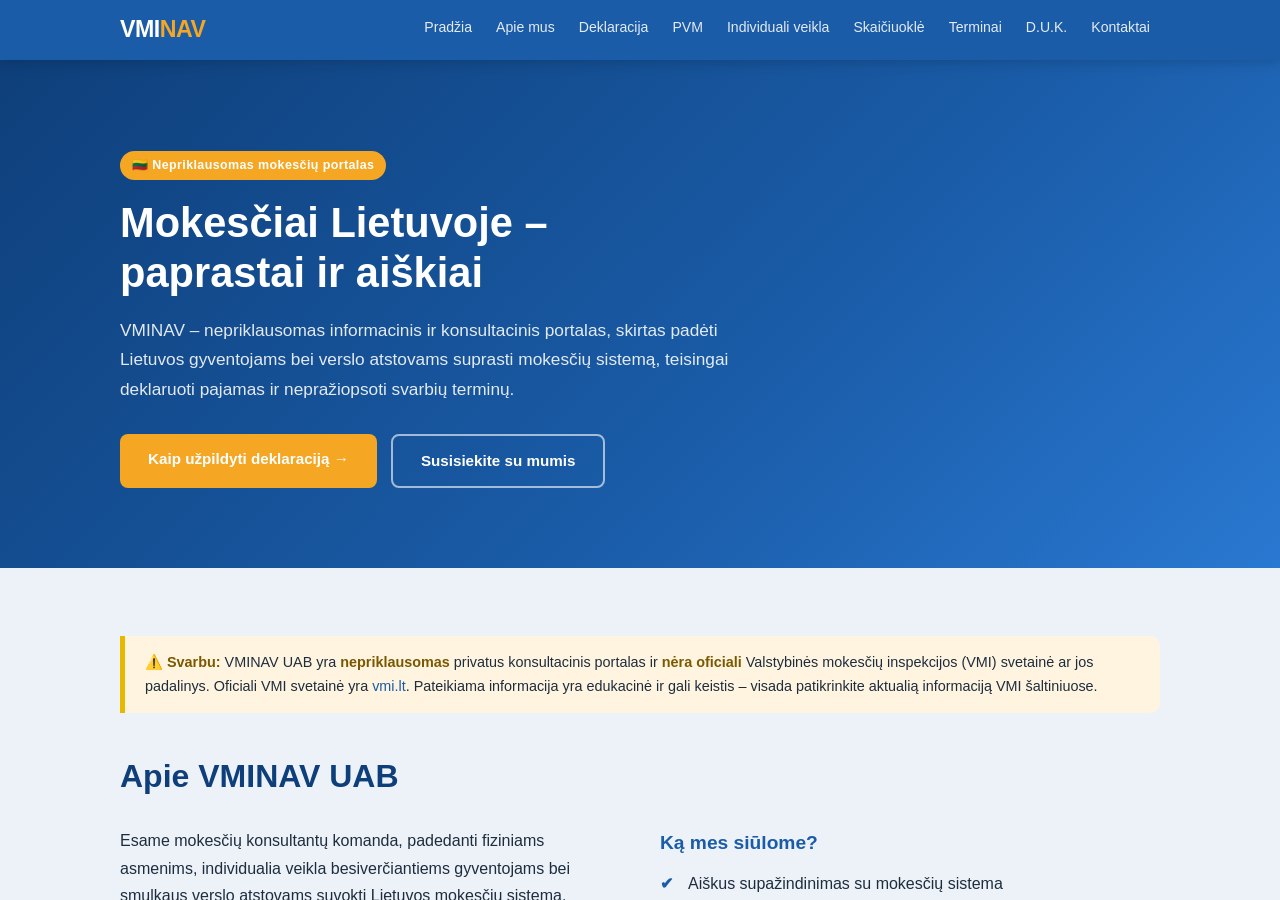
==== commit e2bd1187: "Add files via upload" ====
--- a/index.html
+++ b/index.html
@@ -34,6 +34,7 @@
           <li><span onclick="navTo('deklaracija')" role="button" tabindex="0">Deklaracija</span></li>
           <li><span onclick="navTo('pvm')" role="button" tabindex="0">PVM</span></li>
           <li><span onclick="navTo('iv')" role="button" tabindex="0">Individuali veikla</span></li>
+          <li><span onclick="navTo('skaiciuokle')" role="button" tabindex="0">Skaičiuoklė</span></li>
           <li><span onclick="navTo('terminai')" role="button" tabindex="0">Terminai</span></li>
           <li><span onclick="navTo('duk')" role="button" tabindex="0">D.U.K.</span></li>
           <li><span onclick="navTo('kontaktai')" role="button" tabindex="0">Kontaktai</span></li>
@@ -116,7 +117,17 @@
       <div class="container">
         <article class="article-block">
           <h2 id="deklaracija-heading">Kaip užpildyti mokesčių deklaraciją</h2>
-          <p>Metinė gyventojų pajamų mokesčio (GPM) deklaracija (forma <strong>GPM311</strong>) teikiama kiekvienais metais už praėjusius metus. Ji privalo būti pateikta iki <strong>gegužės 1 d.</strong> Šis procesas vykdomas per VMI elektroninę sistemą.</p>
+          <p class="update-date">Atnaujinta: 2025 m. | Šaltinis: VMI</p>
+          <div class="trumpai-box">
+            <strong>📌 Trumpai:</strong>
+            <ul>
+              <li>Forma <strong>GPM311</strong> – teikiama iki <strong>gegužės 1 d.</strong> už praėjusius metus</li>
+              <li>Teikiama per <strong>Mano VMI</strong> (deklaravimas.vmi.lt) – el. banku, Smart-ID ar el. parašu</li>
+              <li>Sistema automatiškai užpildo dalį duomenų – patikrinkite ir papildykite</li>
+              <li>Galima susigrąžinti GPM permoką (gyvybės draudimas, pensijų kaupimas, studijos)</li>
+            </ul>
+          </div>
+                    <p>Metinė gyventojų pajamų mokesčio (GPM) deklaracija (forma <strong>GPM311</strong>) teikiama kiekvienais metais už praėjusius metus. Ji privalo būti pateikta iki <strong>gegužės 1 d.</strong> Šis procesas vykdomas per VMI elektroninę sistemą.</p>
           <div class="info-box"><span class="icon">ℹ️</span> Deklaraciją galima pateikti internetu, prisijungus per Mano VMI portalą adresu <strong>deklaravimas.vmi.lt</strong>, naudojant el. bankininkystę, el. parašą arba „Smart-ID".</div>
           <h3>Žingsnis po žingsnio: kaip pateikti GPM deklaraciją</h3>
           <ol class="steps">
@@ -153,7 +164,17 @@
       <div class="container">
         <article class="article-block">
           <h2 id="pvm-heading">Kas yra PVM (Pridėtinės vertės mokestis)?</h2>
-          <p><strong>PVM</strong> – tai pridėtinės vertės mokestis (angl. <em>VAT – Value Added Tax</em>), taikomas prekių tiekimui, paslaugų teikimui ir importui Lietuvoje. Tai yra <em>netiesioginis</em> mokestis – jį faktiškai moka galutinis vartotojas, o verslo subjektai yra tarpininkai, renkantys PVM valstybei.</p>
+          <p class="update-date">Atnaujinta: 2025 m. | Šaltinis: VMI</p>
+          <div class="trumpai-box">
+            <strong>📌 Trumpai:</strong>
+            <ul>
+              <li>Standartinis PVM tarifas Lietuvoje – <strong>21 %</strong></li>
+              <li>Registruotis PVM mokėtoju privaloma, kai pajamos viršija <strong>45 000 EUR</strong> per 12 mėn.</li>
+              <li>Mėnesinė PVM deklaracija (FR0600) – iki kito mėn. <strong>25 d.</strong></li>
+              <li>Veikia principas: pardavimo PVM − pirkimo PVM = mokėtina suma VMI</li>
+            </ul>
+          </div>
+                    <p><strong>PVM</strong> – tai pridėtinės vertės mokestis (angl. <em>VAT – Value Added Tax</em>), taikomas prekių tiekimui, paslaugų teikimui ir importui Lietuvoje. Tai yra <em>netiesioginis</em> mokestis – jį faktiškai moka galutinis vartotojas, o verslo subjektai yra tarpininkai, renkantys PVM valstybei.</p>
           <h3>PVM tarifai Lietuvoje</h3>
           <div class="tbl-wrap">
             <table>
@@ -195,7 +216,17 @@
       <div class="container">
         <article class="article-block">
           <h2 id="iv-heading">Kaip registruotis individualiai veiklai (IV)?</h2>
-          <p><strong>Individuali veikla</strong> – tai vienas paprasčiausių būdų pradėti savarankišką darbą Lietuvoje. Ji tinkama laisvai samdomiems specialistams (freelanceriams), smulkaus verslo atstovams, turintiems papildomą pajamų šaltinį.</p>
+          <p class="update-date">Atnaujinta: 2025 m. | Šaltinis: VMI</p>
+          <div class="trumpai-box">
+            <strong>📌 Trumpai:</strong>
+            <ul>
+              <li>Registracija per <strong>Mano VMI</strong> – greita, elektroniniu būdu</li>
+              <li>GPM tarifas – <strong>15 %</strong> nuo apmokestinamųjų pajamų (galimas fiksuotas režimas)</li>
+              <li>VSD – <strong>12,52 %</strong>, PSD – <strong>9 %</strong> nuo veiklos pajamų</li>
+              <li>Galima dirbti pagal darbo sutartį ir tuo pačiu turėti IV</li>
+            </ul>
+          </div>
+                    <p><strong>Individuali veikla</strong> – tai vienas paprasčiausių būdų pradėti savarankišką darbą Lietuvoje. Ji tinkama laisvai samdomiems specialistams (freelanceriams), smulkaus verslo atstovams, turintiems papildomą pajamų šaltinį.</p>
           <h3>Individuali veikla – privalumai ir apribojimai</h3>
           <div class="cards" style="margin-top:16px;">
             <div class="card" style="border-top-color:#2ecc71;">
@@ -248,12 +279,67 @@
       </div>
     </section>
 
+
+    <!-- MOKESČIŲ SKAIČIUOKLĖ -->
+    <section id="skaiciuokle" aria-labelledby="skaiciuokle-heading">
+      <div class="container">
+        <article class="article-block">
+          <h2 id="skaiciuokle-heading">Mokesčių skaičiuoklė individualiai veiklai</h2>
+          <p class="update-date">Edukacinė priemonė | Tarifai: GPM 15%, VSD 12,52%, PSD 9%</p>
+          <div class="info-box"><span class="icon">ℹ️</span> Skaičiuoklė yra <strong>orientacinė</strong> ir skirta tik edukaciniais tikslais. Ji neatsižvelgia į visus individualius atvejus (NPD, fiksuotas GPM ir kt.). Tikslų mokesčių apskaičiavimą visada derinkite su mokesčių specialistu arba VMI.</div>
+
+          <div class="calc-wrap">
+            <div class="calc-inputs">
+              <div class="calc-field">
+                <label for="calc-income">Metinės veiklos pajamos (EUR)</label>
+                <input type="number" id="calc-income" placeholder="pvz. 20 000" min="0" max="9999999"/>
+              </div>
+              <div class="calc-field">
+                <label for="calc-expenses">Leidžiami atskaitymai / išlaidos (EUR)</label>
+                <input type="number" id="calc-expenses" placeholder="pvz. 2 000" min="0" max="9999999"/>
+              </div>
+              <button class="btn btn-primary calc-btn" id="calc-btn" type="button">Skaičiuoti →</button>
+            </div>
+
+            <div class="calc-result" id="calc-result">
+              <h3>Rezultatai</h3>
+              <div id="calc-rows"></div>
+              <p class="calc-disclaimer">⚠️ Rezultatai orientaciniai. Tikslų apskaičiavimą atlikite su mokesčių specialistu.</p>
+            </div>
+          </div>
+
+          <h3 style="margin-top:28px;">Kaip skaičiuojami mokesčiai?</h3>
+          <ol class="steps">
+            <li><strong>Apmokestinamoji bazė</strong> = Pajamos − Leidžiami atskaitymai</li>
+            <li><strong>GPM</strong> (15%) = Apmokestinamoji bazė × 0,15</li>
+            <li><strong>VSD</strong> (12,52%) = Apmokestinamoji bazė × 0,1252</li>
+            <li><strong>PSD</strong> (9%) = Apmokestinamoji bazė × 0,09</li>
+            <li><strong>Grynasis pelnas</strong> = Pajamos − Atskaitymai − GPM − VSD − PSD</li>
+          </ol>
+        </article>
+      </div>
+    </section>
+
     <!-- TERMINAI -->
     <section id="terminai" aria-labelledby="terminai-heading">
       <div class="container">
         <article class="article-block">
           <h2 id="terminai-heading">Mokesčių deklaravimo ir mokėjimo terminai</h2>
-          <p>Žemiau pateikiami dažniausiai aktualūs terminai. Atkreipkite dėmesį, kad terminai gali būti keičiami VMI ar Seimo sprendimais – visada papildomai tikrinkite aktualumą <a href="https://www.vmi.lt" target="_blank" rel="noopener noreferrer">vmi.lt</a>.</p>
+          <p class="update-date">Atnaujinta: 2025 m. | Šaltinis: VMI</p>
+          <div class="trumpai-box">
+            <strong>📌 Trumpai:</strong>
+            <ul>
+              <li><strong>Gegužės 1 d.</strong> – metinė GPM deklaracija (fiziniai asmenys, IV)</li>
+              <li><strong>Mėnesio 25 d.</strong> – PVM deklaracija (mėnesiniai mokėtojai)</li>
+              <li><strong>Birželio 15 d.</strong> – pelno mokesčio deklaracija (juridiniai asmenys)</li>
+              <li>Jei terminas patenka į šventinę dieną – teikiama kitą darbo dieną</li>
+            </ul>
+          </div>
+          <div class="deadline-widget" id="deadline-widget">
+            <div class="dw-title">⏰ Artimiausias terminas šiandien</div>
+            <div id="dw-content">Kraunama...</div>
+          </div>
+                    <p>Žemiau pateikiami dažniausiai aktualūs terminai. Atkreipkite dėmesį, kad terminai gali būti keičiami VMI ar Seimo sprendimais – visada papildomai tikrinkite aktualumą <a href="https://www.vmi.lt" target="_blank" rel="noopener noreferrer">vmi.lt</a>.</p>
           <div class="tbl-wrap">
             <table>
               <thead><tr><th>Terminas</th><th>Dokumentas / Mokestis</th><th>Kas teikia</th><th>Pastabos</th></tr></thead>
@@ -354,6 +440,41 @@
 
   </main>
 
+
+    <!-- NAUDINGOS NUORODOS -->
+    <section id="nuorodos" aria-labelledby="nuorodos-heading" style="padding:48px 0;">
+      <div class="container">
+        <h2 id="nuorodos-heading">Naudingos oficialios nuorodos</h2>
+        <p style="color:var(--clr-muted);margin-bottom:24px;">Žemiau pateiktos tik oficialios VMI ir valstybinių institucijų svetainės. VMINAV UAB nėra susijęs su šiomis institucijomis.</p>
+        <div class="links-grid">
+          <a href="https://www.vmi.lt" target="_blank" rel="noopener noreferrer" class="link-card">
+            <div class="lc-icon">🏛️</div>
+            <div><strong>vmi.lt</strong><p>Oficiali VMI svetainė – naujienos, teisės aktai, kontaktai</p></div>
+          </a>
+          <a href="https://deklaravimas.vmi.lt" target="_blank" rel="noopener noreferrer" class="link-card">
+            <div class="lc-icon">📋</div>
+            <div><strong>Mano VMI (EDS)</strong><p>Elektroninė deklaravimo sistema – GPM, PVM ir kitos deklaracijos</p></div>
+          </a>
+          <a href="https://www.sodra.lt" target="_blank" rel="noopener noreferrer" class="link-card">
+            <div class="lc-icon">🏥</div>
+            <div><strong>sodra.lt</strong><p>„Sodros" portalas – socialinis ir sveikatos draudimas</p></div>
+          </a>
+          <a href="https://www.e-tar.lt" target="_blank" rel="noopener noreferrer" class="link-card">
+            <div class="lc-icon">📜</div>
+            <div><strong>e-tar.lt</strong><p>Teisės aktų registras – mokesčių įstatymai ir jų pakeitimai</p></div>
+          </a>
+          <a href="https://www.registrucentras.lt" target="_blank" rel="noopener noreferrer" class="link-card">
+            <div class="lc-icon">🏢</div>
+            <div><strong>registrucentras.lt</strong><p>Juridinių asmenų registras – įmonių steigimas ir duomenys</p></div>
+          </a>
+          <a href="https://www.lb.lt" target="_blank" rel="noopener noreferrer" class="link-card">
+            <div class="lc-icon">💶</div>
+            <div><strong>lb.lt</strong><p>Lietuvos bankas – finansų reguliavimas ir statistika</p></div>
+          </a>
+        </div>
+      </div>
+    </section>
+
   <footer role="contentinfo">
     <div class="container">
       <p>
@@ -362,6 +483,7 @@
         <span onclick="navTo('deklaracija')" role="button" tabindex="0">Deklaracija</span> &nbsp;|&nbsp;
         <span onclick="navTo('pvm')" role="button" tabindex="0">PVM</span> &nbsp;|&nbsp;
         <span onclick="navTo('iv')" role="button" tabindex="0">Individuali veikla</span> &nbsp;|&nbsp;
+        <span onclick="navTo('skaiciuokle')" role="button" tabindex="0">Skaičiuoklė</span> &nbsp;|&nbsp;
         <span onclick="navTo('terminai')" role="button" tabindex="0">Terminai</span> &nbsp;|&nbsp;
         <span onclick="navTo('kontaktai')" role="button" tabindex="0">Kontaktai</span>
       </p>
--- a/style.css
+++ b/style.css
@@ -174,3 +174,56 @@
   table{min-width:420px}
   th,td{padding:7px 8px;font-size:.73rem}
 }
+
+/* ========== TRUMPAI BOX ========== */
+.trumpai-box{background:#eaf2ff;border-left:4px solid var(--clr-brand);border-radius:0 8px 8px 0;padding:14px 18px 14px 18px;margin:0 0 22px;font-size:.93rem}
+.trumpai-box strong{color:var(--clr-brand2);display:block;margin-bottom:8px}
+.trumpai-box ul{margin:0;padding-left:18px}
+.trumpai-box li{margin-bottom:5px;color:var(--clr-text)}
+
+/* ========== UPDATE DATE ========== */
+.update-date{font-size:.78rem;color:var(--clr-muted);margin:-18px 0 16px;font-style:italic}
+
+/* ========== DEADLINE WIDGET ========== */
+.deadline-widget{background:linear-gradient(135deg,#0e3f7a,#1a5ca8);border-radius:var(--radius);padding:20px 24px;margin:0 0 24px;color:#fff;display:flex;flex-direction:column;gap:6px}
+.dw-title{font-weight:700;font-size:.92rem;opacity:.85;letter-spacing:.3px}
+#dw-content{font-size:1.05rem;font-weight:600}
+#dw-content .dw-name{color:var(--clr-accent)}
+#dw-content .dw-days{font-size:.85rem;opacity:.8;margin-top:2px}
+
+/* ========== CALCULATOR ========== */
+.calc-wrap{display:grid;grid-template-columns:1fr 1fr;gap:28px;margin-top:24px;align-items:start}
+.calc-inputs{display:flex;flex-direction:column;gap:4px}
+.calc-field{display:flex;flex-direction:column;gap:6px;margin-bottom:14px}
+.calc-field label{font-size:.9rem;font-weight:600;color:var(--clr-brand2)}
+.calc-field input{padding:10px 14px;border:2px solid var(--clr-border);border-radius:8px;font-size:1rem;font-family:var(--font);transition:border-color .2s;background:#fff}
+.calc-field input:focus{outline:none;border-color:var(--clr-brand)}
+.calc-btn{border:none;width:100%;margin-top:6px;font-size:1rem}
+.calc-result{background:var(--clr-bg);border-radius:var(--radius);padding:24px;border:2px solid var(--clr-border);display:none}
+.calc-result.visible{display:block}
+.calc-result h3{margin-bottom:16px;color:var(--clr-brand2)}
+.calc-row{display:flex;justify-content:space-between;align-items:center;padding:10px 0;border-bottom:1px solid var(--clr-border);font-size:.94rem}
+.calc-row:last-child{border-bottom:none}
+.calc-row .cr-label{color:var(--clr-muted)}
+.calc-row .cr-val{font-weight:700;color:var(--clr-brand2)}
+.calc-row.cr-total .cr-label{font-weight:700;color:var(--clr-text)}
+.calc-row.cr-total .cr-val{color:#27ae60;font-size:1.08rem}
+.calc-disclaimer{font-size:.78rem;color:var(--clr-muted);margin-top:14px;margin-bottom:0}
+
+/* ========== NAUDINGOS NUORODOS ========== */
+.links-grid{display:grid;grid-template-columns:repeat(auto-fit,minmax(280px,1fr));gap:16px}
+.link-card{display:flex;align-items:flex-start;gap:14px;background:var(--clr-surface);border-radius:var(--radius);padding:18px 20px;box-shadow:var(--shadow);border:1px solid var(--clr-border);transition:transform .2s,box-shadow .2s;text-decoration:none;color:var(--clr-text)}
+.link-card:hover{transform:translateY(-3px);box-shadow:0 8px 24px rgba(26,92,168,.13);text-decoration:none;color:var(--clr-text)}
+.link-card .lc-icon{font-size:1.6rem;flex-shrink:0;margin-top:2px}
+.link-card strong{display:block;color:var(--clr-brand);font-size:.97rem;margin-bottom:4px}
+.link-card p{font-size:.84rem;color:var(--clr-muted);margin:0}
+
+/* RESPONSIVE: calculator + links */
+@media(max-width:768px){
+  .calc-wrap{grid-template-columns:1fr}
+  .links-grid{grid-template-columns:1fr}
+}
+@media(max-width:480px){
+  .calc-wrap{gap:18px}
+  .link-card{padding:14px 16px}
+}
